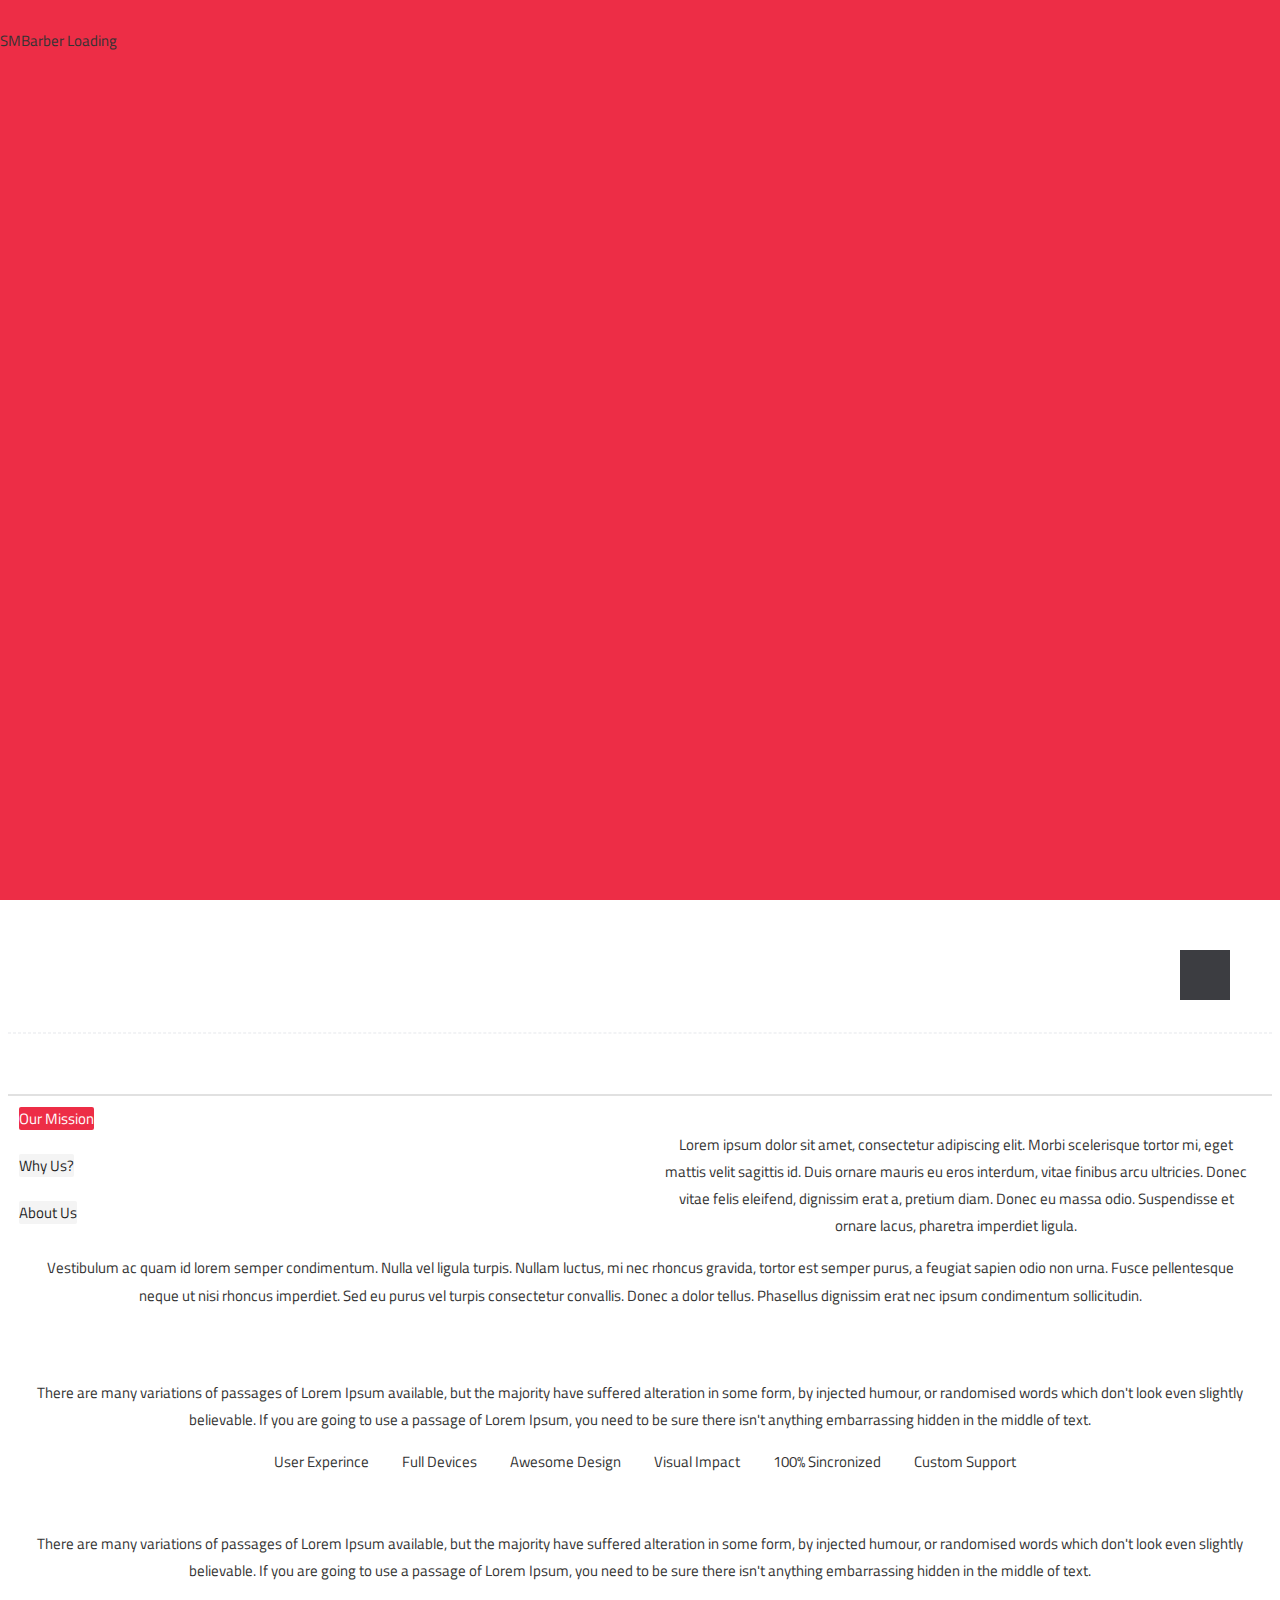
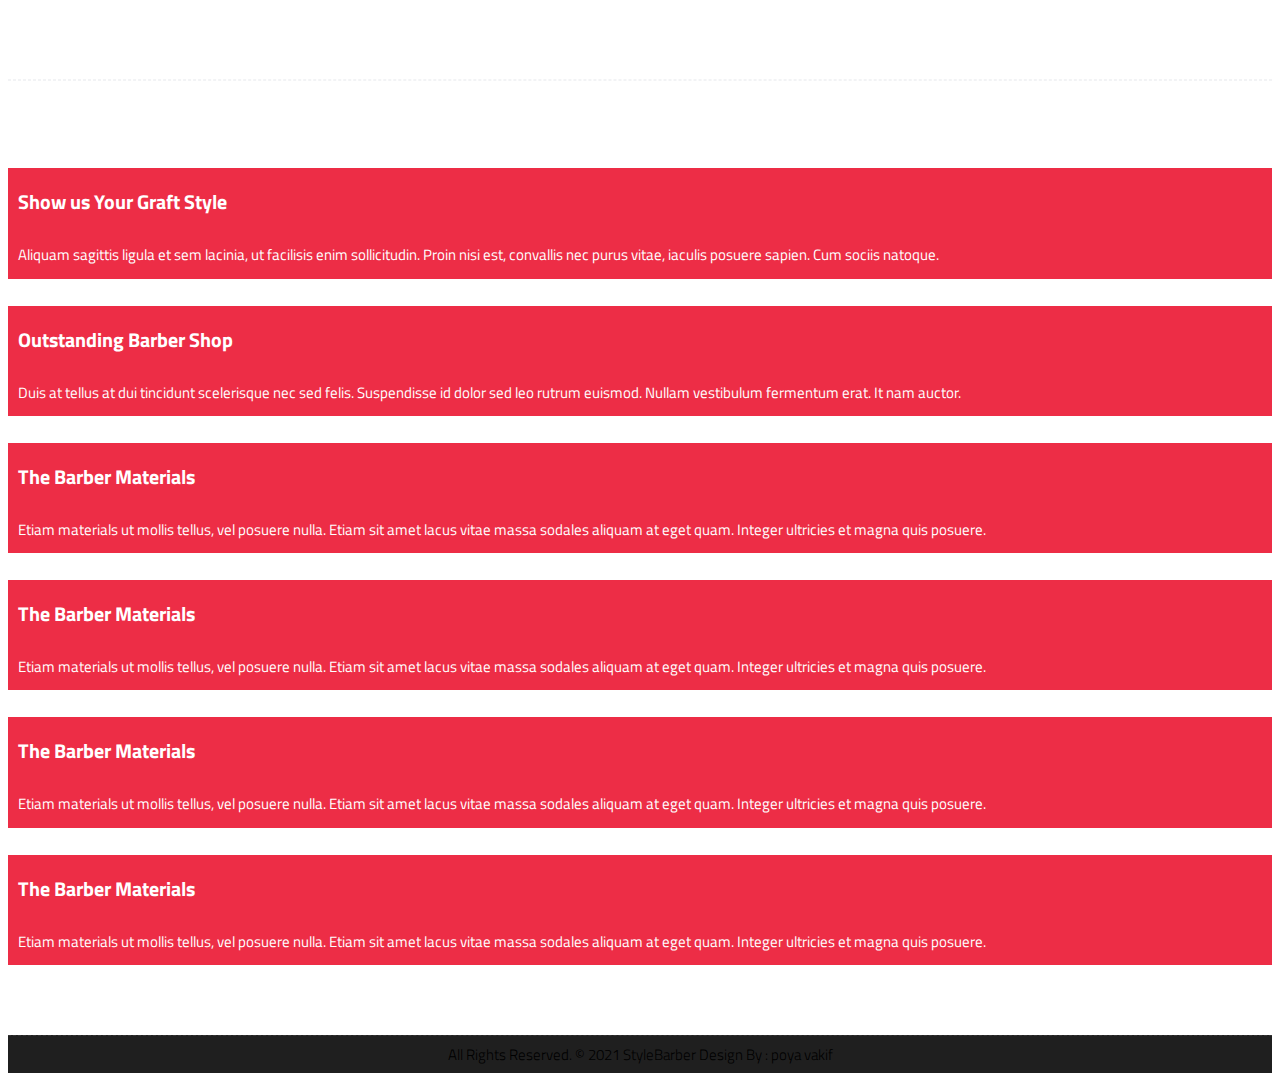
==== about.html @ f842e126 "Add files via upload" ====
<!DOCTYPE html>
<html lang="en">

    <!-- Basic -->
    <meta charset="utf-8">
    <meta http-equiv="X-UA-Compatible" content="IE=edge">   
   
    <!-- Mobile Metas -->
    <meta name="viewport" content="width=device-width, minimum-scale=1.0, maximum-scale=1.0, user-scalable=no">
 
     <!-- Site Metas -->
    <title>StyleBarber - Bootstrap 4 Responsive HTML5 Template</title>  
    <meta name="keywords" content="">
    <meta name="description" content="">
    <meta name="author" content="">

    <!-- Site Icons -->
    <link rel="shortcut icon" href="images/favicon.ico" type="image/x-icon" />
    <link rel="apple-touch-icon" href="images/apple-touch-icon.png">

    <!-- Bootstrap CSS -->
    <link rel="stylesheet" href="css/bootstrap.min.css">
    <!-- Site CSS -->
    <link rel="stylesheet" href="style.css">
    <!-- ALL VERSION CSS -->
    <link rel="stylesheet" href="css/versions.css">
    <!-- Responsive CSS -->
    <link rel="stylesheet" href="css/responsive.css">
    <!-- Custom CSS -->
    <link rel="stylesheet" href="css/custom.css">

    <!--[if lt IE 9]>
      <script src="https://oss.maxcdn.com/libs/html5shiv/3.7.0/html5shiv.js"></script>
      <script src="https://oss.maxcdn.com/libs/respond.js/1.4.2/respond.min.js"></script>
    <![endif]-->

</head>
<body class="barber_version">

    <!-- LOADER -->
    <div id="preloader">
        <div class="cube-wrapper">
		  <div class="cube-folding">
			<span class="leaf1"></span>
			<span class="leaf2"></span>
			<span class="leaf3"></span>
			<span class="leaf4"></span>
		  </div>
		  <div class="mus">
			<img src="images/lode-img.png" alt="" />
		  </div>
		  <span class="loading" data-name="Loading">SMBarber Loading</span>
		</div>
    </div><!-- end loader -->
    <!-- END LOADER -->

	<!-- <div class="top-add alert alert-light alert-dismissible">
		<button type="button" class="close" data-dismiss="alert">&times;</button>
		<strong>Success!</strong> This alert box could indicate a successful or positive action.
	</div> -->
    <!-- Start header -->
	<header class="top-navbar">
		<nav class="navbar navbar-expand-lg navbar-light bg-light">
			<div class="container">
				<a class="navbar-brand" href="index.html">
					<img src="images/logo.png" alt="" />
				</a>
				<button class="navbar-toggler collapsed" type="button" data-toggle="collapse" data-target="#navbars-rs-food" aria-controls="navbars-rs-food" aria-expanded="false" aria-label="Toggle navigation">
					<span class="icon-bar top-bar"></span>
					<span class="icon-bar middle-bar"></span>
					<span class="icon-bar bottom-bar"></span>
				</button>
				<div class="collapse navbar-collapse" id="navbars-rs-food">
					<ul class="navbar-nav ml-auto">
						<li class="nav-item"><a class="nav-link" href="index.html">Home</a></li>
						<li class="nav-item"><a class="nav-link" href="services.html">Our Services</a></li>
						<li class="nav-item active"><a class="nav-link" href="about.html">About Me</a></li>
						<!-- <li class="nav-item"><a class="nav-link" href="barbers.html">Our Barbers</a></li>
						<li class="nav-item"><a class="nav-link" href="appointment.html">Appointment</a></li> -->
						<li class="nav-item"><a class="nav-link" href="contact.html">Contact</a></li>
					</ul>
				</div>
			</div>
		</nav>
	</header>
	<!-- End header -->

	<!-- Page Content -->
	<div id="page-content-wrapper">		
		<div class="all-page-bar">
			<div class="container">
				<div class="row">
					<div class="col-xs-12 col-sm-12 col-md-12">
						<div class="title title-1 text-center">
							<div class="much">
								<img src="uploads/mustache.png" alt=""/>
							</div>
							
							<div class="title--heading">
								<h1>About</h1>
							</div>
							<div class="clearfix"></div>
							
							<ol class="breadcrumb">
								<li><a href="index-3.html">Home</a></li>
								<li class="active">About</li>
							</ol>
						</div>
						<!-- .title end -->
					</div>
				</div>
			</div>
		</div><!-- end all-page-bar -->

		<div class="section wb">
			<div class="container">
				<div class="row align-items-center">
					<div class="col-md-6 text-left">
						<div class="message-box">
							<h4>About</h4>
							<h2>Welcome to SMBarber</h2>
							<p class="lead">Quisque eget nisl id nulla sagittis auctor quis id. Aliquam quis vehicula enim, non aliquam risus. Sed a tellus quis mi rhoncus dignissim.</p>

							<p> Integer rutrum ligula eu dignissim laoreet. Pellentesque venenatis nibh sed tellus faucibus bibendum. Sed fermentum est vitae rhoncus molestie. Cum sociis natoque penatibus et magnis dis parturient montes, nascetur ridiculus mus. Sed vitae rutrum neque. Ut id erat sit amet libero bibendum aliquam. Donec ac egestas libero, eu bibendum risus. Phasellus et congue justo. </p>

							<a href="#services" data-scroll class="btn btn-light btn-radius btn-brd grd1 effect-1">Learn More</a>
						</div><!-- end messagebox -->
					</div><!-- end col -->
					<div class="col-md-6 text-center">
						<div class="right-box">
							<img class="img-fluid" src="uploads/about-img.jpg" alt="" />
						</div>
					</div><!-- end col -->
				</div><!-- end row -->
				
				<hr class="hr1"> 
				
				<div class="row">
					<div class="col-md-12">
						<div class="about-tab">
							<ul class="nav nav-pills nav-justified" id="myTab" role="tablist">
								<li class="nav-item"><a class="nav-link active" href="#tab_a" data-toggle="tab">Our Mission</a></li>
								<li class="nav-item"><a class="nav-link" href="#tab_b" data-toggle="tab">Why Us?</a></li>
								<li class="nav-item"><a class="nav-link" href="#tab_c" data-toggle="tab">About Us</a></li>								
							</ul>
							<div class="tab-content">
								<div class="tab-pane fade show active" id="tab_a">
									<p>Lorem ipsum dolor sit amet, consectetur adipiscing elit. Morbi scelerisque tortor mi, eget mattis velit sagittis id. Duis ornare mauris eu eros interdum, vitae finibus arcu ultricies. Donec vitae felis eleifend, dignissim erat a, pretium diam. Donec eu massa odio. Suspendisse et ornare lacus, pharetra imperdiet ligula.</p>
									<p>Vestibulum ac quam id lorem semper condimentum. Nulla vel ligula turpis. Nullam luctus, mi nec rhoncus gravida, tortor est semper purus, a feugiat sapien odio non urna. Fusce pellentesque neque ut nisi rhoncus imperdiet. Sed eu purus vel turpis consectetur convallis. Donec a dolor tellus. Phasellus dignissim erat nec ipsum condimentum sollicitudin. </p>
								</div>
								<div class="tab-pane fade" id="tab_b">
									<p>There are many variations of passages of Lorem Ipsum available, but the majority have suffered alteration in some form, by injected humour, or randomised words which don't look even slightly believable. If you are going to use a passage of Lorem Ipsum, you need to be sure there isn't anything embarrassing hidden in the middle of text.</p>
									<ul>
										<li><i class="fa fa-circle-o" aria-hidden="true"></i>User Experince</li>
										<li><i class="fa fa-circle-o" aria-hidden="true"></i>Full Devices</li>
										<li><i class="fa fa-circle-o" aria-hidden="true"></i>Awesome Design</li>
										<li><i class="fa fa-circle-o" aria-hidden="true"></i>Visual Impact</li>
										<li><i class="fa fa-circle-o" aria-hidden="true"></i>100% Sincronized</li>
										<li><i class="fa fa-circle-o" aria-hidden="true"></i>Custom Support</li>
									</ul>
								</div>
								<div class="tab-pane fade" id="tab_c">
									<p>There are many variations of passages of Lorem Ipsum available, but the majority have suffered alteration in some form, by injected humour, or randomised words which don't look even slightly believable. If you are going to use a passage of Lorem Ipsum, you need to be sure there isn't anything embarrassing hidden in the middle of text.</p>
								</div>
							</div><!-- tab content -->
						</div>
					</div><!-- end col -->
				</div><!-- end row -->
				
				<hr class="hr1"> 

				<div class="row text-center">
					<div class="col-lg-12">
						<div class="owl-services owl-carousel owl-theme">
							
						   <div class="service-widget">
								<div class="post-media wow fadeIn">
									<a href="uploads/barber_01.jpg" data-rel="prettyPhoto[gal]" class="hoverbutton global-radius"><i class="flaticon-unlink"></i></a>
									<img src="uploads/barber_01.jpg" alt="" class="img-responsive img-rounded">
								</div>
								<div class="dit-box">
									<h3>Show us Your Graft Style</h3>
									<p>Aliquam sagittis ligula et sem lacinia, ut facilisis enim sollicitudin. Proin nisi est, convallis nec purus vitae, iaculis posuere sapien. Cum sociis natoque.</p>
								</div>
							</div><!-- end service -->
							
							<div class="service-widget">
								<div class="post-media wow fadeIn">
									<a href="uploads/barber_02.jpg" data-rel="prettyPhoto[gal]" class="hoverbutton global-radius"><i class="flaticon-unlink"></i></a>
									<img src="uploads/barber_02.jpg" alt="" class="img-responsive img-rounded">
								</div>
								<div class="dit-box">
									<h3>Outstanding Barber Shop</h3>
									<p>Duis at tellus at dui tincidunt scelerisque nec sed felis. Suspendisse id dolor sed leo rutrum euismod. Nullam vestibulum fermentum erat. It nam auctor. </p>
								</div>
							</div><!-- end service -->
							
							<div class="service-widget">
								<div class="post-media wow fadeIn">
									<a href="uploads/barber_03.jpg" data-rel="prettyPhoto[gal]" class="hoverbutton global-radius"><i class="flaticon-unlink"></i></a>
									<img src="uploads/barber_03.jpg" alt="" class="img-responsive img-rounded">
								</div>
								<div class="dit-box">
									<h3>The Barber Materials</h3>
									<p>Etiam materials ut mollis tellus, vel posuere nulla. Etiam sit amet lacus vitae massa sodales aliquam at eget quam. Integer ultricies et magna quis posuere.</p>
								</div>
							</div><!-- end service -->
							
							<div class="service-widget">
								<div class="post-media wow fadeIn">
									<a href="uploads/barber_04.jpg" data-rel="prettyPhoto[gal]" class="hoverbutton global-radius"><i class="flaticon-unlink"></i></a>
									<img src="uploads/barber_04.jpg" alt="" class="img-responsive img-rounded">
								</div>
								<div class="dit-box">
									<h3>The Barber Materials</h3>
									<p>Etiam materials ut mollis tellus, vel posuere nulla. Etiam sit amet lacus vitae massa sodales aliquam at eget quam. Integer ultricies et magna quis posuere.</p>
								</div>
							</div><!-- end service -->
							
							<div class="service-widget">
								<div class="post-media wow fadeIn">
									<a href="uploads/barber_05.jpg" data-rel="prettyPhoto[gal]" class="hoverbutton global-radius"><i class="flaticon-unlink"></i></a>
									<img src="uploads/barber_05.jpg" alt="" class="img-responsive img-rounded">
								</div>
								<div class="dit-box">
									<h3>The Barber Materials</h3>
									<p>Etiam materials ut mollis tellus, vel posuere nulla. Etiam sit amet lacus vitae massa sodales aliquam at eget quam. Integer ultricies et magna quis posuere.</p>
								</div>
							</div><!-- end service -->
							
							<div class="service-widget">
								<div class="post-media wow fadeIn">
									<a href="uploads/barber_06.jpg" data-rel="prettyPhoto[gal]" class="hoverbutton global-radius"><i class="flaticon-unlink"></i></a>
									<img src="uploads/barber_06.jpg" alt="" class="img-responsive img-rounded">
								</div>
								<div class="dit-box">
									<h3>The Barber Materials</h3>
									<p>Etiam materials ut mollis tellus, vel posuere nulla. Etiam sit amet lacus vitae massa sodales aliquam at eget quam. Integer ultricies et magna quis posuere.</p>
								</div>
							</div><!-- end service -->
							
						</div>
					</div>
				</div><!-- end row -->
			</div><!-- end container -->
		</div><!-- end section -->

		

		<div class="copyrights">
			<div class="container">
				<div class="footer-distributed">
					<div class="footer-left">
						<!-- <p class="footer-links">
							<a href="#">Home</a>
							<a href="#">Blog</a>
							<a href="#">Pricing</a>
							<a href="#">About</a>
							<a href="#">Faq</a>
							<a href="#">Contact</a>
						</p> -->
						<p class="footer-company-name">All Rights Reserved. &copy; 2021 <a href="#">StyleBarber</a> Design By : poya vakif</p>
					</div>
				</div>
			</div><!-- end container -->
		</div><!-- end copyrights -->
	</div>
    

    <a href="#" id="scroll-to-top" class="dmtop global-radius"><i class="fa fa-angle-up"></i></a>

    <!-- ALL JS FILES -->
    <script src="js/all.js"></script>
	<script src="js/responsive-tabs.js"></script>
    <!-- ALL PLUGINS -->
    <script src="js/custom.js"></script>

    <!-- Menu Toggle Script -->
    <script>
    (function($) {
        "use strict";
        $("#menu-toggle").click(function(e) {
            e.preventDefault();
            $("#wrapper").toggleClass("toggled");
        });
        smoothScroll.init({
            selector: '[data-scroll]', // Selector for links (must be a class, ID, data attribute, or element tag)
            selectorHeader: null, // Selector for fixed headers (must be a valid CSS selector) [optional]
            speed: 500, // Integer. How fast to complete the scroll in milliseconds
            easing: 'easeInOutCubic', // Easing pattern to use
            offset: 0, // Integer. How far to offset the scrolling anchor location in pixels
            callback: function ( anchor, toggle ) {} // Function to run after scrolling
        });
    })(jQuery);
    </script>

</body>
</html>
---- style.css ----
/*------------------------------------------------------------------
    Version: 1.0
-------------------------------------------------------------------*/

/*------------------------------------------------------------------
    IMPORT FONTS
-------------------------------------------------------------------*/

@import url('https://fonts.googleapis.com/css?family=Titillium+Web:200,300,400,600,700,900');

/*------------------------------------------------------------------
    IMPORT FILES
-------------------------------------------------------------------*/

@import url(css/animate.css);
@import url(css/animate.min.css);
@import url(css/loading.css);
@import url(css/bootstrap-select.css);
@import url(css/flaticon.css);
@import url(css/prettyPhoto.css);
@import url(css/owl.carousel.css);
@import url(css/font-awesome.min.css);

/*------------------------------------------------------------------
    SKELETON
-------------------------------------------------------------------*/

body {
    color: #333;
    font-size: 15px;
    font-family: 'Titillium Web', sans-serif;
    line-height: 1.80857;
}

html, body{
	height: 100%;
}

body.demos .section {
    background: url(images/bg.png) repeat top center #f2f3f5;
}

body.demos .section-title img {
    max-width: 280px;
    display: block;
    margin: 10px auto;
}

body.demos .service-widget h3 {
    border-bottom: 1px solid #ededed;
    font-size: 18px;
    padding: 20px 0;
    background-color: #ffffff;
}

body.demos .service-widget {
    margin: 0 0 30px;
    padding: 30px;
    background-color: #fff
}

body.demos .container-fluid {
    max-width: 1080px
}

a {
    color: #1f1f1f;
    text-decoration: none !important;
    outline: none !important;
    -webkit-transition: all .3s ease-in-out;
    -moz-transition: all .3s ease-in-out;
    -ms-transition: all .3s ease-in-out;
    -o-transition: all .3s ease-in-out;
    transition: all .3s ease-in-out;
}

h1,
h2,
h3,
h4,
h5,
h6 {
    letter-spacing: 0;
    font-weight: normal;
    position: relative;
    padding: 0 0 10px 0;
    font-weight: normal;
    line-height: 120% !important;
    color: #1f1f1f;
    margin: 0
}

h1 {
    font-size: 24px
}

h2 {
    font-size: 22px
}

h3 {
    font-size: 18px
}

h4 {
    font-size: 16px
}

h5 {
    font-size: 14px
}

h6 {
    font-size: 13px
}

h1 a,
h2 a,
h3 a,
h4 a,
h5 a,
h6 a {
    color: #212121;
    text-decoration: none!important;
    opacity: 1
}

h1 a:hover,
h2 a:hover,
h3 a:hover,
h4 a:hover,
h5 a:hover,
h6 a:hover {
    opacity: .8
}

a {
    color: #1f1f1f;
    text-decoration: none;
    outline: none;
}

a,
.btn {
    text-decoration: none !important;
    outline: none !important;
    -webkit-transition: all .3s ease-in-out;
    -moz-transition: all .3s ease-in-out;
    -ms-transition: all .3s ease-in-out;
    -o-transition: all .3s ease-in-out;
    transition: all .3s ease-in-out;
}

.btn-custom {
    margin-top: 20px;
    background-color: transparent !important;
    border: 2px solid #ddd;
    padding: 12px 40px;
    font-size: 16px;
}

.lead {
    font-size: 18px;
    line-height: 30px;
    color: #767676;
    margin: 0;
    padding: 0;
}

blockquote {
    margin: 20px 0 20px;
    padding: 30px;
}
ul, li, ol{
	list-style: none;
	margin: 0px;
	padding: 0px;
}


/*------------------------------------------------------------------
    WP CORE
-------------------------------------------------------------------*/

.first {
    clear: both
}

.last {
    margin-right: 0
}

.alignnone {
    margin: 5px 20px 20px 0;
}

.aligncenter,
div.aligncenter {
    display: block;
    margin: 5px auto 5px auto;
}

.alignright {
    float: right;
    margin: 10px 0 20px 20px;
}

.alignleft {
    float: left;
    margin: 10px 20px 20px 0;
}

a img.alignright {
    float: right;
    margin: 10px 0 20px 20px;
}

a img.alignnone {
    margin: 10px 20px 20px 0;
}

a img.alignleft {
    float: left;
    margin: 10px 20px 20px 0;
}

a img.aligncenter {
    display: block;
    margin-left: auto;
    margin-right: auto
}

.wp-caption {
    background: #fff;
    border: 1px solid #f0f0f0;
    max-width: 96%;
    /* Image does not overflow the content area */
    padding: 5px 3px 10px;
    text-align: center;
}

.wp-caption.alignnone {
    margin: 5px 20px 20px 0;
}

.wp-caption.alignleft {
    margin: 5px 20px 20px 0;
}

.wp-caption.alignright {
    margin: 5px 0 20px 20px;
}

.wp-caption img {
    border: 0 none;
    height: auto;
    margin: 0;
    max-width: 98.5%;
    padding: 0;
    width: auto;
}

.wp-caption p.wp-caption-text {
    font-size: 11px;
    line-height: 17px;
    margin: 0;
    padding: 0 4px 5px;
}


/* Text meant only for screen readers. */

.screen-reader-text {
    clip: rect(1px, 1px, 1px, 1px);
    position: absolute !important;
    height: 1px;
    width: 1px;
    overflow: hidden;
}

.screen-reader-text:focus {
    background-color: #f1f1f1;
    border-radius: 3px;
    box-shadow: 0 0 2px 2px rgba(0, 0, 0, 0.6);
    clip: auto !important;
    color: #21759b;
    display: block;
    font-size: 14px;
    font-size: 0.875rem;
    font-weight: bold;
    height: auto;
    left: 5px;
    line-height: normal;
    padding: 15px 23px 14px;
    text-decoration: none;
    top: 5px;
    width: auto;
    z-index: 100000;
    /* Above WP toolbar. */
}

.mus{
	
}

/*------------------------------------------------------------------
    HEADER
-------------------------------------------------------------------*/

.top-add{
	background: #ed2d46;
	border: none;
	border-radius: 0px;
	color: #ffffff;
	margin: 0px;
}

.top-navbar {
    position: relative;
    z-index: 10;
}

.top-navbar .navbar {
    padding: 15px 0px;
    width: 100%;
	-webkit-box-shadow: 0px 0px 18px 1px rgba(0, 0, 0, 0.1);
	box-shadow: 0px 0px 18px 1px rgba(0, 0, 0, 0.1);
    transition: height .3s ease-out, background .3s ease-out, box-shadow .3s ease-out;
    -webkit-transform: translate3d(0, 0, 0);
    transform: translate3d(0, 0, 0);
    z-index: 100;
}

.top-navbar.fixed-menu{
	position: fixed;
	width: 100%;
	top: 0;
	-webkit-box-shadow: 0px 0px 18px 1px rgba(0, 0, 0, 0.1);
	box-shadow: 0px 0px 18px 1px rgba(0, 0, 0, 0.1);
    transition: height .3s ease-out, background .3s ease-out, box-shadow .3s ease-out;
    -webkit-transform: translate3d(0, 0, 0);
    transform: translate3d(0, 0, 0);
}

.top-navbar .navbar-light .navbar-nav .nav-link{
	position: relative;
	padding: 10px 20px;
    font-size: 1rem;
    font-weight: bolder;
    color: #000;
	/* color: #ffffff; */
}
.top-navbar .navbar-light .navbar-nav .nav-link::after {
	content: "";
    background: #ed2d46;
    z-index: -1;
    width: 10px;
    height: 10px;
    position: absolute;
    bottom: 0;
    left: 0;
	border-radius: 0px 50px 0px 0px; 
    transition: .3s linear;
}
.top-navbar .navbar-light .navbar-nav .nav-item.active .nav-link{
	font-weight: 700;
}
.nav-item.active {
    text-decoration: underline;
    text-underline-position: from-font;
}

.top-navbar .navbar-light .navbar-nav .nav-item{	
	/* background: #010101; */
	position: relative;
	z-index: 0;
}
.top-navbar .navbar-light .navbar-nav .nav-link:hover::after {
    width: 100%;
    height: 100%;
    border-radius: 0px 15px 0px 0px;
}
.top-navbar .navbar-nav{	
	position: relative;
	z-index: 0;
}


.navbar-light .navbar-toggler{
	padding: 5px 10px 10px;
	margin: 0 0 0 10px;
	position: relative;
	border-radius: 2px;
	border-color: rgba(0,0,0,.5);
	z-index: 9999;
}
.navbar-toggler .icon-bar {
    display: block;
    width: 22px;
    height: 2px;
    border-radius: 1px;
}

.navbar-toggler .icon-bar {
	background: #010101;
	transition: all 0.2s;
	width: 0 auto;
	width: 25px;
	margin-top: 5px;
}

.navbar-toggler .icon-bar:hover {
	background: #ed2d44;
}



/*------------------------------------------------------------------
    Banner
-------------------------------------------------------------------*/

#full-width{
	width: 100%;
	height: 100%;
}

.display-table {
    display: table;
    width: 100%;
    height: 100%;
}

.display-table-cell {
    display: table-cell;
    vertical-align: middle;
}

.slider-01{
	background: url(uploads/slider-img-01.jpg) no-repeat center;
	background-size: cover;
	height: 100vh;
}
.slider-02{
	background: url(uploads/slider-img-02.jpg) no-repeat center;
	background-size: cover;
	height: 100vh;
}
.slider-03{
	background: url(uploads/slider-img-03.jpg) no-repeat center;
	background-size: cover;
	height: 100vh;
}

.item.slider-01{
	
}
.home-hero .big-tagline h2{
	font-size: 48px;
	color: #ffffff;
	padding: 20px 0px;
}

.home-hero .big-tagline p{
	color: #ffffff;
	padding: 0px 0px 30px 0px;
}


.overlay{
	position: relative;
}
.overlay::before{
	content: "";
	background: rgba(0,0,0,0.8);
	width: 100%;
	height: 100%;
	left: 0;
	top: 0;
	position: absolute;
	z-index: 0;
}

.home-hero .owl-nav .owl-prev{
    color: #ffffff;
	position: absolute;
	left: 0px;
}
.home-hero .owl-nav .owl-prev:hover i{
	background: #ed2d46;
	color: #ffffff;
}
.home-hero .owl-nav .owl-next{
    color: #ffffff;
	position: absolute;
	right: 0px;
}
.home-hero .owl-nav .owl-next:hover i{
	background: #ed2d46;
	color: #ffffff;
}

/*------------------------------------------------------------------
    SECTIONS
-------------------------------------------------------------------*/

.parallax {
    background-attachment: fixed;
    background-size: cover;
    height: 100%;
    padding: 0px;
    position: relative;
    width: 100%;
}

.parallax.parallax-off {
    background-attachment: scroll !important;
    display: block;
    height: 100%;
    min-height: 100%;
    overflow: hidden;
    position: relative;
    background-position: center center;
    vertical-align: sub;
    width: 100%;
    z-index: 2;
}

.parallax-off::before{
	content: "";
	position: absolute; 
	width: 100%;
	height: 100%;
	background: rgba(0,0,0,.6);
	left: 0px;
	top: 0px;
}


.no-scroll-xy {
    overflow: hidden !important;
    -webkit-transition: all .4s ease-in-out;
    -moz-transition: all .4s ease-in-out;
    -ms-transition: all .4s ease-in-out;
    -o-transition: all .4s ease-in-out;
    transition: all .4s ease-in-out;
}

.section {
    display: block;
    position: relative;
    overflow: hidden;
    padding: 70px 0;
}

.noover {
    overflow: visible;
}

.noover .btn-dark {
    border: 0 !important;
}

.nopad {
    padding: 0;
}

.nopadtop {
    padding-top: 0;
}

.section.wb {
    background-color: #ffffff;
}

.section.lb {
    background-color: #f2f3f5;
}

.section.db {
    background-color: #1f1f1f;
}

.section.color1 {
    background-color: #448AFF;
}

.first-section {
    display: block;
    position: relative;
    overflow: hidden;
    padding: 16em 0 13em;
}

.first-section::before{
	content: "";
	position: absolute;
	top: 0px;
	left: 0px;
	width: 100%;
	height: 100%;
	background: #000000;
}
.first-section::before{
	opacity: 0.5;
}

.first-section h2 {
    color: #ffffff;
    font-size: 68px;
    font-weight: 300;
    text-transform: capitalize;
    display: block;
    margin: 0;
    padding: 0 0 30px;
    position: relative;
}

.big-tagline{
	padding: 10px 0px;
	position: relative;
	z-index: 2;
}

.first-section .lead {
    font-size: 21px;
    font-weight: 300;
    padding: 0 0 40px;
    margin: 0;
    line-height: inherit;
    color: #ffffff;
}

.macbookright {
    width: 980px;
    position: absolute;
    right: -15%;
    bottom: -6%;
}

.section-title {
    display: block;
    position: relative;
    margin-bottom: 60px;
}

.section-title p {
    color: #999;
    font-weight: 400;
    font-size: 18px;
    line-height: 33px;
    margin: 0;
}

.section-title h3 {
    font-size: 42px;
    font-weight: 300;
    line-height: 62px;
    margin: 0 0 25px;
    padding: 0;
    text-transform: none;
}

.section.colorsection p,
.section.colorsection h3,
.section.db h3 {
    color: #ffffff;
}

.our-inner-taem{
	position: relative;
}

.our-inner-taem .t-top::before{
	position: absolute;
	content: "";
	width: 0px;
	right:0px;
	top: 0px;
	height: 2px;
	background-color: #000;
	-webkit-transition: all .5s ease;
	-moz-transition: all .5s ease;
	-ms-transition: all .5s ease;
	-o-transition: all .5s ease;
	transition: all .5s ease;
}
.our-inner-taem .t-top::after{
	position: absolute;
	content: "";
	right:0px;
	top: 0px;
	width: 2px;
	height: 0px;
	background-color: #000;
	-webkit-transition: all .5s ease;
	-moz-transition: all .5s ease;
	-ms-transition: all .5s ease;
	-o-transition: all .5s ease;
	transition: all .5s ease;
}


.parallax-inner-bg .section-title small{
	color: #ffffff;
}

.our-inner-taem .t-bottom::before{
	position: absolute;
	content: "";
	width: 0px;
	left: 0px;
	bottom: 0px;
	height: 2px;
	background-color: #000;
	-webkit-transition: all .5s ease;
	-moz-transition: all .5s ease;
	-ms-transition: all .5s ease;
	-o-transition: all .5s ease;
	transition: all .5s ease;
}

.our-inner-taem .t-bottom::after{
	position: absolute;
	content: "";
	left: 0px;
	bottom: 0px;
	width: 2px;
	height: 0px;
	background-color: #000;
	-webkit-transition: all .5s ease;
	-moz-transition: all .5s ease;
	-ms-transition: all .5s ease;
	-o-transition: all .5s ease;
	transition: all .5s ease;
}

.our-inner-taem:hover .t-top::before{
	width: 100%;
}
.our-inner-taem:hover .t-top::after{
	height: 100%;
}


.our-inner-taem:hover .t-bottom::before{
	width: 100%;
}
.our-inner-taem:hover .t-bottom::after{
	height: 100%;
}


/*------------------------------------------------------------------
    PORTFOLIO
-------------------------------------------------------------------*/

.item-h2,
.item-h1 {
    height: 100% !important;
    height: auto !important;
}

.isotope-item {
    z-index: 2;
    padding: 0;
}

.isotope-hidden.isotope-item {
    pointer-events: none;
    z-index: 1;
}

.isotope,
.isotope .isotope-item {
    /* change duration value to whatever you like */
    -webkit-transition-duration: 0.8s;
    -moz-transition-duration: 0.8s;
    transition-duration: 0.8s;
}

.isotope {
    -webkit-transition-property: height, width;
    -moz-transition-property: height, width;
    transition-property: height, width;
}

.isotope .isotope-item {
    -webkit-transition-property: -webkit-transform, opacity;
    -moz-transition-property: -moz-transform, opacity;
    transition-property: transform, opacity;
}

.portfolio-filter ul {
    padding: 0;
    z-index: 2;
    display: block;
    position: relative;
    margin: 0;
}

.portfolio-filter ul li {
    border-radius: 0;
    display: inline-block;
    margin: 0 5px 0 0;
    text-decoration: none;
    text-transform: uppercase;
    vertical-align: middle;
}

.portfolio-filter ul li:last-child:after {
    content: "";
}

.portfolio-filter ul li .btn-dark {
    box-shadow: none;
    background-color: transparent;
    border: 1px solid #e6e7e6 !important;
    color: #1f1f1f;
    font-weight: 400;
    font-size: 13px;
    padding: 10px 30px;
}

.da-thumbs {
    list-style: none;
    position: relative;
    padding: 0;
}

.da-thumbs .pitem {
    margin: 0;
    padding: 15px;
    position: relative;
}

.da-thumbs .pitem a,
.da-thumbs .pitem a img {
    display: block;
    position: relative;
}

.da-thumbs .pitem a {
    overflow: hidden;
}

.da-thumbs .pitem a div {
    position: absolute;
    background-color: rgba(0, 0, 0, 0.8);
    width: 100%;
    height: 100%;
}

.da-thumbs .pitem a div h3 {
    display: block;
    color: #ffffff;
    font-size: 20px;
    padding: 30px 15px;
    text-transform: capitalize;
    font-weight: normal;
}

.da-thumbs .pitem a div h3 small {
    display: block;
    color: #ffffff;
    margin-top: 5px;
    font-size: 13px;
    font-weight: 300;
}

.da-thumbs .pitem a div i {
    background-color: #1f1f1f;
    position: absolute;
    color: #ffffff !important;
    bottom: 0;
    font-size: 15px;
    z-index: 12;
    right: 0;
    width: 40px;
    height: 40px;
    line-height: 40px;
    text-align: center;
}


/*------------------------------------------------------------------
    TESTIMONIALS
-------------------------------------------------------------------*/

.logos img {
    margin: auto;
    display: block;
    text-align: center;
    width: 100%;
    opacity: 0.3;
}

.logos img:hover {
    opacity: 0.5;
}

.desc h3 i {
    color: #111111;
    font-size: 37px;
    vertical-align: middle;
    margin-right: 12px;
}

.desc {
    padding: 30px;
    position: relative;
    background: #ed2d46;
    border: 1px solid #ed2d46;
	border-radius: 2px;
	text-align: right;
}

.parallax-inner-bg{
	background: url(uploads/parallax_20.jpg) no-repeat top center;
	background-size: cover;
	background-attachment: fixed;
}

.testi-meta {
    display: block;
    margin-top: 20px;
	text-align: right;
}

.testi-meta i{
	font-size: 28px;
	color: #ffffff;
}

.testimonial h4 {
    font-size: 18px;
    color: #ffffff;
    padding: 13px 0 0;
}

.testimonial img {
    max-width: 55px;
}

.testimonial small {
    margin-top: 7px;
    font-size: 16px;
    display: block;
}

.testimonial {
    background-color: transparent;
}

.testimonial h3 {
    padding: 0 0 10px;
    font-size: 20px;
    font-weight: 700;
}

.testimonial small,
.testimonial .lead {
    background-color: transparent;
    color: #ffffff;
    display: block;
    font-size: 16px;
    font-style: normal;
    line-height: 30px;
    margin: 0;
    padding: 0;
    position: relative;
}

.testimonial p:after {
    display: none;
}

.testi-carousel .owl-nav .owl-prev i{
	background: #ffffff;
}

.testi-carousel .owl-nav .owl-prev:hover i{
	background: #ed2d46;
	color: #ffffff;
}

.testi-carousel .owl-nav .owl-next i{
	background: #ffffff;
}

.testi-carousel .owl-nav .owl-next:hover i{
	background: #ed2d46;
	color: #ffffff;
}

.testimonial:hover .desc{
	background: #010101;
}


/*------------------------------------------------------------------
    PRICING TABLES
-------------------------------------------------------------------*/

.pricing-table {
    margin: 50px 0 0 0;
    background: #fff;
    box-shadow: 0 5px 14px rgba(0, 0, 0, 0.1);
}

.pricing-table i {
    width: 30px;
    color: #c2c2c2;
    display: inline-block;
    margin-right: 10px;
    padding-right: 5px;
    border-right: 1px solid #ececec;
}

.pricing-table .btn-dark {
    padding: 10px 24px;
    font-size: 15px;
}

.pricing-table strong {
    font-weight: 600;
    margin-right: 6px;
    color: #1f1f1f;
}

.pricing-table-header {
    padding: 30px 0 25px 0;
    background: #ffffff;
}

.pricing-table-header h2 {
    font-size: 31px;
    margin: 0;
    padding: 0;
    font-weight: 300;
}

.pricing-table-header h3 {
    font-size: 15px;
    font-weight: 600;
    color: #aaaaaa;
    margin-top: 10px;
    text-transform: uppercase;
}

.pricing-table-space {
    height: 10px;
}

.pricing-table-text {
    margin: 15px 30px 0 30px;
    padding: 0 10px 15px 10px;
    border-bottom: 1px solid #ececec;
    font-weight: 300;
    line-height: 30px;
    color: #c2c2c2;
    font-size: 16px;
}

.pricing-table-text p {
    font-weight: 400;
}

.pricing-table-features {
    margin: 15px 30px 0 30px;
    padding: 0 10px 15px 30px;
    border-bottom: 1px solid #ececec;
    text-align: left;
    line-height: 30px;
    font-size: 16px;
    color: #c2c2c2;
}

.pricing-table-highlighted h3,
.pricing-table-highlighted h2 {
    color: #ffffff !important;
}

.pricing-table-sign-up {
    margin-top: 25px;
    padding-bottom: 30px;
}


/* Highlighted table */

.pricing-table-highlighted {
    margin-top: 0;
}

.m130 {
    margin-top: 130px;
}

.nav-pills {
    border: 1px solid #e1e1e1;
}

.nav-pills > li {
    width: 50%;
    padding: 10px;
    float: left;
    margin: 0 !important;
}

.nav-pills > li > a {
    margin: 0!important;
    text-align: center;
    background-color: #f4f4f4;
}

.about-tab .nav-tabs{
	border: none;
	padding: 20px;
	display: block;
	text-align: center;
}
.about-tab .nav-tabs > li{
	margin: 0px;
	display: inline-block;
	text-align: center;
	float: none;
}

.about-tab .nav-pills > li a{
	border-radius: 2px;
	border: none;
}

body.barber_version .about-tab .nav-pills > li a:hover{
	color: #ffffff;
	background: #111111;
	border: none;
}
.about-tab .nav-pills > li > a.active{
	border: none;
	background: #ed2d46;
	color: #ffffff;
}

.about-tab .tab-content > .tab-pane{
	padding: 20px;
	text-align: center;
}
.about-tab .tab-content > .tab-pane ul li{
	display: inline-block;
	margin: 0px 10px;
}
.about-tab .tab-content > .tab-pane ul li i{
	margin-right: 10px;
}


/*------------------------------------------------------------------
    ICON BOXES
-------------------------------------------------------------------*/

.icon-wrapper {
    position: relative;
    cursor: pointer;
    display: block;
    z-index: 1;
}

.icon-wrapper i {
    width: 75px;
    height: 75px;
    text-align: center;
    line-height: 75px;
    font-size: 28px;
    background-color: #f2f3f5;
    color: #1f1f1f;
    margin-top: 0;
}

.small-icons.icon-wrapper:hover i,
.small-icons.icon-wrapper:hover i:hover,
.small-icons.icon-wrapper i {
    width: auto !important;
    height: auto !important;
    line-height: 1 !important;
    padding: 0 !important;
    color: #e3e3e3 !important;
    background-color: transparent !important;
    background: none !important;
    margin-right: 10px !important;
    vertical-align: middle;
    font-size: 24px !important;
}

.small-icons.icon-wrapper h3 {
    font-size: 18px;
    padding-bottom: 5px;
}

.small-icons.icon-wrapper p {
    padding: 0;
    margin: 0;
}

.icon-wrapper h3 {
    font-size: 21px;
    padding: 0 0 15px;
    margin: 0;
}

.icon-wrapper p {
    margin-bottom: 0;
    padding-left: 95px;
}

.icon-wrapper p small {
    display: block;
    color: #999;
    margin-top: 10px;
    text-transform: none;
    font-weight: 600;
    font-size: 16px;
}

.icon-wrapper p small:after {
    content: "\f105";
    font-family: FontAwesome;
    margin-left: 5px;
    font-size: 11px;
}



/*------------------------------------------------------------------
    MESSAGE BOXES
-------------------------------------------------------------------*/

.service-widget h3 {
    font-size: 20px;
    color: #ffffff;
    padding: 12px 0 12px;
    margin: 0;
	font-weight: 700;
}

.service-widget p {
    margin-bottom: 0;
    padding-bottom: 0;
}

.message-box{
	background: url(uploads/about-bg.jpg) no-repeat center;
	background-size: cover;
	padding: 40px 15px;
}

.message-box h4 {
    text-transform: uppercase;
    padding: 0;
    margin: 0 0 5px;
    font-weight: 600;
    letter-spacing: 0.5px;
    font-size: 15px;
    color: #999;
}

.message-box h2 {
    font-size: 38px;
    font-weight: 600;
    padding: 0 0 10px;
    margin: 0;
    line-height: 62px;
    margin-top: 0;
    text-transform: none;
}

.message-box p {
    margin-bottom: 20px;
}

.message-box .lead {
    padding-top: 10px;
    font-size: 19px;
    font-style: normal;
    color: #ed2d46;
    padding-bottom: 0;
}

.right-box{}

.post-media {
    position: relative;
}

.post-media img {
    width: 100%;
}

.playbutton {
    position: absolute;
    color: #ffffff !important;
    top: 40%;
    font-size: 60px;
    z-index: 12;
    left: 0;
    right: 0;
    text-align: center;
    margin: -20px auto;
}

.hoverbutton {
    background-color: rgba(255, 255, 255, 0.8);
    position: absolute;
    color: #1f1f1f !important;
    top: 48%;
    font-size: 21px;
    z-index: 12;
    left: 0;
    opacity: 0;
    right: 0;
    width: 50px;
    height: 50px;
    line-height: 50px;
    text-align: center;
    margin: -20px auto;
}

.service-widget:hover .hoverbutton {
    opacity: 1;
}

hr.hr1 {
    position: relative;
    margin: 60px 0;
    border: 1px dashed #f2f3f5;
}

hr.hr2 {
    position: relative;
    margin: 17px 0;
    border: 1px dashed #f2f3f5;
}

hr.hr3 {
    position: relative;
    margin: 25px 0 30px 0;
    border: 1px dashed #f2f3f5;
}

hr.invis {
    border-color: transparent;
}

hr.invis1 {
    margin: 10px 0;
    border-color: transparent;
}

.section.parallax hr.hr1 {
    border-color: rgba(255, 255, 255, 0.1);
}

.sep1 {
    display: block;
    position: absolute;
    content: '';
    width: 40px;
    height: 40px;
    bottom: -20px;
    left: 50%;
    margin-left: -14px;
    background-color: #1f1f1f;
    -ms-transform: rotate(45deg);
    -webkit-transform: rotate(45deg);
    transform: rotate(45deg);
    z-index: 1;
}

.sep2 {
    display: block;
    position: absolute;
    content: '';
    width: 40px;
    height: 40px;
    top: -20px;
    left: 50%;
    margin-left: -14px;
    background-color: #1f1f1f;
    -ms-transform: rotate(45deg);
    -webkit-transform: rotate(45deg);
    transform: rotate(45deg);
    z-index: 1;
}

.dit-box{
	text-align: left;
	padding: 10px;
	background: #ed2d46;
	color: #ffffff;
}
.owl-services .owl-nav .owl-prev i{
	background: #010101;
	color: #ffffff;
}
.owl-services .owl-nav .owl-prev:hover i{
	background: #ed2d46;
	color: #ffffff;
}

.owl-services .owl-nav .owl-next i{
	background: #010101;
	color: #ffffff;
}
.owl-services .owl-nav .owl-next:hover i{
	background: #ed2d46;
	color: #ffffff;
}

/* Divider Styles */

.divider-wrapper {
    width: 100%;
    box-shadow: 0 5px 14px rgba(0, 0, 0, 0.1);
    height: 540px;
    margin: 0 auto;
    position: relative;
}

.divider-wrapper:hover {
    cursor: none;
}

.divider-bar {
    position: absolute;
    width: 10px;
    left: 50%;
    top: -10px;
    bottom: -15px;
}

.code-wrapper {
    border: 1px solid #ffffff;
    display: block;
    overflow: hidden;
    width: 100%;
    height: 100%;
    position: relative;
    background: url("uploads/code.jpg") no-repeat;
}

.design-wrapper {
    overflow: hidden;
    position: absolute;
    top: 0;
    left: 0;
    right: 0;
    bottom: 0;
    -webkit-transform: translateX(50%);
    transform: translateX(50%);
}

.design-image {
    display: block;
    width: 100%;
    height: 100%;
    position: relative;
    -webkit-transform: translateX(-50%);
    transform: translateX(-50%);
    background: url("uploads/design.jpg") no-repeat;
}


/*------------------------------------------------------------------
    FEATURES
-------------------------------------------------------------------*/

.customwidget h1 {
    font-size: 44px;
    color: #ffffff;
    padding: 15px 0 25px;
    margin: 0;
    line-height: 1 !important;
    font-weight: 300;
}

.customwidget ul {
    padding: 0;
    display: block;
    margin-bottom: 30px;
}

.customwidget li i {
    margin-right: 5px;
}

.customwidget li {
    color: #ffffff;
    margin-right: 10px;
}

.image-center img {
    position: relative;
    margin: 0 0 -208px;
    z-index: 10;
    padding-right: 30px;
    text-align: center;
}

.customwidget p {
    font-style: italic;
    font-size: 18px;
    padding: 0 0 10px;
}

.img-center img {
    width: 100%;
    box-shadow: 0 5px 14px rgba(0, 0, 0, 0.1);
}

.img-center {
    margin: auto;
}

#features li p {
    margin-bottom: 0;
    padding-bottom: 0;
}

#features li {
    display: table;
    width: 100%;
    margin: 35px 0;
    cursor: pointer;
}

.features-left,
.features-right {
    padding: 0 10px;
}

.features-right li:last-child,
.features-left li:last-child {
    margin-bottom: 0px;
    padding-bottom: 0 !important;
}

.features-right li i,
.features-left li i {
    width: 68px;
    height: 68px;
    line-height: 68px;
    display: table;
    border-radius: 50%;
    font-size: 26px;
    background-color: #f2f3f5;
    margin: 0 auto 22px;
    position: relative;
    text-align: center;
    z-index: 55;
    transition: .4s;
    padding: 0;
}

#features i img {
    display: table;
    margin: 0 auto;
}

.features-left li i:before,
.features-right li i:before {
    text-align: center;
}

.features-right li i .ico-current,
.features-left li i .ico-current {
    opacity: 1;
    transition: .4s;
    visibility: visible;
}

.features-right li i .ico-hover,
.features-left li i .ico-hover {
    opacity: 0;
    transition: .4s;
    visibility: hidden;
    top: 19px;
}

.features-right li:hover .ico-current,
.features-left li:hover .ico-current {
    opacity: 0;
    transition: .4s;
    visibility: hidden;
}

.features-right li:hover .ico-hover,
.features-left li:hover .ico-hover {
    opacity: 1;
    transition: .4s;
    visibility: visible;
}

.features-right i {
    float: left;
}

.fr-inner {
    margin-left: 90px;
}

.features-left i {
    float: right;
}

.fl-inner {
    text-align: right;
    margin-right: 90px;
}

#features h4 {
    text-transform: capitalize;
    margin: 0;
    font-size: 19px;
}


/*------------------------------------------------------------------
    CONTACT
-------------------------------------------------------------------*/

.bootstrap-select {
    width: 100% \0;
    /*IE9 and below*/
}

.bootstrap-select > .dropdown-toggle {
    width: 100%;
    padding-right: 25px;
}

.has-error .bootstrap-select .dropdown-toggle,
.error .bootstrap-select .dropdown-toggle {
    border-color: #b94a48;
}

.bootstrap-select.fit-width {
    width: auto !important;
}

.bootstrap-select:not([class*="col-"]):not([class*="form-control"]):not(.input-group-btn) {
    width: 100%;
}

.bootstrap-select .dropdown-toggle:focus {
    outline: thin dotted #333333 !important;
    outline: 5px auto -webkit-focus-ring-color !important;
    outline-offset: -2px;
}

.bootstrap-select.form-control {
    margin-bottom: 0;
    padding: 0;
    border: none;
}

.bootstrap-select.form-control:not([class*="col-"]) {
    width: 100%;
}

.bootstrap-select.form-control.input-group-btn {
    z-index: auto;
}

.bootstrap-select.btn-group:not(.input-group-btn),
.bootstrap-select.btn-group[class*="col-"] {
    float: none;
    display: inline-block;
    margin-left: 0;
}

.bootstrap-select.btn-group.dropdown-menu-right,
.bootstrap-select.btn-group[class*="col-"].dropdown-menu-right,
.row .bootstrap-select.btn-group[class*="col-"].dropdown-menu-right {
    float: right;
}

.form-inline .bootstrap-select.btn-group,
.form-horizontal .bootstrap-select.btn-group,
.form-group .bootstrap-select.btn-group {
    margin-bottom: 0;
}

.form-group-lg .bootstrap-select.btn-group.form-control,
.form-group-sm .bootstrap-select.btn-group.form-control {
    padding: 0;
}

.form-inline .bootstrap-select.btn-group .form-control {
    width: 100%;
}

.bootstrap-select.btn-group.disabled,
.bootstrap-select.btn-group > .disabled {
    cursor: not-allowed;
}

.bootstrap-select.btn-group.disabled:focus,
.bootstrap-select.btn-group > .disabled:focus {
    outline: none !important;
}

.bootstrap-select.btn-group .dropdown-toggle .filter-option {
    display: inline-block;
    overflow: hidden;
    width: 100%;
    text-align: left;
}

.bootstrap-select.btn-group .dropdown-toggle .fa-angle-down {
    position: absolute;
    top: 30% !important;
    right: -5px;
    vertical-align: middle;
}

.bootstrap-select.btn-group[class*="col-"] .dropdown-toggle {
    width: 100%;
}

.bootstrap-select.btn-group .dropdown-menu {
    border: 1px solid #ededed;
    box-shadow: none;
    box-sizing: border-box;
    min-width: 100%;
    padding: 20px 10px;
    z-index: 1035;
}

.dropdown-menu > li > a {
    background-color: transparent !important;
    color: #bcbcbc !important;
    font-size: 15px;
    padding: 10px 20px;
}

.bootstrap-select.btn-group .dropdown-menu.inner {
    position: static;
    float: none;
    border: 0;
    padding: 0;
    margin: 0;
    border-radius: 0;
    -webkit-box-shadow: none;
    box-shadow: none;
}

.bootstrap-select.btn-group .dropdown-menu li {
    position: relative;
}

.bootstrap-select.btn-group .dropdown-menu li.active small {
    color: #fff;
}

.bootstrap-select.btn-group .dropdown-menu li.disabled a {
    cursor: not-allowed;
}

.bootstrap-select.btn-group .dropdown-menu li a {
    cursor: pointer;
}

.bootstrap-select.btn-group .dropdown-menu li a.opt {
    position: relative;
    padding-left: 2.25em;
}

.bootstrap-select.btn-group .dropdown-menu li a span.check-mark {
    display: none;
}

.bootstrap-select.btn-group .dropdown-menu li a span.text {
    display: inline-block;
}

.bootstrap-select.btn-group .dropdown-menu li small {
    padding-left: 0.5em;
}

.bootstrap-select.btn-group .dropdown-menu .notify {
    position: absolute;
    bottom: 5px;
    width: 96%;
    margin: 0 2%;
    min-height: 26px;
    padding: 3px 5px;
    background: #f5f5f5;
    border: 1px solid #e3e3e3;
    -webkit-box-shadow: inset 0 1px 1px rgba(0, 0, 0, 0.05);
    box-shadow: inset 0 1px 1px rgba(0, 0, 0, 0.05);
    pointer-events: none;
    opacity: 0.9;
    -webkit-box-sizing: border-box;
    -moz-box-sizing: border-box;
    box-sizing: border-box;
}

.bootstrap-select.btn-group .no-results {
    padding: 3px;
    background: #f5f5f5;
    margin: 0 5px;
    white-space: nowrap;
}

.bootstrap-select.btn-group.fit-width .dropdown-toggle .filter-option {
    position: static;
}

.bootstrap-select.btn-group.fit-width .dropdown-toggle .caret {
    position: static;
    top: auto;
    margin-top: 4px;
}

.bootstrap-select.btn-group.show-tick .dropdown-menu li.selected a span.check-mark {
    position: absolute;
    display: inline-block;
    right: 15px;
    margin-top: 5px;
}

.bootstrap-select.btn-group.show-tick .dropdown-menu li a span.text {
    margin-right: 34px;
}

.bootstrap-select.show-menu-arrow.open > .dropdown-toggle {
    z-index: 1036;
}

.bootstrap-select.show-menu-arrow .dropdown-toggle:before {
    content: '';
    border-left: 7px solid transparent;
    border-right: 7px solid transparent;
    border-bottom: 7px solid rgba(204, 204, 204, 0.2);
    position: absolute;
    bottom: -4px;
    left: 9px;
    display: none;
}

.bootstrap-select.show-menu-arrow .dropdown-toggle:after {
    content: '';
    border-left: 6px solid transparent;
    border-right: 6px solid transparent;
    border-bottom: 6px solid white;
    position: absolute;
    bottom: -4px;
    left: 10px;
    display: none;
}

.bootstrap-select.show-menu-arrow.dropup .dropdown-toggle:before {
    bottom: auto;
    top: -3px;
    border-top: 7px solid rgba(204, 204, 204, 0.2);
    border-bottom: 0;
}

.bootstrap-select.show-menu-arrow.dropup .dropdown-toggle:after {
    bottom: auto;
    top: -3px;
    border-top: 6px solid white;
    border-bottom: 0;
}

.bootstrap-select.show-menu-arrow.pull-right .dropdown-toggle:before {
    right: 12px;
    left: auto;
}

.bootstrap-select.show-menu-arrow.pull-right .dropdown-toggle:after {
    right: 13px;
    left: auto;
}

.bootstrap-select.show-menu-arrow.open > .dropdown-toggle:before,
.bootstrap-select.show-menu-arrow.open > .dropdown-toggle:after {
    display: block;
}

.bs-searchbox,
.bs-actionsbox,
.bs-donebutton {
    padding: 4px 8px;
}

.bs-actionsbox {
    float: left;
    width: 100%;
    -webkit-box-sizing: border-box;
    -moz-box-sizing: border-box;
    box-sizing: border-box;
}

.bs-actionsbox .btn-group button {
    width: 50%;
}

.bs-donebutton {
    float: left;
    width: 100%;
    -webkit-box-sizing: border-box;
    -moz-box-sizing: border-box;
    box-sizing: border-box;
}

.bs-donebutton .btn-group button {
    width: 100%;
}

.bs-searchbox + .bs-actionsbox {
    padding: 0 8px 4px;
}

.bs-searchbox .form-control {
    margin-bottom: 0;
    width: 100%;
}

select.bs-select-hidden,
select.selectpicker {
    display: none !important;
}

select.mobile-device {
    position: absolute !important;
    top: 0;
    left: 0;
    display: block !important;
    width: 100%;
    height: 100% !important;
    opacity: 0;
}


/*# sourceMappingURL=bootstrap-select.css.map */

.bootstrap-select > .btn {
    background: rgba(0, 0, 0, 0) none repeat scroll 0 0;
    font-size: 15px;
    height: 33px;
    box-shadow: none !important;
    border: 0 !important;
    padding: 0;
    width: 100%;
    color: #bcbcbc !important;
}

.contact_form {
    border: 1px solid #ededed;
    box-shadow: 0 5px 14px rgba(0, 0, 0, 0.1);
    background-color: #f2f3f5;
    padding: 40px 30px;
}

.contact_form .form-control {
    background-color: #fff;
    margin-bottom: 30px;
    border: 1px solid #ebebeb;
    box-sizing: border-box;
    color: #bcbcbc;
    font-size: 16px;
    outline: 0 none;
    padding: 10px 25px;
    height: 55px;
    resize: none;
    box-shadow: none !important;
    width: 100%;
}

.contact_form textarea {
    color: #bcbcbc;
    padding: 20px 25px !important;
    height: 160px !important;
}

.contact_form .form-control::-webkit-input-placeholder {
    color: #bcbcbc;
}

.contact_form .form-control::-moz-placeholder {
    opacity: 1;
    color: #bcbcbc;
}

.contact_form .form-control::-ms-input-placeholder {
    color: #bcbcbc;
}

#contact {
    background: url(images/bg.png) no-repeat center center #fff;
}


/*------------------------------------------------------------------
    FOOTER
-------------------------------------------------------------------*/

.cac {
    background-color: #232323;
    -webkit-transition: all .3s ease-in-out;
    -moz-transition: all .3s ease-in-out;
    -ms-transition: all .3s ease-in-out;
    -o-transition: all .3s ease-in-out;
    transition: all .3s ease-in-out;
}

.cac:hover a h3 {
    color: #fff !important;
}

.cac a h3 {
    color: #ffffff;
}

.cac h3 {
    padding: 60px 0;
    margin: 0;
    font-weight: 400;
    font-size: 20px;
    text-transform: capitalize;
    /* line-height: !important; */
}

.footer {
    padding: 90px 0 80px !important;
    color: #999;
    background-color: #1f1f1f;
}

.footer .widget-title {
    position: relative;
    display: block;
    margin-bottom: 30px;
}

.footer .widget-title small {
    color: #999;
    display: block;
    padding: 0 58px;
    text-transform: uppercase;
}

.footer .widget-title h3 {
    color: #fff;
    font-weight: 300;
    font-size: 21px;
    padding: 0;
    margin: 0;
    line-height: 1 !important;
}

.footer-links {
    list-style: none;
    padding: 0;
}

.footer-links a {
    color: #010101;
}

.footer-links a:hover,
.footer a:hover {
    color: #ed2d46;
}

.footer-links li {
    margin-bottom: 10px;
    display: block;
    width: 100%;
    border-bottom: 1px dashed rgba(255, 255, 255, 0.1);
    padding-bottom: 10px;
}

.twitter-widget li {
    margin-bottom: 0;
    border: 0 !important;
}

.twitter-widget li i {
    border-right: 0 !important;
    margin-right: 0;
}

.footer-links li:last-child {
    margin-bottom: 0;
    padding-bottom: 0;
    border: 0;
}

.footer-links i {
    display: inline-block;
    width: 25px;
    margin-right: 10px;
    border-right: 1px dashed rgba(255, 255, 255, 0.1);
}

.copyrights {
    border-top: 1px dashed rgba(255, 255, 255, 0.1);
    background-color: #1f1f1f;
    box-sizing: border-box;
    width: 100%;
    text-align: left;
    padding: 5px;
    overflow: hidden;
}


/* Footer left */

.footer-distributed .footer-left {
    float: none;
	text-align: center;
}

.footer-distributed .footer-links {
    margin: 0 0 10px;
    text-transform: uppercase;
    padding: 0;
}

.footer-distributed .footer-links a {
    display: inline-block;
    line-height: 1.8;
    margin: 0 10px 0 10px;
    text-decoration: none;
}

.footer-distributed .footer-company-name {
    font-weight: 300;
    margin: 0 10px;
    color: #000000;
    padding: 0;
}


/* Footer right */

.footer-distributed .footer-right {
    float: right;
}


/* The search form */

.footer-distributed form {
    position: relative;
}

.footer-distributed form input {
    display: block;
    border-radius: 3px;
    box-sizing: border-box;
    background-color: #181818;
    border: none;
    font: inherit;
    font-size: 15px;
    font-weight: normal;
    color: #999;
    width: 400px;
    padding: 18px 50px 18px 18px;
}

.footer-distributed form input:focus {
    outline: none;
}


/* Changing the placeholder color */

.footer-distributed form input::-webkit-input-placeholder {
    color: #999;
}

.footer-distributed form input::-moz-placeholder {
    opacity: 1;
    color: #999;
}

.footer-distributed form input:-ms-input-placeholder {
    color: #999;
}


/* The magnify glass icon */

.footer-distributed form i {
    width: 18px;
    height: 18px;
    position: absolute;
    top: 16px;
    right: 18px;
    color: #999;
    font-size: 18px;
    margin-top: 6px;
}


.footer-distributed .footer-company-name a{
	color: #010101;
}

.footer-distributed .footer-company-name a:hover{
	color: #ed2d46;
}


/*------------------------------------------------------------------
    MISC
-------------------------------------------------------------------*/

.progress {
    background-color: #f2f3f5;
    border-radius: 0;
    box-shadow: none;
    height: 5px;
    margin-bottom: 20px;
    overflow: hidden;
}

.skills h3 {
    color: #999999;
    font-size: 15px;
}

.dmtop {
    background-color: #3C3D41;
    z-index: 100;
    width: 50px;
    height: 50px;
    line-height: 47px;
    position: fixed;
    bottom: -100px;
    border-radius: 0px;
    right: 50px;
    text-align: center;
    font-size: 28px;
    color: #ffffff !important;
    cursor: pointer;
    -webkit-transition: all .7s ease-in-out;
    -moz-transition: all .7s ease-in-out;
    -o-transition: all .7s ease-in-out;
    -ms-transition: all .7s ease-in-out;
    transition: all .7s ease-in-out;
}

.dmtop.show{
	bottom: 50px;
}

.icon_wrap {
    background-color: #1f1f1f;
    width: 100px;
    height: 100px;
    display: block;
    line-height: 100px;
    font-size: 34px;
    color: #ffffff;
    margin: 0 auto;
    text-align: center;
    padding: 0 !important;
    border: 0 !important;
}

.stat-wrap h3 {
    font-size: 18px;
    font-weight: 400;
    color: #999 !important;
    margin: 0 !important;
    padding: 0 !important;
    line-height: 1 !important:
}

.stat-wrap p {
    font-size: 38px;
    color: #ffffff;
    margin: 0;
    font-weight: 300;
    padding: 4px 0 0;
    line-height: 1 !important:
}

#preloader {
    width: 100%;
    height: 100%;
    top: 0;
    right: 0;
    bottom: 0;
    left: 0;
    background: #ed2d46;
    z-index: 11000;
    position: fixed;
    display: block
}

.preloader {
    position: absolute;
    margin: 0 auto;
    left: 1%;
    right: 1%;
    top: 45%;
    width: 95px;
    height: 95px;
    background: center center no-repeat none;
    background-size: 95px 95px;
    -webkit-border-radius: 50%;
    -moz-border-radius: 50%;
    -ms-border-radius: 50%;
    -o-border-radius: 50%;
    border-radius: 50%
}


/*------------------------------------------------------------------
    BUTTONS
-------------------------------------------------------------------*/

.navbar-default .btn-light {
    padding: 0 20px;
    margin-left: 15px;
}

.btn-light {
    padding: 13px 40px;
    font-size: 18px;
    border: 2px solid #ffffff;
    border-radius: 50px;
    color: #ffffff;
    display: inline-block;
    font-size: 13px;
    font-weight: 500;
    height: 40px;
    line-height: 28px;
    margin-top: 0;
    padding: 6px 35px;
    text-transform: uppercase;
}

.btn-dark {
    padding: 13px 40px;
    font-size: 18px;
    border: 1px solid #ececec !important;
    color: #1f1f1f;
    background-color: transparent;
}

.btn-light:hover,
.btn-light:focus {
    border-color: rgba(255, 255, 255, 0.6);
    color: rgba(255, 255, 255, 0.6);
}



/*------------------------------------------------------------------
    Inner Pages
-------------------------------------------------------------------*/

.all-page-bar{
	background: url("uploads/barber_all.jpg") no-repeat center;
	background-size: cover;
	position: relative;
}

.all-page-bar::before{
	content: "";
	position: absolute;
	width: 100%;
	height: 100%;
	background: rgba(0,0,0, 0.7);
	top: 0px;
	left: 0px;
}

.all-page-bar .title{
	padding: 120px 0 90px 0;
}

.all-page-bar .title h1{
	font-size: 40px;
	font-weight: 700;
	color: #ffffff;
}

.all-page-bar .title .breadcrumb, .all-page-bar .title .breadcrumb a{
	background: #ed2d46;
	font-size: 14px;
	font-weight: 400;
	line-height: 1;
	color: #ffffff;
	border-radius: 2px;
	display: inline-block;
	margin: 0px;
	text-transform: uppercase;
}

.all-page-bar .title .breadcrumb, .all-page-bar .title .breadcrumb li {
	display: inline-block;
}

.all-page-bar .title .breadcrumb .active{
	color: #010101;
	font-weight: 700;
}

.much{
	margin-bottom: 10px;
}

body.barber_version .service-wrap:hover .uptop{
	transform: scale(1.07);
	transition: all 1s ease-in-out;
	z-index: 1;
}

body.barber_version .service-wrap:hover .uptop img{
	border-radius: 100%;
	transition: all 1s ease-in-out;
}

.uptop img{
	transition: all 1s ease-in-out;
}

.hover-br{
	position: relative;
	display: block;
	overflow: hidden;
}

.hover-br .social-up-hover{
	position: absolute;
	top: -100%;
	left: 0;
	width: 100%;
	height: 100%;	
	transform: none;
	opacity: 1;
	transition: all 500ms ease;	
	background: rgba(237,45,70,0.5);
}

.team-box{
	padding: 10px;
	text-align: left;
}


body.barber_version .dev-list .widget:hover .hover-br .social-up-hover{
	top: 0%;
	opacity: 1;
}

.footer-social{
	position: absolute;
	left: 0px;
	right: 0px;
	bottom: 32px;
	width: auto;
	padding: 0 40px;
	transform: scale(1.2);
	transition: all 2s ease-in-out;
}

body.barber_version .dev-list .widget:hover .hover-br .social-up-hover .footer-social {
	transform: scale(1.1);
	opacity: 1;
	transition: all 2s ease-in-out;
}

.appointment-left{
	margin-top: 70px;
}

.appointment-left h2{
	font-size: 38px;
	color: #ed2d46;
	font-weight: 700;
}

.appointment-time ul{}
.appointment-time ul li{
	color: #ffffff;
	list-style-type: none;
	margin-bottom: 45px;
	border-bottom: 2px dotted #111111;
	font-size: 16px;
	text-transform: uppercase;
	font-weight: 400;
	line-height: 34px;
}
.appointment-time ul li span{
	background: #111111;
	position: relative;
	top: 5px;
	padding: 0 5px;
	display: inline-block;
}
.appointment-time ul li span:last-child{
	float: right;
}


.uptop{
	display: inline-block;
	margin: auto;
	padding: 10px;
	transition: all 1s ease-in-out;
	-webkit-box-shadow: 0px 5px 35px 0px rgba(148, 146, 245, 0.15);
	box-shadow: 0px 5px 35px 0px rgba(148, 146, 245, 0.15);
}

.form-btn{
	padding: 0 15px;
}

#map {
    width: 100%;
    height: 650px;
    margin-top: 40px;
    margin-bottom: 40px;
}


.card {
  border: 0;
  border-radius: 0px;
  -webkit-box-shadow: 0 3px 0px 0 rgba(0, 0, 0, 0.08);
  box-shadow: 0 3px 0px 0 rgba(0, 0, 0, 0.08);
  transition: all .3s ease-in-out;
  padding: 2.25rem 0;
  position: relative;
  will-change: transform;
}
.card:after {
  content: '';
  position: absolute;
  top: 0;
  left: 0;
  width: 0%;
  height: 5px;
  background-color: #ed2d46;
  transition: 0.5s;
}
.card:hover {
  transform: scale(1.05);
  -webkit-box-shadow: 0 20px 35px 0 rgba(0, 0, 0, 0.08);
  box-shadow: 0 20px 35px 0 rgba(0, 0, 0, 0.08);
}
.card:hover:after {
  width: 100%;
}
.card .card-header {
  background-color: white;
  padding-left: 2rem;
  border-bottom: 0px;
}
.card .card-title {
  margin-bottom: 1rem;
}
.card .card-block {
  padding-top: 0;
}
.card .list-group-item {
  border: 0px;
  padding: .25rem;
  color: #808080;
  font-weight: 300;
}

.display-2 {
  font-size: 7rem;
  letter-spacing: -.5rem;
}
.display-2 .currency {
  font-size: 2.75rem;
  position: relative;
  font-weight: 400;
  top: -45px;
  letter-spacing: 0px;
}
.display-2 .period {
  font-size: 1rem;
  color: #b3b3b3;
  letter-spacing: 0px;
}

.pricing-ti{
	background: #010101;
	color: #ffffff;
	padding: 15px 0px;
	font-weight: 700;
	font-size: 20px;
}

.line-pricing{
	padding: 0px 15px;
	margin-bottom: 20px;
}

.line-pricing h5{
	font-size: 14px;
	font-weight: 600;
	border-bottom: 1px dashed #010101;
}
.line-pricing p{
	font-size: 12px;
	margin: 0px;
	padding-bottom: 5px;
}
.line-pricing a{
	background: #ed2d46;
	color: #ffffff;
	border-radius: 2px;
	padding: 2px 5px;
}
.line-pricing a:hover{
	color: #010101 !important;
}
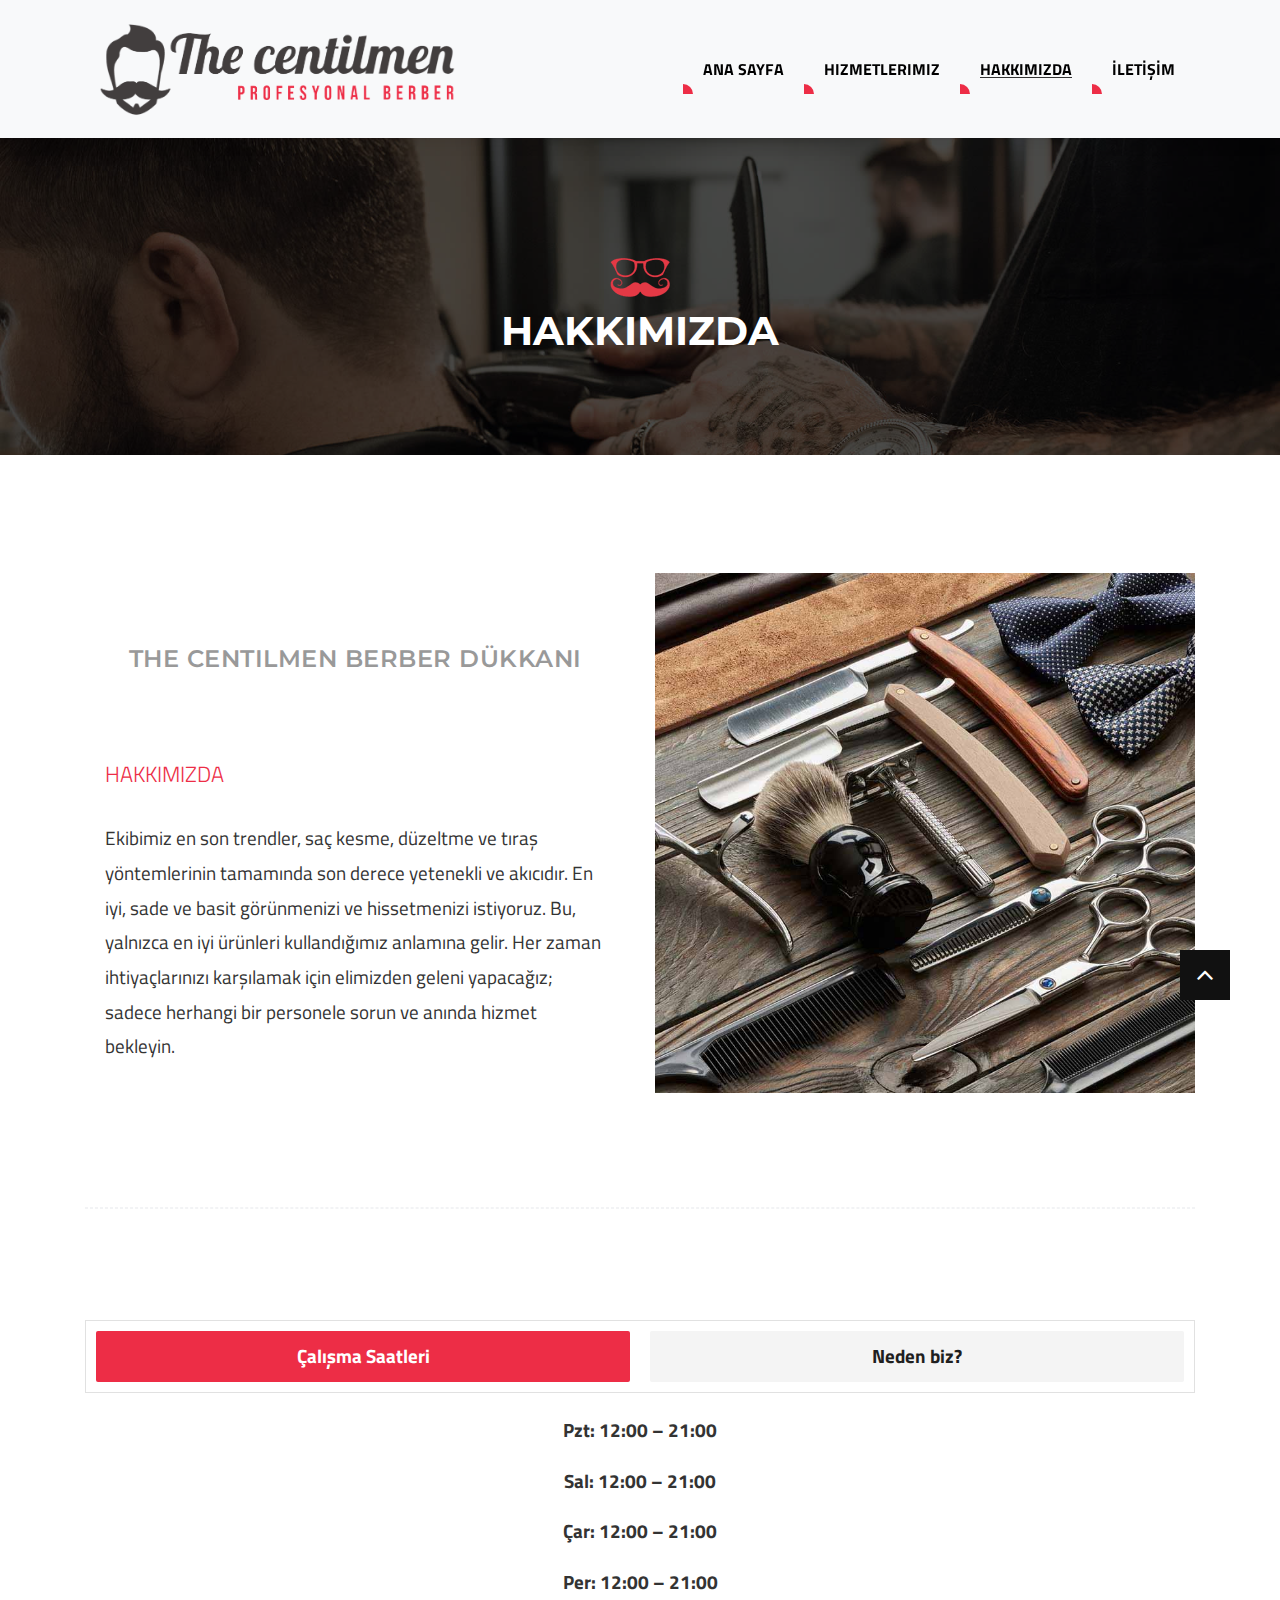
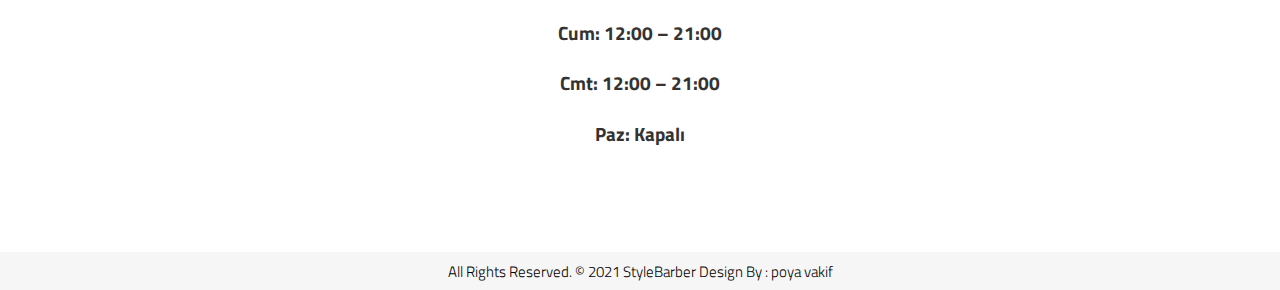
==== commit 99787efb: "translate" ====
--- a/about.html
+++ b/about.html
@@ -29,11 +29,6 @@
     <!-- Custom CSS -->
     <link rel="stylesheet" href="css/custom.css">
 
-    <!--[if lt IE 9]>
-      <script src="https://oss.maxcdn.com/libs/html5shiv/3.7.0/html5shiv.js"></script>
-      <script src="https://oss.maxcdn.com/libs/respond.js/1.4.2/respond.min.js"></script>
-    <![endif]-->
-
 </head>
 <body class="barber_version">
 
@@ -49,22 +44,15 @@
 		  <div class="mus">
 			<img src="images/lode-img.png" alt="" />
 		  </div>
-		  <span class="loading" data-name="Loading">SMBarber Loading</span>
+		  <span class="loading" data-name="Loading">Centilmen berber yükleniyor ...</span>
 		</div>
     </div><!-- end loader -->
     <!-- END LOADER -->
-
-	<!-- <div class="top-add alert alert-light alert-dismissible">
-		<button type="button" class="close" data-dismiss="alert">&times;</button>
-		<strong>Success!</strong> This alert box could indicate a successful or positive action.
-	</div> -->
     <!-- Start header -->
 	<header class="top-navbar">
 		<nav class="navbar navbar-expand-lg navbar-light bg-light">
 			<div class="container">
-				<a class="navbar-brand" href="index.html">
-					<img src="images/logo.png" alt="" />
-				</a>
+					<img src="images/logo.png" alt="logo" class="logo-img" />
 				<button class="navbar-toggler collapsed" type="button" data-toggle="collapse" data-target="#navbars-rs-food" aria-controls="navbars-rs-food" aria-expanded="false" aria-label="Toggle navigation">
 					<span class="icon-bar top-bar"></span>
 					<span class="icon-bar middle-bar"></span>
@@ -72,12 +60,10 @@
 				</button>
 				<div class="collapse navbar-collapse" id="navbars-rs-food">
 					<ul class="navbar-nav ml-auto">
-						<li class="nav-item"><a class="nav-link" href="index.html">Home</a></li>
-						<li class="nav-item"><a class="nav-link" href="services.html">Our Services</a></li>
-						<li class="nav-item active"><a class="nav-link" href="about.html">About Me</a></li>
-						<!-- <li class="nav-item"><a class="nav-link" href="barbers.html">Our Barbers</a></li>
-						<li class="nav-item"><a class="nav-link" href="appointment.html">Appointment</a></li> -->
-						<li class="nav-item"><a class="nav-link" href="contact.html">Contact</a></li>
+						<li class="nav-item"><a class="nav-link" href="index.html">ANA SAYFA</a></li>
+						<li class="nav-item "><a class="nav-link" href="services.html">HIZMETLERIMIZ</a></li>
+						<li class="nav-item active"><a class="nav-link" href="about.html">HAKKIMIZDA</a></li>
+						<li class="nav-item"><a class="nav-link" href="contact.html">İLETİŞİM</a></li>
 					</ul>
 				</div>
 			</div>
@@ -97,14 +83,10 @@
 							</div>
 							
 							<div class="title--heading">
-								<h1>About</h1>
+								<h1>HAKKIMIZDA</h1>
 							</div>
 							<div class="clearfix"></div>
-							
-							<ol class="breadcrumb">
-								<li><a href="index-3.html">Home</a></li>
-								<li class="active">About</li>
-							</ol>
+						
 						</div>
 						<!-- .title end -->
 					</div>
@@ -117,18 +99,16 @@
 				<div class="row align-items-center">
 					<div class="col-md-6 text-left">
 						<div class="message-box">
-							<h4>About</h4>
-							<h2>Welcome to SMBarber</h2>
-							<p class="lead">Quisque eget nisl id nulla sagittis auctor quis id. Aliquam quis vehicula enim, non aliquam risus. Sed a tellus quis mi rhoncus dignissim.</p>
-
-							<p> Integer rutrum ligula eu dignissim laoreet. Pellentesque venenatis nibh sed tellus faucibus bibendum. Sed fermentum est vitae rhoncus molestie. Cum sociis natoque penatibus et magnis dis parturient montes, nascetur ridiculus mus. Sed vitae rutrum neque. Ut id erat sit amet libero bibendum aliquam. Donec ac egestas libero, eu bibendum risus. Phasellus et congue justo. </p>
-
-							<a href="#services" data-scroll class="btn btn-light btn-radius btn-brd grd1 effect-1">Learn More</a>
+							<h1>The Centilmen Berber Dükkanı</h1>
+							<p class="lead">HAKKIMIZDA</p>
+							<p> Ekibimiz en son trendler, saç kesme, düzeltme ve tıraş yöntemlerinin tamamında son derece yetenekli ve akıcıdır.
+								En iyi, sade ve basit görünmenizi ve hissetmenizi istiyoruz. Bu, yalnızca en iyi ürünleri kullandığımız anlamına gelir.
+								Her zaman ihtiyaçlarınızı karşılamak için elimizden geleni yapacağız; sadece herhangi bir personele sorun ve anında hizmet bekleyin. </p>
 						</div><!-- end messagebox -->
 					</div><!-- end col -->
 					<div class="col-md-6 text-center">
 						<div class="right-box">
-							<img class="img-fluid" src="uploads/about-img.jpg" alt="" />
+							<img class="img-fluid" src="./images/about-us.jpg" alt="" />
 						</div>
 					</div><!-- end col -->
 				</div><!-- end row -->
@@ -137,26 +117,30 @@
 				
 				<div class="row">
 					<div class="col-md-12">
-						<div class="about-tab">
+						<div class="about-tab tab-section">
 							<ul class="nav nav-pills nav-justified" id="myTab" role="tablist">
-								<li class="nav-item"><a class="nav-link active" href="#tab_a" data-toggle="tab">Our Mission</a></li>
-								<li class="nav-item"><a class="nav-link" href="#tab_b" data-toggle="tab">Why Us?</a></li>
-								<li class="nav-item"><a class="nav-link" href="#tab_c" data-toggle="tab">About Us</a></li>								
+								<li class="nav-item"><a class="nav-link active" href="#tab_a" data-toggle="tab">Çalışma Saatleri</a></li>
+								<li class="nav-item"><a class="nav-link" href="#tab_b" data-toggle="tab">Neden biz?</a></li>
+								<!-- <li class="nav-item"><a class="nav-link" href="#tab_c" data-toggle="tab">About Us</a></li>								 -->
 							</ul>
 							<div class="tab-content">
 								<div class="tab-pane fade show active" id="tab_a">
-									<p>Lorem ipsum dolor sit amet, consectetur adipiscing elit. Morbi scelerisque tortor mi, eget mattis velit sagittis id. Duis ornare mauris eu eros interdum, vitae finibus arcu ultricies. Donec vitae felis eleifend, dignissim erat a, pretium diam. Donec eu massa odio. Suspendisse et ornare lacus, pharetra imperdiet ligula.</p>
-									<p>Vestibulum ac quam id lorem semper condimentum. Nulla vel ligula turpis. Nullam luctus, mi nec rhoncus gravida, tortor est semper purus, a feugiat sapien odio non urna. Fusce pellentesque neque ut nisi rhoncus imperdiet. Sed eu purus vel turpis consectetur convallis. Donec a dolor tellus. Phasellus dignissim erat nec ipsum condimentum sollicitudin. </p>
+									<p>Pzt:	12:00 – 21:00</p>
+									<p>Sal:	12:00 – 21:00</p>
+									<p>Çar:	12:00 – 21:00</p>
+									<p>Per:	12:00 – 21:00</p>
+									<p>Cum:	12:00 – 21:00</p>
+									<p>Cmt:	12:00 – 21:00</p>
+									<p>Paz:	Kapalı</p>
 								</div>
 								<div class="tab-pane fade" id="tab_b">
-									<p>There are many variations of passages of Lorem Ipsum available, but the majority have suffered alteration in some form, by injected humour, or randomised words which don't look even slightly believable. If you are going to use a passage of Lorem Ipsum, you need to be sure there isn't anything embarrassing hidden in the middle of text.</p>
+									<p>Neden bizi seçmelisiniz?</p>
 									<ul>
-										<li><i class="fa fa-circle-o" aria-hidden="true"></i>User Experince</li>
-										<li><i class="fa fa-circle-o" aria-hidden="true"></i>Full Devices</li>
-										<li><i class="fa fa-circle-o" aria-hidden="true"></i>Awesome Design</li>
-										<li><i class="fa fa-circle-o" aria-hidden="true"></i>Visual Impact</li>
-										<li><i class="fa fa-circle-o" aria-hidden="true"></i>100% Sincronized</li>
-										<li><i class="fa fa-circle-o" aria-hidden="true"></i>Custom Support</li>
+									<li>• Her zaman sıcak bir ortam</li>
+									<li>• Ustalarımız kaliteye odaklanır</li>
+									<li>• Müşterilerimizin hem zamanına hem de parasına değer veriyoruz</li>
+									<li>• Yalnızca yüksek kaliteli, hipoalerjenik premium ürünlerle çalışıyoruz</li>
+									<li>• Tüm yüzeyler ve aletler kullanımdan önce ve sonra temizlenir, dezenfekte edilir.</li>
 									</ul>
 								</div>
 								<div class="tab-pane fade" id="tab_c">
@@ -167,83 +151,9 @@
 					</div><!-- end col -->
 				</div><!-- end row -->
 				
-				<hr class="hr1"> 
-
-				<div class="row text-center">
-					<div class="col-lg-12">
-						<div class="owl-services owl-carousel owl-theme">
-							
-						   <div class="service-widget">
-								<div class="post-media wow fadeIn">
-									<a href="uploads/barber_01.jpg" data-rel="prettyPhoto[gal]" class="hoverbutton global-radius"><i class="flaticon-unlink"></i></a>
-									<img src="uploads/barber_01.jpg" alt="" class="img-responsive img-rounded">
-								</div>
-								<div class="dit-box">
-									<h3>Show us Your Graft Style</h3>
-									<p>Aliquam sagittis ligula et sem lacinia, ut facilisis enim sollicitudin. Proin nisi est, convallis nec purus vitae, iaculis posuere sapien. Cum sociis natoque.</p>
-								</div>
-							</div><!-- end service -->
-							
-							<div class="service-widget">
-								<div class="post-media wow fadeIn">
-									<a href="uploads/barber_02.jpg" data-rel="prettyPhoto[gal]" class="hoverbutton global-radius"><i class="flaticon-unlink"></i></a>
-									<img src="uploads/barber_02.jpg" alt="" class="img-responsive img-rounded">
-								</div>
-								<div class="dit-box">
-									<h3>Outstanding Barber Shop</h3>
-									<p>Duis at tellus at dui tincidunt scelerisque nec sed felis. Suspendisse id dolor sed leo rutrum euismod. Nullam vestibulum fermentum erat. It nam auctor. </p>
-								</div>
-							</div><!-- end service -->
-							
-							<div class="service-widget">
-								<div class="post-media wow fadeIn">
-									<a href="uploads/barber_03.jpg" data-rel="prettyPhoto[gal]" class="hoverbutton global-radius"><i class="flaticon-unlink"></i></a>
-									<img src="uploads/barber_03.jpg" alt="" class="img-responsive img-rounded">
-								</div>
-								<div class="dit-box">
-									<h3>The Barber Materials</h3>
-									<p>Etiam materials ut mollis tellus, vel posuere nulla. Etiam sit amet lacus vitae massa sodales aliquam at eget quam. Integer ultricies et magna quis posuere.</p>
-								</div>
-							</div><!-- end service -->
-							
-							<div class="service-widget">
-								<div class="post-media wow fadeIn">
-									<a href="uploads/barber_04.jpg" data-rel="prettyPhoto[gal]" class="hoverbutton global-radius"><i class="flaticon-unlink"></i></a>
-									<img src="uploads/barber_04.jpg" alt="" class="img-responsive img-rounded">
-								</div>
-								<div class="dit-box">
-									<h3>The Barber Materials</h3>
-									<p>Etiam materials ut mollis tellus, vel posuere nulla. Etiam sit amet lacus vitae massa sodales aliquam at eget quam. Integer ultricies et magna quis posuere.</p>
-								</div>
-							</div><!-- end service -->
-							
-							<div class="service-widget">
-								<div class="post-media wow fadeIn">
-									<a href="uploads/barber_05.jpg" data-rel="prettyPhoto[gal]" class="hoverbutton global-radius"><i class="flaticon-unlink"></i></a>
-									<img src="uploads/barber_05.jpg" alt="" class="img-responsive img-rounded">
-								</div>
-								<div class="dit-box">
-									<h3>The Barber Materials</h3>
-									<p>Etiam materials ut mollis tellus, vel posuere nulla. Etiam sit amet lacus vitae massa sodales aliquam at eget quam. Integer ultricies et magna quis posuere.</p>
-								</div>
-							</div><!-- end service -->
-							
-							<div class="service-widget">
-								<div class="post-media wow fadeIn">
-									<a href="uploads/barber_06.jpg" data-rel="prettyPhoto[gal]" class="hoverbutton global-radius"><i class="flaticon-unlink"></i></a>
-									<img src="uploads/barber_06.jpg" alt="" class="img-responsive img-rounded">
-								</div>
-								<div class="dit-box">
-									<h3>The Barber Materials</h3>
-									<p>Etiam materials ut mollis tellus, vel posuere nulla. Etiam sit amet lacus vitae massa sodales aliquam at eget quam. Integer ultricies et magna quis posuere.</p>
-								</div>
-							</div><!-- end service -->
-							
-						</div>
-					</div>
-				</div><!-- end row -->
-			</div><!-- end container -->
-		</div><!-- end section -->
+				
+			</div>
+		</div>
 
 		
 
--- a/style.css
+++ b/style.css
@@ -91,7 +91,7 @@
 }
 
 h1 {
-    font-size: 24px
+    font-size: 1.5rem
 }
 
 h2 {
@@ -299,10 +299,6 @@
     /* Above WP toolbar. */
 }
 
-.mus{
-	
-}
-
 /*------------------------------------------------------------------
     HEADER
 -------------------------------------------------------------------*/
@@ -313,6 +309,9 @@
 	border-radius: 0px;
 	color: #ffffff;
 	margin: 0px;
+}
+.logo-img{
+    width: 35%;
 }
 
 .top-navbar {
@@ -369,9 +368,12 @@
     text-decoration: underline;
     text-underline-position: from-font;
 }
+.tab-section{
+    font-size: 1.2rem;
+    font-weight: bold;
+}
 
 .top-navbar .navbar-light .navbar-nav .nav-item{	
-	/* background: #010101; */
 	position: relative;
 	z-index: 0;
 }
@@ -432,7 +434,7 @@
 
 .display-table-cell {
     display: table-cell;
-    vertical-align: middle;
+    vertical-align:sub;
 }
 
 .slider-01{
@@ -451,20 +453,31 @@
 	height: 100vh;
 }
 
-.item.slider-01{
-	
-}
 .home-hero .big-tagline h2{
-	font-size: 48px;
+	font-size: 2.2rem;
 	color: #ffffff;
-	padding: 20px 0px;
+	padding: 2rem 0px;
+    /* top:50px */
+}
+.home-hero .big-tagline h1{
+    font-size: 48px;
+	color: #ffffff;
+	padding: 2rem 0px; 
+}
+.home-hero .big-tagline h3{
+    font-size: 1.5rem;
+	color: #ffffff;
+	padding: 2rem 0px; 
 }
 
 .home-hero .big-tagline p{
 	color: #ffffff;
-	padding: 0px 0px 30px 0px;
-}
-
+	padding-bottom: 2rem;
+    padding-left: 1rem;
+    padding-right: 1rem;
+    font-size: 1.2rem;
+    
+}
 
 .overlay{
 	position: relative;
@@ -549,7 +562,8 @@
     display: block;
     position: relative;
     overflow: hidden;
-    padding: 70px 0;
+    padding-top: 9%;
+    padding-bottom: 5%;
 }
 
 .noover {
@@ -1147,8 +1161,9 @@
 	text-align: center;
 }
 .about-tab .tab-content > .tab-pane ul li{
-	display: inline-block;
+	/* display: inline-block; */
 	margin: 0px 10px;
+    text-align: left;
 }
 .about-tab .tab-content > .tab-pane ul li i{
 	margin-right: 10px;
@@ -1249,19 +1264,20 @@
 }
 
 .message-box{
-	background: url(uploads/about-bg.jpg) no-repeat center;
+	/* background: url(uploads/about-bg.jpg) no-repeat center; */
 	background-size: cover;
-	padding: 40px 15px;
-}
-
-.message-box h4 {
+	padding: 0px 20px;
+}
+
+.message-box h1 {
     text-transform: uppercase;
     padding: 0;
     margin: 0 0 5px;
     font-weight: 600;
     letter-spacing: 0.5px;
-    font-size: 15px;
+    font-size: 1.5rem;
     color: #999;
+    margin: 15% auto;
 }
 
 .message-box h2 {
@@ -1275,12 +1291,13 @@
 }
 
 .message-box p {
-    margin-bottom: 20px;
+    margin-bottom: 2rem;
+    font-size: 1.2rem;
 }
 
 .message-box .lead {
     padding-top: 10px;
-    font-size: 19px;
+    font-size: 1.4rem;
     font-style: normal;
     color: #ed2d46;
     padding-bottom: 0;
@@ -1331,7 +1348,7 @@
 
 hr.hr1 {
     position: relative;
-    margin: 60px 0;
+    margin: 10% 0;
     border: 1px dashed #f2f3f5;
 }
 
@@ -2627,8 +2644,33 @@
 .line-pricing a:hover{
 	color: #010101 !important;
 }
-
-
-
-
-
+.map-box{
+    height: 600px;
+}
+iframe{
+    padding: 15px;
+    width:100%;
+     height:600px;
+}
+.contact-title{
+    margin-top: 10%;
+    font-size: 1.8rem;
+    font-weight: bold;
+}
+
+.contact-text{
+    font-size: 1.2rem;
+    padding-top: 5%;
+}
+
+.contact-text p i {
+    font-size: 2rem;
+    color:#ed2d46 ;
+}
+.contact-text p {
+    margin-bottom: 10%;
+}
+.farshad{
+    max-width: 30%;
+}
+
--- a/css/versions.css
+++ b/css/versions.css
@@ -0,0 +1,362 @@
+/*------------------------------------------------------------------
+    Version: 1.0
+-------------------------------------------------------------------*/
+
+
+/*------------------------------------------------------------------
+    [Table of contents]
+
+    1. DEFAULT VERSION (Check style.css and colors.css)
+    2. HOSTING VERSION
+    3. SEO VERSION
+    4. WATCH VERSION
+    5. APP VERSION
+    6. CLINIC VERSION
+    7. REAL ESTATE VERSION
+    8. POLITICS VERSION
+    9. BARBER VERSION
+    10. BUILDING VERSION
+
+-------------------------------------------------------------------*/
+
+/*------------------------------------------------------------------
+    1. BARBER
+-------------------------------------------------------------------*/
+
+body.barber_version .participate-wrap small,
+body.barber_version .message-box h4,
+body.barber_version .customwidget li i,
+body.barber_version .navbar-nav span {
+    color: #424145 !important;
+}
+
+body.barber_version .sidebar-nav li:hover a {
+    background: #ed2d46;
+	color: #ffffff;
+}
+
+body.barber_version .lead strong,
+body.barber_version .icon-wrapper:hover a,
+body.barber_version a:hover,
+body.barber_version a:focus {
+    color: #ed2d46;
+}
+
+
+/**************************************
+GRADIENTS 
+**************************************/
+
+body.barber_version .icon_wrap:hover,
+body.barber_version .nav-pills > li.active > a,
+body.barber_version .nav-pills > li.active > a:focus,
+body.barber_version .nav-pills > li.active > a:hover,
+body.barber_version .icon-wrapper:hover i{
+    color: #ffffff;
+    background: #ed2d46;   
+}
+
+body.barber_version .grd1 {
+	color: #ffffff;
+    background: #111111;
+}
+
+body.barber_version .dmtop,
+body.barber_version .icon_wrap,
+body.barber_version .dmtop:hover,
+body.barber_version .features-right li:hover i,
+body.barber_version .features-left li:hover i,
+body.barber_version .nav-pills > li:hover > a,
+body.barber_version .nav-pills > li:focus > a,
+body.barber_version .nav-pills > li.active > a,
+body.barber_version .nav-pills > li.active > a:focus,
+body.barber_version .nav-pills > li.active > a:hover,
+body.barber_version .divider-bar,
+body.barber_version .icon-wrapper:hover i:hover{
+    background-position: 100px;
+    color: #ffffff;
+    background: #111111;
+}
+
+body.barber_version .grd1:hover,
+body.barber_version .grd1:focus {
+	color: #ffffff;
+    background: #ed2d46;
+}
+
+body.barber_version .cac:hover{
+	background: #ed2d46;
+}
+
+body.barber_version .effect-1:after {
+    box-shadow: 0 0 0 2px #ed2d46;
+}
+
+body.barber_version {    
+    overflow-x: hidden;
+}
+
+body.barber_version .first-section .grd1 {
+    border: 0 !important;
+    padding: 17px 40px;
+    font-size: 15px;
+	font-weight: 600;
+}
+
+
+
+body.barber_version .section.lb {
+    background-color: #f9f9f9;
+}
+
+
+/* Toggle Styles */
+
+body.barber_version .menuopener {
+    position: absolute;
+    top: 15px;
+    left: 15px;
+    background-color: #ed2d46;
+    z-index: 111;
+    color: #fff !important;
+    width: 50px;
+    height: 50px;
+    display: none;
+    line-height: 50px;
+	font-size: 24px;
+    text-align: center;
+}
+
+body.barber_version .menuopener:hover{
+	background-color: #111111;
+}
+
+body.barber_version #wrapper {
+    padding-left: 0;
+    -webkit-transition: all 0.5s ease;
+    -moz-transition: all 0.5s ease;
+    -o-transition: all 0.5s ease;
+    transition: all 0.5s ease;
+}
+
+body.barber_version #wrapper.toggled {
+    padding-left: 280px;
+}
+
+body.barber_version #sidebar-wrapper {
+    z-index: 1000;
+    border-right: 1px dashed rgba(255, 255, 255, 0.1);
+    position: fixed;
+    left: 280px;
+    width: 0;
+    height: 100%;
+    margin-left: -280px;
+    overflow-y: auto;
+    background: #111111;
+    -webkit-transition: all 0.5s ease;
+    -moz-transition: all 0.5s ease;
+    -o-transition: all 0.5s ease;
+    transition: all 0.5s ease;
+}
+
+body.barber_version .contact_form {
+    background-color: #ffffff;
+    border: 0;
+}
+
+body.barber_version .contact_form .form-control {
+    background-color: #000;
+    border: 0;
+    border-bottom: 2px solid #1f1f1f;
+	height: 55px;
+}
+
+body.barber_version .contact_form .btn {
+    border: 0 !important;
+}
+
+body.barber_version .contact_form .btn.subt{
+	background: #ed2d46;
+}
+
+body.barber_version .section.db,
+body.barber_version .copyrights,
+body.barber_version .cac,
+body.barber_version .footer {
+    background-color: #f6f6f6;
+}
+
+body.barber_version #wrapper.toggled #sidebar-wrapper {
+    width: 280px;
+}
+
+
+body.barber_version #wrapper.toggled #page-content-wrapper {
+    position: absolute;
+    margin-right: -280px;
+}
+
+body.barber_version .first-section h2 strong {
+    font-size: 68px;
+}
+
+body.barber_version .first-section h2 {
+    font-size: 52px;
+}
+
+
+/* Sidebar Styles */
+
+
+body.barber_version .container-fluid {
+    padding-left: 30px;
+    padding-right: 30px;
+}
+
+body.barber_version .logo-sidebar {
+    display: block;
+    margin: 0 0 2em;
+}
+
+body.barber_version .sidebar-nav li {
+    line-height: 45px;
+	margin-bottom: 15px;
+}
+
+body.barber_version .sidebar-nav li a {
+    display: block;
+    text-decoration: none;
+    color: #999999;
+	background-color: transparent;
+	font-weight: 600;
+	padding: 7px 17px 7px;
+	-webkit-border-radius: 10px;
+	-ms-border-radius: 10px;
+	border-radius: 10px;
+	line-height: 21px;
+}
+
+body.barber_version .sidebar-nav li a:hover {
+    text-decoration: none;
+    color: #fff;
+}
+
+body.barber_version .sidebar-nav li a:active,
+body.barber_version .sidebar-nav li a:focus {
+    text-decoration: none;
+}
+
+body.barber_version .section-title h3 {
+    font-size: 34px;
+    padding: 10px 0 0;
+    font-weight: bold;
+    line-height: 1 !important;
+}
+
+body.barber_version .section-title small {
+    font-size: 15px;
+}
+
+body.barber_version .section-title hr {
+    width: 100px;
+    margin: 0 auto 30px !important;
+    padding: 1px;
+    background-color: #111;
+}
+
+body.barber_version hr.invis4 {
+    margin: 90px 0 0;
+    border: 0;
+}
+
+body.barber_version .service-wrap {
+    margin: 30px 0;
+	padding: 20px;
+    display: block;
+    position: relative;
+    background: #ffffff;
+	-webkit-box-shadow: 0px 5px 35px 0px rgba(148, 146, 245, 0.15);
+	box-shadow: 0px 5px 35px 0px rgba(148, 146, 245, 0.15);
+	border-radius: 10px;
+	transition: all 1s ease-in-out;
+}
+
+body.barber_version .service-wrap h4 {
+    font-weight: bold;
+    text-transform: capitalize;
+    font-size: 20px;
+}
+
+body.barber_version .service-wrap p,
+body.barber_version .service-wrap p {
+    margin-bottom: 0;
+}
+
+body.barber_version .service-wrap img {
+    max-width: 120px;
+    margin: 0px;
+}
+
+body.barber_version .dev-list .widget p {
+    margin: 0;
+    padding: 5px 0 15px;
+}
+
+body.barber_version .dev-list img {
+    width: 100%;
+}
+
+body.barber_version .dev-list .widget {
+    padding: 15px;
+	margin-bottom: 30px;
+    border: 1px solid #ededed;
+	-webkit-box-shadow: 0px 5px 35px 0px rgba(148, 146, 245, 0.15);
+	box-shadow: 0px 5px 35px 0px rgba(148, 146, 245, 0.15);
+}
+
+body.barber_version .dev-list .widget h3 {
+    font-size: 21px;
+    padding: 0 0 5px;
+    margin: 0;
+	font-weight: 600;
+    line-height: 1 !important;
+}
+
+body.barber_version .dev-list .grd1 {
+    margin: 0 2px;
+    border-radius: 0px;
+}
+
+body.barber_version .dev-list .widget-title {
+    padding: 20px 0 10px;
+    margin: 0;
+    line-height: 1 !important;
+}
+
+@media(max-width:768px) {
+    body.barber_version .menuopener {
+        display: block;
+    }
+    body.barber_version .first-section h2 strong,
+    body.barber_version .first-section h2 {
+        font-size: 36px;
+    }
+}
+
+@media(min-width:768px) {
+    body.barber_version #wrapper.toggled {
+        padding-left: 0;
+    }
+    body.barber_version #wrapper.toggled #sidebar-wrapper {
+        width: 0;
+    }
+    body.barber_version #page-content-wrapper {
+        padding: 0;
+        position: relative;
+    }
+    body.barber_version #wrapper.toggled #page-content-wrapper {
+        position: relative;
+        margin-right: 0;
+    }
+}
+
--- a/css/responsive.css
+++ b/css/responsive.css
@@ -0,0 +1,127 @@
+/******************************************
+    Version: 1.0
+/****************************************** */
+@media only screen and (min-width: 992px) and (max-width: 1199px) {}
+@media (min-width: 768px) and (max-width: 991px) {
+	
+}
+@media (max-width: 767px) {
+	.top-navbar .navbar{
+		padding: 15px 10px;
+	}
+	.middle-bar {
+		opacity: 0;
+	}
+	.collapsed .middle-bar {
+		opacity: 1;
+	}
+	.top-bar {
+		transform: rotate(45deg);
+		transform-origin: 10% 10%;
+	}
+	.bottom-bar {
+		transform: rotate(-45deg);
+		transform-origin: 10% 90%;
+	}
+	.collapsed .top-bar {
+		transform: rotate(0);
+	}
+	.collapsed .bottom-bar {
+		transform: rotate(0);
+	}
+	
+	.home-hero .big-tagline h2{
+		font-size: 22px;
+	}
+	.lead{
+		font-size: 13px;
+	}
+	.section{
+		padding: 40px 0;
+	}
+	.message-box{
+		padding: 10px 0px;
+		margin-bottom: 30px;
+	}
+	hr.hr1{
+		margin: 30px 0;
+	}
+	.flex-items-xs-middle .card{
+		margin-bottom: 30px;
+	}
+	body.barber_version .dev-list .grd1{
+		padding: 7px;
+	}
+	body.barber_version .section-title h3{
+		font-size: 24px;
+	}
+	.copyrights{
+		padding: 50px 0px;
+	}
+	.all-page-bar .title h1{
+		font-size: 28px;
+	}
+	.contact_form{
+		padding: 40px 0px;
+	}
+}
+@media only screen and (min-width: 280px) and (max-width: 599px) {
+	.top-navbar .navbar{
+		padding: 15px 10px;
+	}
+	.middle-bar {
+		opacity: 0;
+	}
+	.collapsed .middle-bar {
+		opacity: 1;
+	}
+	.top-bar {
+		transform: rotate(45deg);
+		transform-origin: 10% 10%;
+	}
+	.bottom-bar {
+		transform: rotate(-45deg);
+		transform-origin: 10% 90%;
+	}
+	.collapsed .top-bar {
+		transform: rotate(0);
+	}
+	.collapsed .bottom-bar {
+		transform: rotate(0);
+	}
+	
+	.home-hero .big-tagline h2{
+		font-size: 22px;
+	}
+	.lead{
+		font-size: 13px;
+	}
+	.section{
+		padding: 40px 0;
+	}
+	.message-box{
+		padding: 10px 0px;
+		margin-bottom: 30px;
+	}
+	hr.hr1{
+		margin: 30px 0;
+	}
+	.flex-items-xs-middle .card{
+		margin-bottom: 30px;
+	}
+	body.barber_version .dev-list .grd1{
+		padding: 7px;
+	}
+	body.barber_version .section-title h3{
+		font-size: 24px;
+	}
+	.copyrights{
+		padding: 50px 0px;
+	}
+	.all-page-bar .title h1{
+		font-size: 28px;
+	}
+	.contact_form{
+		padding: 40px 0px;
+	}
+}
--- a/css/custom.css
+++ b/css/custom.css
@@ -0,0 +1,2 @@
+
+/** ADD YOUR AWESOME CODES HERE **/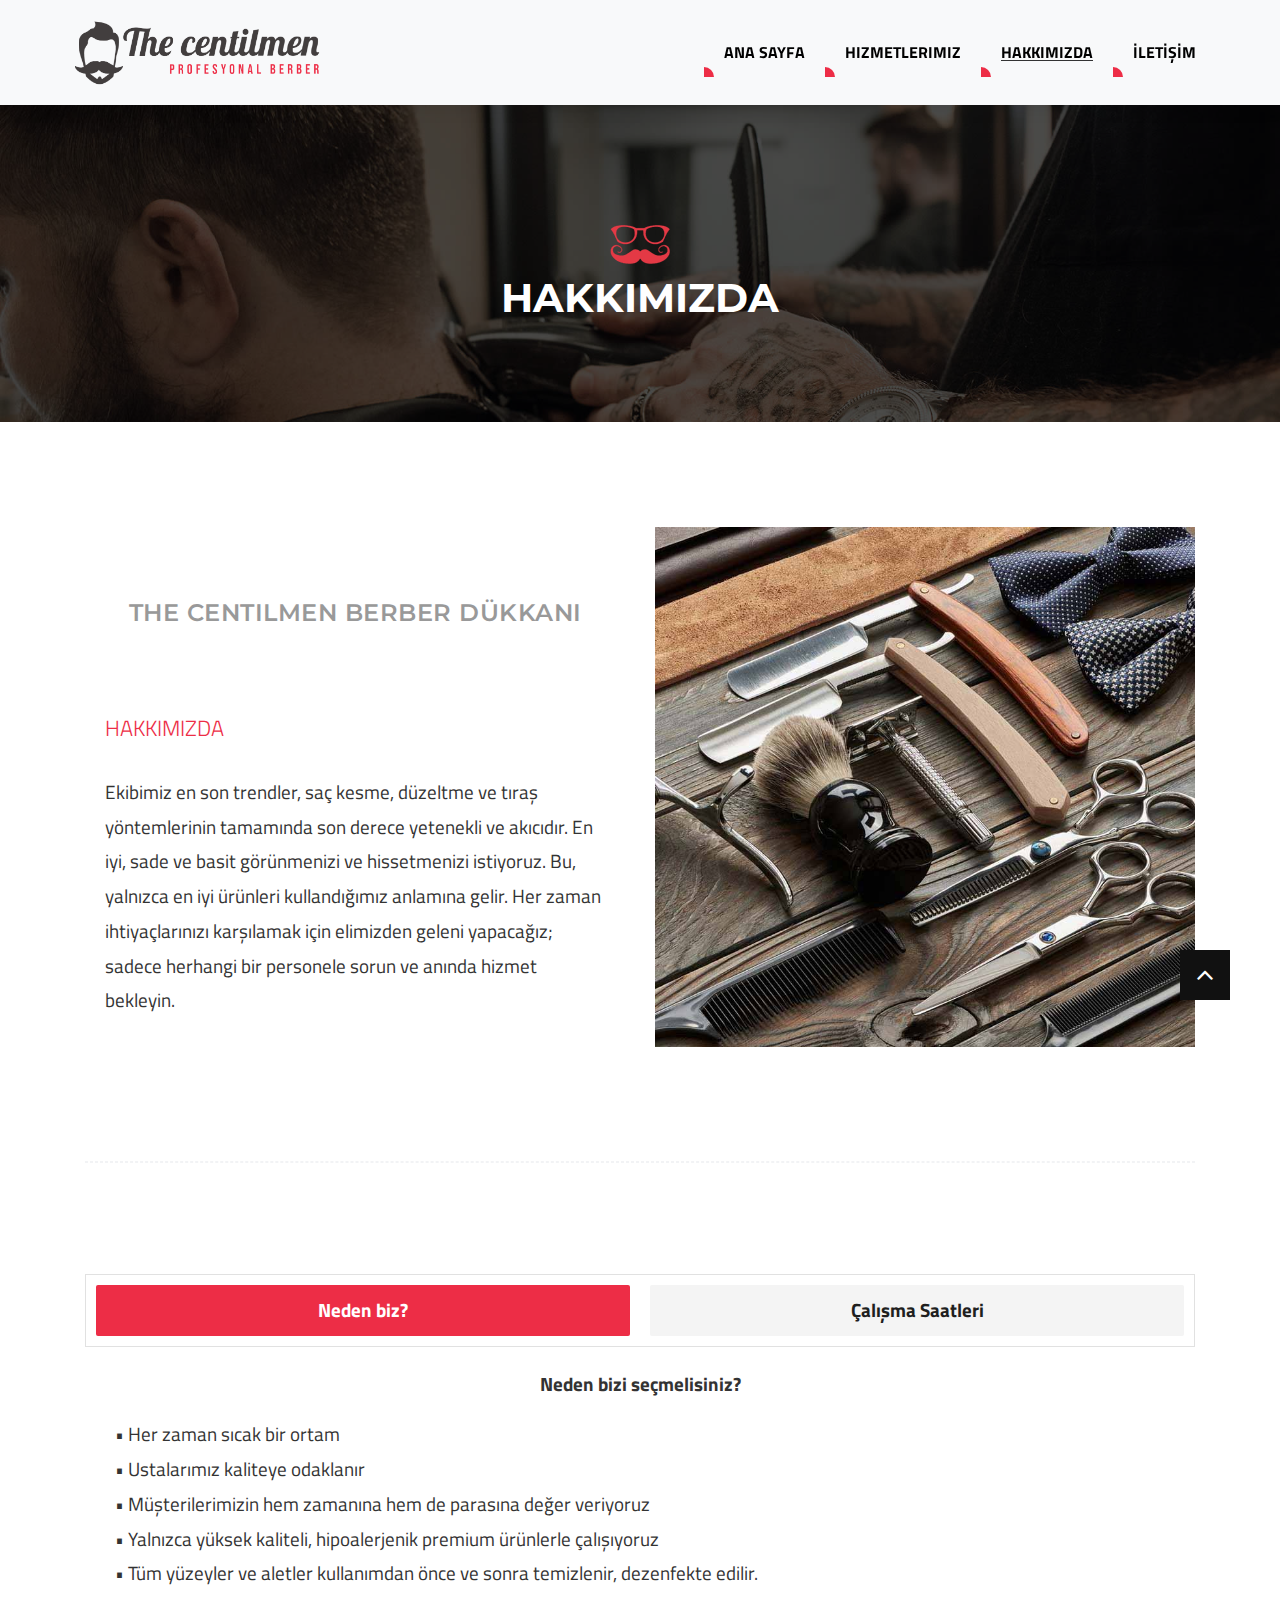
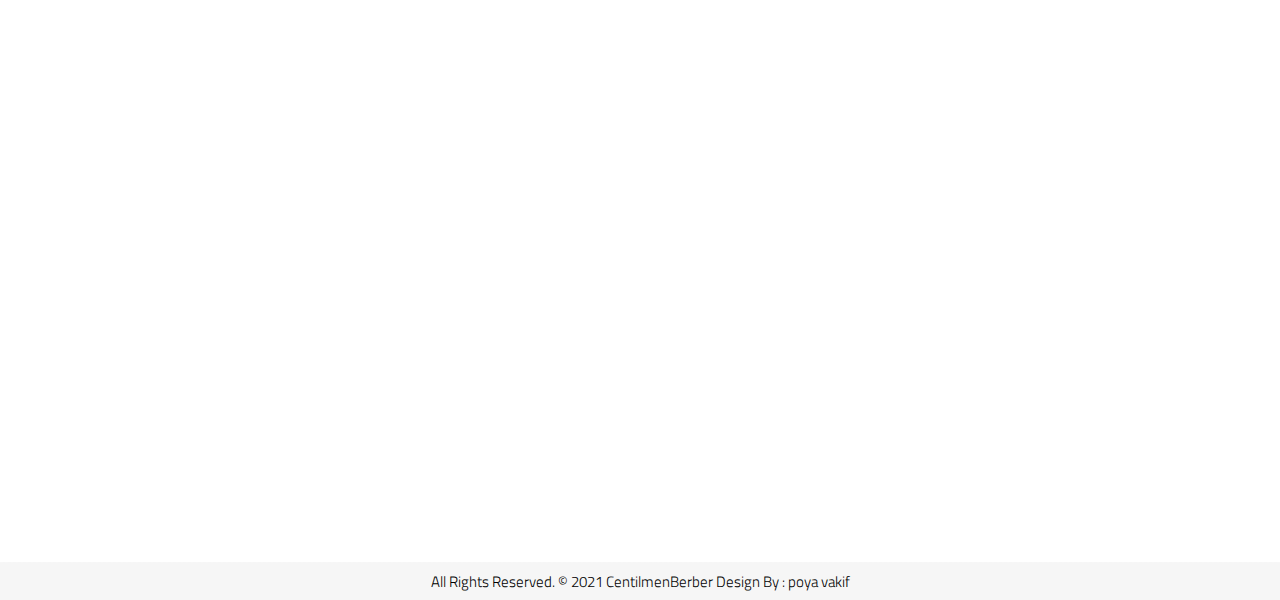
==== commit 4d148d9a: "last update" ====
--- a/about.html
+++ b/about.html
@@ -51,7 +51,6 @@
     <!-- Start header -->
 	<header class="top-navbar">
 		<nav class="navbar navbar-expand-lg navbar-light bg-light">
-			<div class="container">
 					<img src="images/logo.png" alt="logo" class="logo-img" />
 				<button class="navbar-toggler collapsed" type="button" data-toggle="collapse" data-target="#navbars-rs-food" aria-controls="navbars-rs-food" aria-expanded="false" aria-label="Toggle navigation">
 					<span class="icon-bar top-bar"></span>
@@ -60,13 +59,12 @@
 				</button>
 				<div class="collapse navbar-collapse" id="navbars-rs-food">
 					<ul class="navbar-nav ml-auto">
-						<li class="nav-item"><a class="nav-link" href="index.html">ANA SAYFA</a></li>
-						<li class="nav-item "><a class="nav-link" href="services.html">HIZMETLERIMIZ</a></li>
+						<li class="nav-item "><a class="nav-link" href="index.html">ANA SAYFA</a></li>
+						<li class="nav-item"><a class="nav-link" href="services.html">HIZMETLERIMIZ</a></li>
 						<li class="nav-item active"><a class="nav-link" href="about.html">HAKKIMIZDA</a></li>
 						<li class="nav-item"><a class="nav-link" href="contact.html">İLETİŞİM</a></li>
 					</ul>
 				</div>
-			</div>
 		</nav>
 	</header>
 	<!-- End header -->
@@ -119,21 +117,11 @@
 					<div class="col-md-12">
 						<div class="about-tab tab-section">
 							<ul class="nav nav-pills nav-justified" id="myTab" role="tablist">
-								<li class="nav-item"><a class="nav-link active" href="#tab_a" data-toggle="tab">Çalışma Saatleri</a></li>
-								<li class="nav-item"><a class="nav-link" href="#tab_b" data-toggle="tab">Neden biz?</a></li>
-								<!-- <li class="nav-item"><a class="nav-link" href="#tab_c" data-toggle="tab">About Us</a></li>								 -->
+								<li class="nav-item"><a class="nav-link active" href="#tab_a" data-toggle="tab">Neden biz?</a></li>
+								<li class="nav-item"><a class="nav-link" href="#tab_b" data-toggle="tab">Çalışma Saatleri</a></li>
 							</ul>
 							<div class="tab-content">
 								<div class="tab-pane fade show active" id="tab_a">
-									<p>Pzt:	12:00 – 21:00</p>
-									<p>Sal:	12:00 – 21:00</p>
-									<p>Çar:	12:00 – 21:00</p>
-									<p>Per:	12:00 – 21:00</p>
-									<p>Cum:	12:00 – 21:00</p>
-									<p>Cmt:	12:00 – 21:00</p>
-									<p>Paz:	Kapalı</p>
-								</div>
-								<div class="tab-pane fade" id="tab_b">
 									<p>Neden bizi seçmelisiniz?</p>
 									<ul>
 									<li>• Her zaman sıcak bir ortam</li>
@@ -143,39 +131,51 @@
 									<li>• Tüm yüzeyler ve aletler kullanımdan önce ve sonra temizlenir, dezenfekte edilir.</li>
 									</ul>
 								</div>
-								<div class="tab-pane fade" id="tab_c">
-									<p>There are many variations of passages of Lorem Ipsum available, but the majority have suffered alteration in some form, by injected humour, or randomised words which don't look even slightly believable. If you are going to use a passage of Lorem Ipsum, you need to be sure there isn't anything embarrassing hidden in the middle of text.</p>
+								<div class="tab-pane fade  " id="tab_b">
+									<p>Pzt:	12:00 – 21:00</p>
+									<p>Sal:	12:00 – 21:00</p>
+									<p>Çar:	12:00 – 21:00</p>
+									<p>Per:	12:00 – 21:00</p>
+									<p>Cum:	12:00 – 21:00</p>
+									<p>Cmt:	12:00 – 21:00</p>
+									<p>Paz:	Kapalı</p>
 								</div>
+							
 							</div><!-- tab content -->
 						</div>
 					</div><!-- end col -->
 				</div><!-- end row -->
-				
+			</div>
+		</div>
+		<div class="certificates mb-5">
+			<!-- <div class="service-widget"> -->
+			<div class="post-media wow fadeIn cert-item">
+				<a href="./uploads/certificate1.jpg" data-rel="prettyPhoto[gal]" class=" global-radius">
+					<img src="./uploads/certificate1.jpg" alt="certificate-1">
+				</a>
 				
 			</div>
+		<!-- </div> -->
+		<div class="post-media wow fadeIn cert-item">
+			<a href="./uploads/certificate3.jpg" data-rel="prettyPhoto[gal]" class=" global-radius">
+			<img src="./uploads/certificate3.jpg" alt="certificate-3">
+			</a></div>
+			<div class="post-media wow fadeIn cert-item">
+				<a href="./uploads/certificate2.jpg" data-rel="prettyPhoto[gal]" class=" global-radius">
+			<img src="./uploads/certificate2.jpg" alt="certificate-2">
+			</a></div>
 		</div>
-
-		
 
 		<div class="copyrights">
 			<div class="container">
 				<div class="footer-distributed">
 					<div class="footer-left">
-						<!-- <p class="footer-links">
-							<a href="#">Home</a>
-							<a href="#">Blog</a>
-							<a href="#">Pricing</a>
-							<a href="#">About</a>
-							<a href="#">Faq</a>
-							<a href="#">Contact</a>
-						</p> -->
-						<p class="footer-company-name">All Rights Reserved. &copy; 2021 <a href="#">StyleBarber</a> Design By : poya vakif</p>
+						<p class="footer-company-name">All Rights Reserved. &copy; 2021 <a href="#">CentilmenBerber</a> Design By : poya vakif</p>
 					</div>
 				</div>
 			</div><!-- end container -->
 		</div><!-- end copyrights -->
 	</div>
-    
 
     <a href="#" id="scroll-to-top" class="dmtop global-radius"><i class="fa fa-angle-up"></i></a>
 
@@ -185,24 +185,5 @@
     <!-- ALL PLUGINS -->
     <script src="js/custom.js"></script>
 
-    <!-- Menu Toggle Script -->
-    <script>
-    (function($) {
-        "use strict";
-        $("#menu-toggle").click(function(e) {
-            e.preventDefault();
-            $("#wrapper").toggleClass("toggled");
-        });
-        smoothScroll.init({
-            selector: '[data-scroll]', // Selector for links (must be a class, ID, data attribute, or element tag)
-            selectorHeader: null, // Selector for fixed headers (must be a valid CSS selector) [optional]
-            speed: 500, // Integer. How fast to complete the scroll in milliseconds
-            easing: 'easeInOutCubic', // Easing pattern to use
-            offset: 0, // Integer. How far to offset the scrolling anchor location in pixels
-            callback: function ( anchor, toggle ) {} // Function to run after scrolling
-        });
-    })(jQuery);
-    </script>
-
 </body>
 </html>--- a/style.css
+++ b/style.css
@@ -311,9 +311,12 @@
 	margin: 0px;
 }
 .logo-img{
-    width: 35%;
-}
-
+    width: 21%;
+    margin-left: 5%;
+}
+#navbars-rs-food{
+    margin-right: 5%;
+}
 .top-navbar {
     position: relative;
     z-index: 10;
@@ -328,6 +331,7 @@
     -webkit-transform: translate3d(0, 0, 0);
     transform: translate3d(0, 0, 0);
     z-index: 100;
+    font-size: 1.2rem !important;
 }
 
 .top-navbar.fixed-menu{
@@ -370,17 +374,24 @@
 }
 .tab-section{
     font-size: 1.2rem;
+    /* font-weight: bold; */
+}
+#tab_a p {
     font-weight: bold;
 }
-
+#myTab li{
+    font-weight: bold;
+}
 .top-navbar .navbar-light .navbar-nav .nav-item{	
 	position: relative;
 	z-index: 0;
+    font-size: 1.2rem;
 }
 .top-navbar .navbar-light .navbar-nav .nav-link:hover::after {
     width: 100%;
     height: 100%;
     border-radius: 0px 15px 0px 0px;
+    font-size: 1.3rem;
 }
 .top-navbar .navbar-nav{	
 	position: relative;
@@ -562,8 +573,8 @@
     display: block;
     position: relative;
     overflow: hidden;
-    padding-top: 9%;
-    padding-bottom: 5%;
+    padding-top: 8%;
+    padding-bottom: 4%;
 }
 
 .noover {
@@ -633,6 +644,7 @@
 	padding: 10px 0px;
 	position: relative;
 	z-index: 2;
+    margin-top: 10%;
 }
 
 .first-section .lead {
@@ -1014,7 +1026,9 @@
 /*------------------------------------------------------------------
     PRICING TABLES
 -------------------------------------------------------------------*/
-
+#pricing{
+    padding-bottom: 9% !important;
+}
 .pricing-table {
     margin: 50px 0 0 0;
     background: #fff;
@@ -1098,7 +1112,24 @@
     margin-top: 25px;
     padding-bottom: 30px;
 }
-
+.price-item{
+    width: 70%;
+    margin: 5%  auto;
+}
+.price-item:not(:last-child){
+    border-bottom: 2px dotted #000 ;
+    padding-bottom: 5%;
+}
+.price-item p{
+    background-color:#ed2d46 ;
+    max-width: max-content;
+    color: #f0f0f0;
+    font-weight: bold;
+    border-radius: 3px;
+    margin: 0  auto;
+    padding-left: 5px;
+    padding-right: 5px;
+}
 
 /* Highlighted table */
 
@@ -1341,6 +1372,7 @@
     text-align: center;
     margin: -20px auto;
 }
+
 
 .service-widget:hover .hoverbutton {
     opacity: 1;
@@ -2644,13 +2676,15 @@
 .line-pricing a:hover{
 	color: #010101 !important;
 }
-.map-box{
+/* .footer{
     height: 600px;
-}
+} */
 iframe{
     padding: 15px;
     width:100%;
-     height:600px;
+     height:500px;
+     border: 3px dashed #000;
+     margin-top: 5px;
 }
 .contact-title{
     margin-top: 10%;
@@ -2660,7 +2694,6 @@
 
 .contact-text{
     font-size: 1.2rem;
-    padding-top: 5%;
 }
 
 .contact-text p i {
@@ -2668,9 +2701,77 @@
     color:#ed2d46 ;
 }
 .contact-text p {
-    margin-bottom: 10%;
+    margin-bottom: 3%;
 }
 .farshad{
     max-width: 30%;
 }
-
+.footer-section{
+    display: flex;
+}
+.footer-left{
+    display: flex;
+flex-direction: column;
+justify-content: center;
+}
+.certificates{
+    display: flex;
+    justify-content: space-evenly;
+    margin-top: 5%;
+    position: relative;
+}
+.cert-item{
+    text-align: center;
+    width: 33%;
+    /* height: 100%;  */
+}
+.certificates img {
+    max-width: 65%;
+    height: 100%;
+}
+.slider {
+    max-width: 1200px;
+    margin: 0 auto;
+  }
+  
+  .swiper-container {
+    padding-bottom: 20px;
+  }
+  
+  .swiper-scrollbar {
+    background: #d6d6d6;
+  }
+  
+  .swiper-container-horizontal > .swiper-scrollbar {
+    height: 5px;
+    width: 200px;
+    bottom: 0;
+    left: 50%;
+    transform: translateX(-50%);
+    border-radius: 2px;
+  }
+  
+  .swiper-wrapper img {
+    width: 100%;
+    height: auto;
+  }
+
+  .swiper-slide img{
+    width: 100%;
+    height: 90%;
+    border-radius: 5px;
+  }
+  .slider-container{
+      height: 50%;
+  }
+  .swiper-button-next{
+      margin-top: 0 !important;
+      color: #000 !important;
+  }
+  .swiper-button-prev{
+    margin-top: 0 !important;
+    color: #000 !important;
+  }
+  .map-section{
+      padding: 5%;
+  }--- a/css/versions.css
+++ b/css/versions.css
@@ -1,7 +1,6 @@
 /*------------------------------------------------------------------
     Version: 1.0
 -------------------------------------------------------------------*/
-
 
 /*------------------------------------------------------------------
     [Table of contents]
@@ -27,21 +26,20 @@
 body.barber_version .message-box h4,
 body.barber_version .customwidget li i,
 body.barber_version .navbar-nav span {
-    color: #424145 !important;
+  color: #424145 !important;
 }
 
 body.barber_version .sidebar-nav li:hover a {
-    background: #ed2d46;
-	color: #ffffff;
+  background: #ed2d46;
+  color: #ffffff;
 }
 
 body.barber_version .lead strong,
 body.barber_version .icon-wrapper:hover a,
 body.barber_version a:hover,
 body.barber_version a:focus {
-    color: #ed2d46;
-}
-
+  color: #ed2d46;
+}
 
 /**************************************
 GRADIENTS 
@@ -51,14 +49,14 @@
 body.barber_version .nav-pills > li.active > a,
 body.barber_version .nav-pills > li.active > a:focus,
 body.barber_version .nav-pills > li.active > a:hover,
-body.barber_version .icon-wrapper:hover i{
-    color: #ffffff;
-    background: #ed2d46;   
+body.barber_version .icon-wrapper:hover i {
+  color: #ffffff;
+  background: #ed2d46;
 }
 
 body.barber_version .grd1 {
-	color: #ffffff;
-    background: #111111;
+  color: #ffffff;
+  background: #111111;
 }
 
 body.barber_version .dmtop,
@@ -72,291 +70,284 @@
 body.barber_version .nav-pills > li.active > a:focus,
 body.barber_version .nav-pills > li.active > a:hover,
 body.barber_version .divider-bar,
-body.barber_version .icon-wrapper:hover i:hover{
-    background-position: 100px;
-    color: #ffffff;
-    background: #111111;
+body.barber_version .icon-wrapper:hover i:hover {
+  background-position: 100px;
+  color: #ffffff;
+  background: #111111;
 }
 
 body.barber_version .grd1:hover,
 body.barber_version .grd1:focus {
-	color: #ffffff;
-    background: #ed2d46;
-}
-
-body.barber_version .cac:hover{
-	background: #ed2d46;
+  color: #ffffff;
+  background: #ed2d46;
+}
+
+body.barber_version .cac:hover {
+  background: #ed2d46;
 }
 
 body.barber_version .effect-1:after {
-    box-shadow: 0 0 0 2px #ed2d46;
-}
-
-body.barber_version {    
-    overflow-x: hidden;
+  box-shadow: 0 0 0 2px #ed2d46;
+}
+
+body.barber_version {
+  overflow-x: hidden;
 }
 
 body.barber_version .first-section .grd1 {
-    border: 0 !important;
-    padding: 17px 40px;
-    font-size: 15px;
-	font-weight: 600;
-}
-
-
+  border: 0 !important;
+  padding: 17px 40px;
+  font-size: 15px;
+  font-weight: 600;
+}
 
 body.barber_version .section.lb {
-    background-color: #f9f9f9;
-}
-
+  background-color: #f9f9f9;
+}
 
 /* Toggle Styles */
 
 body.barber_version .menuopener {
-    position: absolute;
-    top: 15px;
-    left: 15px;
-    background-color: #ed2d46;
-    z-index: 111;
-    color: #fff !important;
-    width: 50px;
-    height: 50px;
-    display: none;
-    line-height: 50px;
-	font-size: 24px;
-    text-align: center;
-}
-
-body.barber_version .menuopener:hover{
-	background-color: #111111;
+  position: absolute;
+  top: 15px;
+  left: 15px;
+  background-color: #ed2d46;
+  z-index: 111;
+  color: #fff !important;
+  width: 50px;
+  height: 50px;
+  display: none;
+  line-height: 50px;
+  font-size: 24px;
+  text-align: center;
+}
+
+body.barber_version .menuopener:hover {
+  background-color: #111111;
 }
 
 body.barber_version #wrapper {
-    padding-left: 0;
-    -webkit-transition: all 0.5s ease;
-    -moz-transition: all 0.5s ease;
-    -o-transition: all 0.5s ease;
-    transition: all 0.5s ease;
+  padding-left: 0;
+  -webkit-transition: all 0.5s ease;
+  -moz-transition: all 0.5s ease;
+  -o-transition: all 0.5s ease;
+  transition: all 0.5s ease;
 }
 
 body.barber_version #wrapper.toggled {
-    padding-left: 280px;
+  padding-left: 280px;
 }
 
 body.barber_version #sidebar-wrapper {
-    z-index: 1000;
-    border-right: 1px dashed rgba(255, 255, 255, 0.1);
-    position: fixed;
-    left: 280px;
-    width: 0;
-    height: 100%;
-    margin-left: -280px;
-    overflow-y: auto;
-    background: #111111;
-    -webkit-transition: all 0.5s ease;
-    -moz-transition: all 0.5s ease;
-    -o-transition: all 0.5s ease;
-    transition: all 0.5s ease;
+  z-index: 1000;
+  border-right: 1px dashed rgba(255, 255, 255, 0.1);
+  position: fixed;
+  left: 280px;
+  width: 0;
+  height: 100%;
+  margin-left: -280px;
+  overflow-y: auto;
+  background: #111111;
+  -webkit-transition: all 0.5s ease;
+  -moz-transition: all 0.5s ease;
+  -o-transition: all 0.5s ease;
+  transition: all 0.5s ease;
 }
 
 body.barber_version .contact_form {
-    background-color: #ffffff;
-    border: 0;
+  background-color: #ffffff;
+  border: 0;
 }
 
 body.barber_version .contact_form .form-control {
-    background-color: #000;
-    border: 0;
-    border-bottom: 2px solid #1f1f1f;
-	height: 55px;
+  background-color: #000;
+  border: 0;
+  border-bottom: 2px solid #1f1f1f;
+  height: 55px;
 }
 
 body.barber_version .contact_form .btn {
-    border: 0 !important;
-}
-
-body.barber_version .contact_form .btn.subt{
-	background: #ed2d46;
+  border: 0 !important;
+}
+
+body.barber_version .contact_form .btn.subt {
+  background: #ed2d46;
 }
 
 body.barber_version .section.db,
 body.barber_version .copyrights,
 body.barber_version .cac,
 body.barber_version .footer {
-    background-color: #f6f6f6;
+  background-color: #f6f6f6;
 }
 
 body.barber_version #wrapper.toggled #sidebar-wrapper {
-    width: 280px;
-}
-
+  width: 280px;
+}
 
 body.barber_version #wrapper.toggled #page-content-wrapper {
-    position: absolute;
-    margin-right: -280px;
+  position: absolute;
+  margin-right: -280px;
 }
 
 body.barber_version .first-section h2 strong {
-    font-size: 68px;
+  font-size: 68px;
 }
 
 body.barber_version .first-section h2 {
-    font-size: 52px;
-}
-
+  font-size: 52px;
+}
 
 /* Sidebar Styles */
 
-
 body.barber_version .container-fluid {
-    padding-left: 30px;
-    padding-right: 30px;
+  padding-left: 30px;
+  padding-right: 30px;
 }
 
 body.barber_version .logo-sidebar {
-    display: block;
-    margin: 0 0 2em;
+  display: block;
+  margin: 0 0 2em;
 }
 
 body.barber_version .sidebar-nav li {
-    line-height: 45px;
-	margin-bottom: 15px;
+  line-height: 45px;
+  margin-bottom: 15px;
 }
 
 body.barber_version .sidebar-nav li a {
-    display: block;
-    text-decoration: none;
-    color: #999999;
-	background-color: transparent;
-	font-weight: 600;
-	padding: 7px 17px 7px;
-	-webkit-border-radius: 10px;
-	-ms-border-radius: 10px;
-	border-radius: 10px;
-	line-height: 21px;
+  display: block;
+  text-decoration: none;
+  color: #999999;
+  background-color: transparent;
+  font-weight: 600;
+  padding: 7px 17px 7px;
+  -webkit-border-radius: 10px;
+  -ms-border-radius: 10px;
+  border-radius: 10px;
+  line-height: 21px;
 }
 
 body.barber_version .sidebar-nav li a:hover {
-    text-decoration: none;
-    color: #fff;
+  text-decoration: none;
+  color: #fff;
 }
 
 body.barber_version .sidebar-nav li a:active,
 body.barber_version .sidebar-nav li a:focus {
-    text-decoration: none;
+  text-decoration: none;
 }
 
 body.barber_version .section-title h3 {
-    font-size: 34px;
-    padding: 10px 0 0;
-    font-weight: bold;
-    line-height: 1 !important;
+  font-size: 34px;
+  /* padding: 10px 0 0; */
+  font-weight: bold;
+  line-height: 1 !important;
 }
 
 body.barber_version .section-title small {
-    font-size: 15px;
+  font-size: 15px;
 }
 
 body.barber_version .section-title hr {
-    width: 100px;
-    margin: 0 auto 30px !important;
-    padding: 1px;
-    background-color: #111;
+  width: 100px;
+  margin: 0 auto 30px !important;
+  padding: 1px;
+  background-color: #111;
 }
 
 body.barber_version hr.invis4 {
-    margin: 90px 0 0;
-    border: 0;
+  margin: 90px 0 0;
+  border: 0;
 }
 
 body.barber_version .service-wrap {
-    margin: 30px 0;
-	padding: 20px;
-    display: block;
-    position: relative;
-    background: #ffffff;
-	-webkit-box-shadow: 0px 5px 35px 0px rgba(148, 146, 245, 0.15);
-	box-shadow: 0px 5px 35px 0px rgba(148, 146, 245, 0.15);
-	border-radius: 10px;
-	transition: all 1s ease-in-out;
+  margin: 30px 0;
+  padding: 20px;
+  display: block;
+  position: relative;
+  background: #ffffff;
+  -webkit-box-shadow: 0px 5px 35px 0px rgba(148, 146, 245, 0.15);
+  box-shadow: 0px 5px 35px 0px rgba(148, 146, 245, 0.15);
+  border-radius: 10px;
+  transition: all 1s ease-in-out;
 }
 
 body.barber_version .service-wrap h4 {
-    font-weight: bold;
-    text-transform: capitalize;
-    font-size: 20px;
+  font-weight: bold;
+  text-transform: capitalize;
+  font-size: 20px;
 }
 
 body.barber_version .service-wrap p,
 body.barber_version .service-wrap p {
-    margin-bottom: 0;
+  margin-bottom: 0;
 }
 
 body.barber_version .service-wrap img {
-    max-width: 120px;
-    margin: 0px;
+  max-width: 120px;
+  margin: 0px;
 }
 
 body.barber_version .dev-list .widget p {
-    margin: 0;
-    padding: 5px 0 15px;
+  margin: 0;
+  padding: 5px 0 15px;
 }
 
 body.barber_version .dev-list img {
-    width: 100%;
+  width: 100%;
 }
 
 body.barber_version .dev-list .widget {
-    padding: 15px;
-	margin-bottom: 30px;
-    border: 1px solid #ededed;
-	-webkit-box-shadow: 0px 5px 35px 0px rgba(148, 146, 245, 0.15);
-	box-shadow: 0px 5px 35px 0px rgba(148, 146, 245, 0.15);
+  padding: 15px;
+  margin-bottom: 30px;
+  border: 1px solid #ededed;
+  -webkit-box-shadow: 0px 5px 35px 0px rgba(148, 146, 245, 0.15);
+  box-shadow: 0px 5px 35px 0px rgba(148, 146, 245, 0.15);
 }
 
 body.barber_version .dev-list .widget h3 {
-    font-size: 21px;
-    padding: 0 0 5px;
-    margin: 0;
-	font-weight: 600;
-    line-height: 1 !important;
+  font-size: 21px;
+  padding: 0 0 5px;
+  margin: 0;
+  font-weight: 600;
+  line-height: 1 !important;
 }
 
 body.barber_version .dev-list .grd1 {
-    margin: 0 2px;
-    border-radius: 0px;
+  margin: 0 2px;
+  border-radius: 0px;
 }
 
 body.barber_version .dev-list .widget-title {
-    padding: 20px 0 10px;
-    margin: 0;
-    line-height: 1 !important;
-}
-
-@media(max-width:768px) {
-    body.barber_version .menuopener {
-        display: block;
-    }
-    body.barber_version .first-section h2 strong,
-    body.barber_version .first-section h2 {
-        font-size: 36px;
-    }
-}
-
-@media(min-width:768px) {
-    body.barber_version #wrapper.toggled {
-        padding-left: 0;
-    }
-    body.barber_version #wrapper.toggled #sidebar-wrapper {
-        width: 0;
-    }
-    body.barber_version #page-content-wrapper {
-        padding: 0;
-        position: relative;
-    }
-    body.barber_version #wrapper.toggled #page-content-wrapper {
-        position: relative;
-        margin-right: 0;
-    }
-}
-
+  padding: 20px 0 10px;
+  margin: 0;
+  line-height: 1 !important;
+}
+
+@media (max-width: 768px) {
+  body.barber_version .menuopener {
+    display: block;
+  }
+  body.barber_version .first-section h2 strong,
+  body.barber_version .first-section h2 {
+    font-size: 36px;
+  }
+}
+
+@media (min-width: 768px) {
+  body.barber_version #wrapper.toggled {
+    padding-left: 0;
+  }
+  body.barber_version #wrapper.toggled #sidebar-wrapper {
+    width: 0;
+  }
+  body.barber_version #page-content-wrapper {
+    padding: 0;
+    position: relative;
+  }
+  body.barber_version #wrapper.toggled #page-content-wrapper {
+    position: relative;
+    margin-right: 0;
+  }
+}
--- a/css/responsive.css
+++ b/css/responsive.css
@@ -1,127 +1,150 @@
 /******************************************
     Version: 1.0
 /****************************************** */
-@media only screen and (min-width: 992px) and (max-width: 1199px) {}
+@media only screen and (min-width: 992px) and (max-width: 1199px) {
+}
 @media (min-width: 768px) and (max-width: 991px) {
-	
+  .footer-section {
+    /* display: flex; */
+    flex-direction: column;
+  }
 }
 @media (max-width: 767px) {
-	.top-navbar .navbar{
-		padding: 15px 10px;
-	}
-	.middle-bar {
-		opacity: 0;
-	}
-	.collapsed .middle-bar {
-		opacity: 1;
-	}
-	.top-bar {
-		transform: rotate(45deg);
-		transform-origin: 10% 10%;
-	}
-	.bottom-bar {
-		transform: rotate(-45deg);
-		transform-origin: 10% 90%;
-	}
-	.collapsed .top-bar {
-		transform: rotate(0);
-	}
-	.collapsed .bottom-bar {
-		transform: rotate(0);
-	}
-	
-	.home-hero .big-tagline h2{
-		font-size: 22px;
-	}
-	.lead{
-		font-size: 13px;
-	}
-	.section{
-		padding: 40px 0;
-	}
-	.message-box{
-		padding: 10px 0px;
-		margin-bottom: 30px;
-	}
-	hr.hr1{
-		margin: 30px 0;
-	}
-	.flex-items-xs-middle .card{
-		margin-bottom: 30px;
-	}
-	body.barber_version .dev-list .grd1{
-		padding: 7px;
-	}
-	body.barber_version .section-title h3{
-		font-size: 24px;
-	}
-	.copyrights{
-		padding: 50px 0px;
-	}
-	.all-page-bar .title h1{
-		font-size: 28px;
-	}
-	.contact_form{
-		padding: 40px 0px;
-	}
+  .top-navbar .navbar {
+    padding: 15px 10px;
+  }
+  .middle-bar {
+    opacity: 0;
+  }
+  .collapsed .middle-bar {
+    opacity: 1;
+  }
+  .top-bar {
+    transform: rotate(45deg);
+    transform-origin: 10% 10%;
+  }
+  .bottom-bar {
+    transform: rotate(-45deg);
+    transform-origin: 10% 90%;
+  }
+  .collapsed .top-bar {
+    transform: rotate(0);
+  }
+  .collapsed .bottom-bar {
+    transform: rotate(0);
+  }
+
+  .home-hero .big-tagline h2 {
+    font-size: 22px;
+  }
+  .lead {
+    font-size: 13px;
+  }
+  .section {
+    padding: 40px 0;
+  }
+  .message-box {
+    padding: 10px 0px;
+    margin-bottom: 30px;
+  }
+  hr.hr1 {
+    margin: 30px 0;
+  }
+  .flex-items-xs-middle .card {
+    margin-bottom: 30px;
+  }
+  body.barber_version .dev-list .grd1 {
+    padding: 7px;
+  }
+  body.barber_version .section-title h3 {
+    font-size: 24px;
+  }
+  .copyrights {
+    font-size: 0.8rem;
+  }
+  .all-page-bar .title h1 {
+    font-size: 28px;
+  }
+  .contact_form {
+    padding: 40px 0px;
+  }
+
+  .footer-section {
+    flex-direction: column;
+  }
 }
 @media only screen and (min-width: 280px) and (max-width: 599px) {
-	.top-navbar .navbar{
-		padding: 15px 10px;
-	}
-	.middle-bar {
-		opacity: 0;
-	}
-	.collapsed .middle-bar {
-		opacity: 1;
-	}
-	.top-bar {
-		transform: rotate(45deg);
-		transform-origin: 10% 10%;
-	}
-	.bottom-bar {
-		transform: rotate(-45deg);
-		transform-origin: 10% 90%;
-	}
-	.collapsed .top-bar {
-		transform: rotate(0);
-	}
-	.collapsed .bottom-bar {
-		transform: rotate(0);
-	}
-	
-	.home-hero .big-tagline h2{
-		font-size: 22px;
-	}
-	.lead{
-		font-size: 13px;
-	}
-	.section{
-		padding: 40px 0;
-	}
-	.message-box{
-		padding: 10px 0px;
-		margin-bottom: 30px;
-	}
-	hr.hr1{
-		margin: 30px 0;
-	}
-	.flex-items-xs-middle .card{
-		margin-bottom: 30px;
-	}
-	body.barber_version .dev-list .grd1{
-		padding: 7px;
-	}
-	body.barber_version .section-title h3{
-		font-size: 24px;
-	}
-	.copyrights{
-		padding: 50px 0px;
-	}
-	.all-page-bar .title h1{
-		font-size: 28px;
-	}
-	.contact_form{
-		padding: 40px 0px;
-	}
+  .top-navbar .navbar {
+    padding: 15px 10px;
+  }
+  .middle-bar {
+    opacity: 0;
+  }
+  .collapsed .middle-bar {
+    opacity: 1;
+  }
+  .top-bar {
+    transform: rotate(45deg);
+    transform-origin: 10% 10%;
+  }
+  .bottom-bar {
+    transform: rotate(-45deg);
+    transform-origin: 10% 90%;
+  }
+  .collapsed .top-bar {
+    transform: rotate(0);
+  }
+  .collapsed .bottom-bar {
+    transform: rotate(0);
+  }
+
+  .home-hero .big-tagline h2 {
+    font-size: 22px;
+  }
+  .lead {
+    font-size: 13px;
+  }
+  .section {
+    padding: 40px 0;
+  }
+  .message-box {
+    padding: 10px 0px;
+    margin-bottom: 30px;
+  }
+  hr.hr1 {
+    margin: 30px 0;
+  }
+  .flex-items-xs-middle .card {
+    margin-bottom: 30px;
+  }
+  body.barber_version .dev-list .grd1 {
+    padding: 7px;
+  }
+  body.barber_version .section-title h3 {
+    font-size: 24px;
+  }
+  .copyrights {
+    font-size: 0.7rem;
+  }
+  .all-page-bar .title h1 {
+    font-size: 28px;
+  }
+  .contact_form {
+    padding: 40px 0px;
+  }
+  .footer-section {
+    flex-direction: column;
+  }
+  .home-hero .big-tagline h1 {
+    font-size: 2rem;
+  }
+  .home-hero .big-tagline p {
+    font-size: 1rem;
+  }
+  .logo-img {
+    width: 40%;
+  }
+  .certificates img {
+    max-width: 90%;
+  }
 }
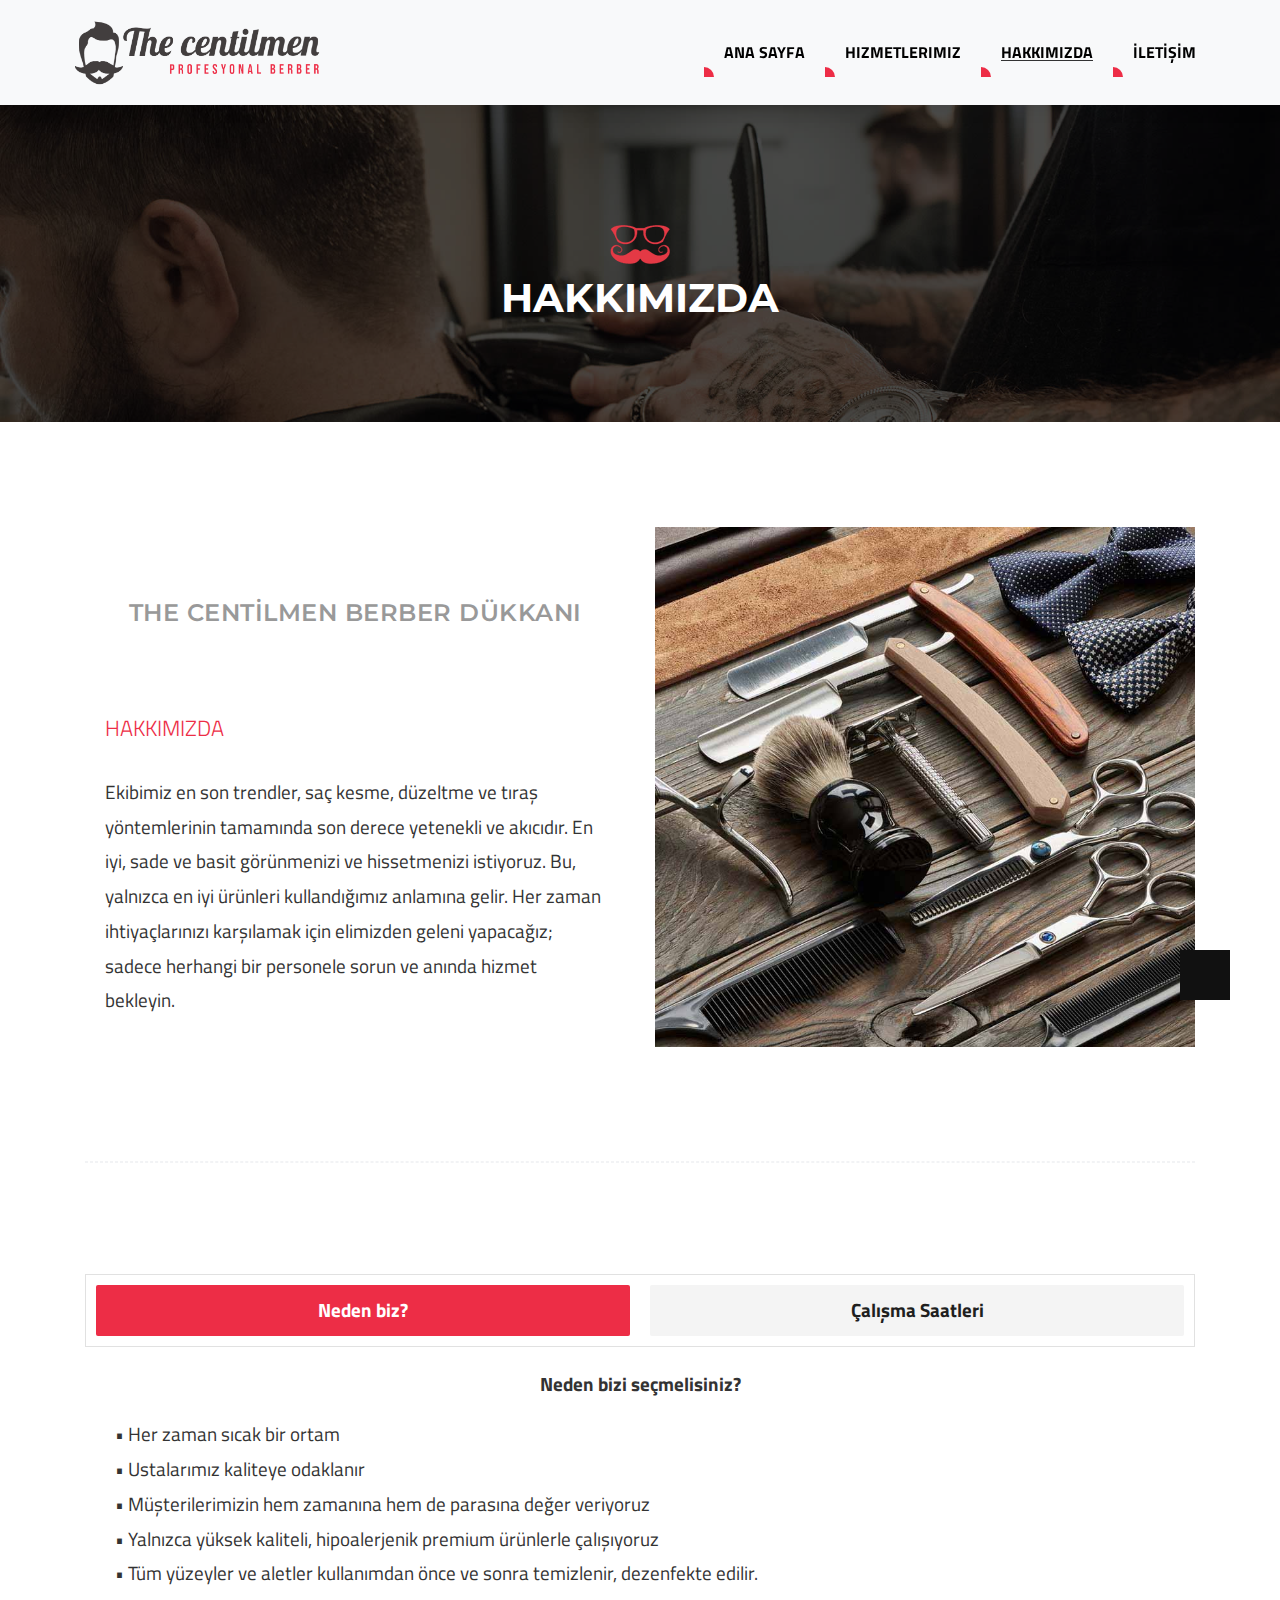
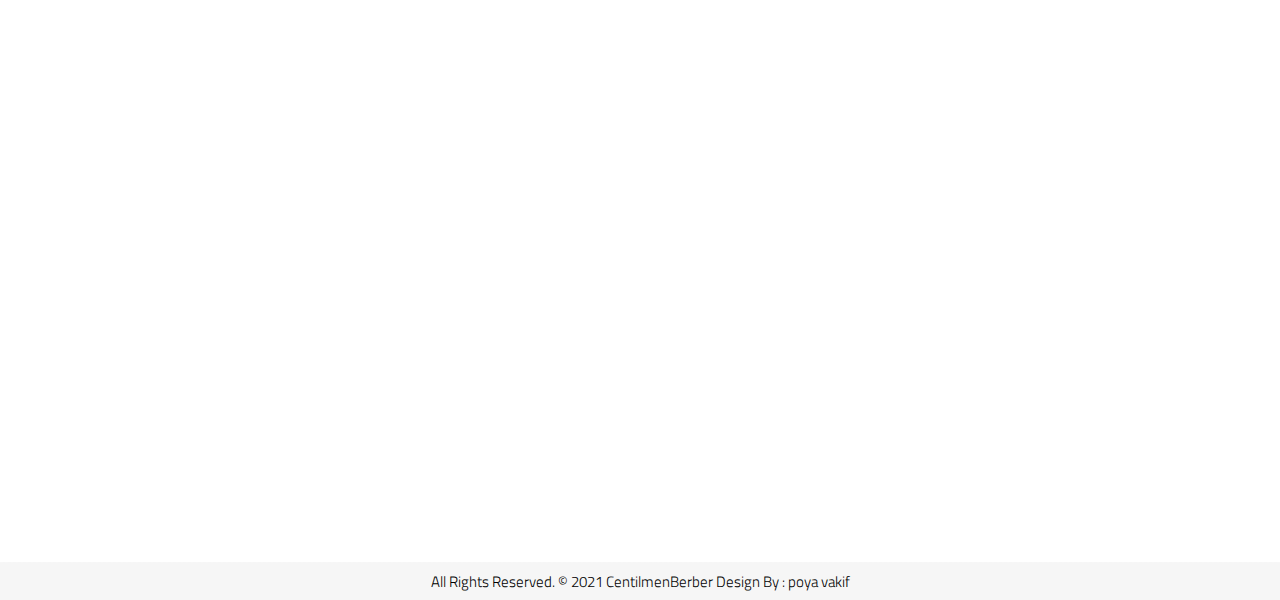
==== commit 535fc7fe: "refactoring files" ====
--- a/about.html
+++ b/about.html
@@ -1,33 +1,30 @@
 <!DOCTYPE html>
-<html lang="en">
-
+<html lang="tr">
     <!-- Basic -->
     <meta charset="utf-8">
     <meta http-equiv="X-UA-Compatible" content="IE=edge">   
-   
     <!-- Mobile Metas -->
     <meta name="viewport" content="width=device-width, minimum-scale=1.0, maximum-scale=1.0, user-scalable=no">
- 
      <!-- Site Metas -->
-    <title>StyleBarber - Bootstrap 4 Responsive HTML5 Template</title>  
-    <meta name="keywords" content="">
-    <meta name="description" content="">
-    <meta name="author" content="">
-
+    <title>Centilmen Berber Hakkinda</title>  
+    <meta name="keywords" content="HAKKIMIZDA berber centilmen sakal Saç düzeltme tıraş Afyon Merkez">
+    <meta name="description" content="Ekibimiz en son trendler, saç kesme, düzeltme ve tıraş yöntemlerinin tamamında son derece yetenekli ve akıcıdır. En iyi, sade ve basit görünmenizi ve hissetmenizi istiyoruz. Bu, yalnızca en iyi ürünleri kullandığımız anlamına gelir. Her zaman ihtiyaçlarınızı karşılamak için elimizden geleni yapacağız; sadece herhangi bir personele sorun ve anında hizmet bekleyin.">
+    <meta name="author" content="pooya vaghef">
     <!-- Site Icons -->
     <link rel="shortcut icon" href="images/favicon.ico" type="image/x-icon" />
     <link rel="apple-touch-icon" href="images/apple-touch-icon.png">
-
     <!-- Bootstrap CSS -->
-    <link rel="stylesheet" href="css/bootstrap.min.css">
+    <link rel="stylesheet" href="https://maxcdn.bootstrapcdn.com/bootstrap/4.0.0/css/bootstrap.min.css" integrity="sha384-Gn5384xqQ1aoWXA+058RXPxPg6fy4IWvTNh0E263XmFcJlSAwiGgFAW/dAiS6JXm" crossorigin="anonymous">
     <!-- Site CSS -->
     <link rel="stylesheet" href="style.css">
     <!-- ALL VERSION CSS -->
     <link rel="stylesheet" href="css/versions.css">
     <!-- Responsive CSS -->
     <link rel="stylesheet" href="css/responsive.css">
-    <!-- Custom CSS -->
-    <link rel="stylesheet" href="css/custom.css">
+	<link rel="stylesheet" href="https://pro.fontawesome.com/releases/v5.10.0/css/all.css" integrity="sha384-AYmEC3Yw5cVb3ZcuHtOA93w35dYTsvhLPVnYs9eStHfGJvOvKxVfELGroGkvsg+p" crossorigin="anonymous"/>
+	<link rel="preconnect" href="https://fonts.googleapis.com">
+	<link rel="preconnect" href="https://fonts.gstatic.com" crossorigin>
+	<link href="https://fonts.googleapis.com/css2?family=Titillium+Web:wght@200;300;400;600;700;900&display=swap" rel="stylesheet">
 
 </head>
 <body class="barber_version">
@@ -86,7 +83,6 @@
 							<div class="clearfix"></div>
 						
 						</div>
-						<!-- .title end -->
 					</div>
 				</div>
 			</div>
@@ -102,7 +98,7 @@
 							<p> Ekibimiz en son trendler, saç kesme, düzeltme ve tıraş yöntemlerinin tamamında son derece yetenekli ve akıcıdır.
 								En iyi, sade ve basit görünmenizi ve hissetmenizi istiyoruz. Bu, yalnızca en iyi ürünleri kullandığımız anlamına gelir.
 								Her zaman ihtiyaçlarınızı karşılamak için elimizden geleni yapacağız; sadece herhangi bir personele sorun ve anında hizmet bekleyin. </p>
-						</div><!-- end messagebox -->
+						</div>
 					</div><!-- end col -->
 					<div class="col-md-6 text-center">
 						<div class="right-box">
@@ -140,7 +136,6 @@
 									<p>Cmt:	12:00 – 21:00</p>
 									<p>Paz:	Kapalı</p>
 								</div>
-							
 							</div><!-- tab content -->
 						</div>
 					</div><!-- end col -->
@@ -148,18 +143,16 @@
 			</div>
 		</div>
 		<div class="certificates mb-5">
-			<!-- <div class="service-widget"> -->
 			<div class="post-media wow fadeIn cert-item">
 				<a href="./uploads/certificate1.jpg" data-rel="prettyPhoto[gal]" class=" global-radius">
 					<img src="./uploads/certificate1.jpg" alt="certificate-1">
 				</a>
-				
 			</div>
-		<!-- </div> -->
 		<div class="post-media wow fadeIn cert-item">
 			<a href="./uploads/certificate3.jpg" data-rel="prettyPhoto[gal]" class=" global-radius">
 			<img src="./uploads/certificate3.jpg" alt="certificate-3">
-			</a></div>
+			</a>
+		</div>
 			<div class="post-media wow fadeIn cert-item">
 				<a href="./uploads/certificate2.jpg" data-rel="prettyPhoto[gal]" class=" global-radius">
 			<img src="./uploads/certificate2.jpg" alt="certificate-2">
@@ -176,14 +169,11 @@
 			</div><!-- end container -->
 		</div><!-- end copyrights -->
 	</div>
-
-    <a href="#" id="scroll-to-top" class="dmtop global-radius"><i class="fa fa-angle-up"></i></a>
-
+    <a href="#" id="scroll-to-top" class="dmtop global-radius"><i class="fas fa-angle-up"></i></a>
     <!-- ALL JS FILES -->
     <script src="js/all.js"></script>
 	<script src="js/responsive-tabs.js"></script>
     <!-- ALL PLUGINS -->
     <script src="js/custom.js"></script>
-
-</body>
+ </body>
 </html>--- a/style.css
+++ b/style.css
@@ -6,7 +6,7 @@
     IMPORT FONTS
 -------------------------------------------------------------------*/
 
-@import url('https://fonts.googleapis.com/css?family=Titillium+Web:200,300,400,600,700,900');
+/* @import url("https://fonts.googleapis.com/css?family=Titillium+Web:200,300,400,600,700,900"); */
 
 /*------------------------------------------------------------------
     IMPORT FILES
@@ -19,59 +19,60 @@
 @import url(css/flaticon.css);
 @import url(css/prettyPhoto.css);
 @import url(css/owl.carousel.css);
-@import url(css/font-awesome.min.css);
+/* @import url(css/font-awesome.min.css); */
 
 /*------------------------------------------------------------------
     SKELETON
 -------------------------------------------------------------------*/
 
 body {
-    color: #333;
-    font-size: 15px;
-    font-family: 'Titillium Web', sans-serif;
-    line-height: 1.80857;
-}
-
-html, body{
-	height: 100%;
+  color: #333;
+  font-size: 15px;
+  font-family: "Titillium Web", sans-serif;
+  line-height: 1.80857;
+}
+
+html,
+body {
+  height: 100%;
 }
 
 body.demos .section {
-    background: url(images/bg.png) repeat top center #f2f3f5;
+  background: url(images/bg.png) repeat top center #f2f3f5;
 }
 
 body.demos .section-title img {
-    max-width: 280px;
-    display: block;
-    margin: 10px auto;
+  max-width: 280px;
+  display: block;
+  margin: 10px auto;
 }
 
 body.demos .service-widget h3 {
-    border-bottom: 1px solid #ededed;
-    font-size: 18px;
-    padding: 20px 0;
-    background-color: #ffffff;
+  border-bottom: 1px solid #ededed;
+  font-size: 18px;
+  padding: 20px 0;
+  background-color: #ffffff;
 }
 
 body.demos .service-widget {
-    margin: 0 0 30px;
-    padding: 30px;
-    background-color: #fff
+  margin: 0 0 30px;
+  padding: 30px;
+  background-color: #fff;
 }
 
 body.demos .container-fluid {
-    max-width: 1080px
+  max-width: 1080px;
 }
 
 a {
-    color: #1f1f1f;
-    text-decoration: none !important;
-    outline: none !important;
-    -webkit-transition: all .3s ease-in-out;
-    -moz-transition: all .3s ease-in-out;
-    -ms-transition: all .3s ease-in-out;
-    -o-transition: all .3s ease-in-out;
-    transition: all .3s ease-in-out;
+  color: #1f1f1f;
+  text-decoration: none !important;
+  outline: none !important;
+  -webkit-transition: all 0.3s ease-in-out;
+  -moz-transition: all 0.3s ease-in-out;
+  -ms-transition: all 0.3s ease-in-out;
+  -o-transition: all 0.3s ease-in-out;
+  transition: all 0.3s ease-in-out;
 }
 
 h1,
@@ -80,38 +81,38 @@
 h4,
 h5,
 h6 {
-    letter-spacing: 0;
-    font-weight: normal;
-    position: relative;
-    padding: 0 0 10px 0;
-    font-weight: normal;
-    line-height: 120% !important;
-    color: #1f1f1f;
-    margin: 0
+  letter-spacing: 0;
+  font-weight: normal;
+  position: relative;
+  padding: 0 0 10px 0;
+  font-weight: normal;
+  line-height: 120% !important;
+  color: #1f1f1f;
+  margin: 0;
 }
 
 h1 {
-    font-size: 1.5rem
+  font-size: 1.5rem;
 }
 
 h2 {
-    font-size: 22px
+  font-size: 22px;
 }
 
 h3 {
-    font-size: 18px
+  font-size: 18px;
 }
 
 h4 {
-    font-size: 16px
+  font-size: 16px;
 }
 
 h5 {
-    font-size: 14px
+  font-size: 14px;
 }
 
 h6 {
-    font-size: 13px
+  font-size: 13px;
 }
 
 h1 a,
@@ -120,9 +121,9 @@
 h4 a,
 h5 a,
 h6 a {
-    color: #212121;
-    text-decoration: none!important;
-    opacity: 1
+  color: #212121;
+  text-decoration: none !important;
+  opacity: 1;
 }
 
 h1 a:hover,
@@ -131,396 +132,394 @@
 h4 a:hover,
 h5 a:hover,
 h6 a:hover {
-    opacity: .8
+  opacity: 0.8;
 }
 
 a {
-    color: #1f1f1f;
-    text-decoration: none;
-    outline: none;
+  color: #1f1f1f;
+  text-decoration: none;
+  outline: none;
 }
 
 a,
 .btn {
-    text-decoration: none !important;
-    outline: none !important;
-    -webkit-transition: all .3s ease-in-out;
-    -moz-transition: all .3s ease-in-out;
-    -ms-transition: all .3s ease-in-out;
-    -o-transition: all .3s ease-in-out;
-    transition: all .3s ease-in-out;
+  text-decoration: none !important;
+  outline: none !important;
+  -webkit-transition: all 0.3s ease-in-out;
+  -moz-transition: all 0.3s ease-in-out;
+  -ms-transition: all 0.3s ease-in-out;
+  -o-transition: all 0.3s ease-in-out;
+  transition: all 0.3s ease-in-out;
 }
 
 .btn-custom {
-    margin-top: 20px;
-    background-color: transparent !important;
-    border: 2px solid #ddd;
-    padding: 12px 40px;
-    font-size: 16px;
+  margin-top: 20px;
+  background-color: transparent !important;
+  border: 2px solid #ddd;
+  padding: 12px 40px;
+  font-size: 16px;
 }
 
 .lead {
-    font-size: 18px;
-    line-height: 30px;
-    color: #767676;
-    margin: 0;
-    padding: 0;
+  font-size: 18px;
+  line-height: 30px;
+  color: #767676;
+  margin: 0;
+  padding: 0;
 }
 
 blockquote {
-    margin: 20px 0 20px;
-    padding: 30px;
-}
-ul, li, ol{
-	list-style: none;
-	margin: 0px;
-	padding: 0px;
-}
-
+  margin: 20px 0 20px;
+  padding: 30px;
+}
+ul,
+li,
+ol {
+  list-style: none;
+  margin: 0px;
+  padding: 0px;
+}
 
 /*------------------------------------------------------------------
     WP CORE
 -------------------------------------------------------------------*/
 
 .first {
-    clear: both
+  clear: both;
 }
 
 .last {
-    margin-right: 0
+  margin-right: 0;
 }
 
 .alignnone {
-    margin: 5px 20px 20px 0;
+  margin: 5px 20px 20px 0;
 }
 
 .aligncenter,
 div.aligncenter {
-    display: block;
-    margin: 5px auto 5px auto;
+  display: block;
+  margin: 5px auto 5px auto;
 }
 
 .alignright {
-    float: right;
-    margin: 10px 0 20px 20px;
+  float: right;
+  margin: 10px 0 20px 20px;
 }
 
 .alignleft {
-    float: left;
-    margin: 10px 20px 20px 0;
+  float: left;
+  margin: 10px 20px 20px 0;
 }
 
 a img.alignright {
-    float: right;
-    margin: 10px 0 20px 20px;
+  float: right;
+  margin: 10px 0 20px 20px;
 }
 
 a img.alignnone {
-    margin: 10px 20px 20px 0;
+  margin: 10px 20px 20px 0;
 }
 
 a img.alignleft {
-    float: left;
-    margin: 10px 20px 20px 0;
+  float: left;
+  margin: 10px 20px 20px 0;
 }
 
 a img.aligncenter {
-    display: block;
-    margin-left: auto;
-    margin-right: auto
+  display: block;
+  margin-left: auto;
+  margin-right: auto;
 }
 
 .wp-caption {
-    background: #fff;
-    border: 1px solid #f0f0f0;
-    max-width: 96%;
-    /* Image does not overflow the content area */
-    padding: 5px 3px 10px;
-    text-align: center;
+  background: #fff;
+  border: 1px solid #f0f0f0;
+  max-width: 96%;
+  /* Image does not overflow the content area */
+  padding: 5px 3px 10px;
+  text-align: center;
 }
 
 .wp-caption.alignnone {
-    margin: 5px 20px 20px 0;
+  margin: 5px 20px 20px 0;
 }
 
 .wp-caption.alignleft {
-    margin: 5px 20px 20px 0;
+  margin: 5px 20px 20px 0;
 }
 
 .wp-caption.alignright {
-    margin: 5px 0 20px 20px;
+  margin: 5px 0 20px 20px;
 }
 
 .wp-caption img {
-    border: 0 none;
-    height: auto;
-    margin: 0;
-    max-width: 98.5%;
-    padding: 0;
-    width: auto;
+  border: 0 none;
+  height: auto;
+  margin: 0;
+  max-width: 98.5%;
+  padding: 0;
+  width: auto;
 }
 
 .wp-caption p.wp-caption-text {
-    font-size: 11px;
-    line-height: 17px;
-    margin: 0;
-    padding: 0 4px 5px;
-}
-
+  font-size: 11px;
+  line-height: 17px;
+  margin: 0;
+  padding: 0 4px 5px;
+}
 
 /* Text meant only for screen readers. */
 
 .screen-reader-text {
-    clip: rect(1px, 1px, 1px, 1px);
-    position: absolute !important;
-    height: 1px;
-    width: 1px;
-    overflow: hidden;
+  clip: rect(1px, 1px, 1px, 1px);
+  position: absolute !important;
+  height: 1px;
+  width: 1px;
+  overflow: hidden;
 }
 
 .screen-reader-text:focus {
-    background-color: #f1f1f1;
-    border-radius: 3px;
-    box-shadow: 0 0 2px 2px rgba(0, 0, 0, 0.6);
-    clip: auto !important;
-    color: #21759b;
-    display: block;
-    font-size: 14px;
-    font-size: 0.875rem;
-    font-weight: bold;
-    height: auto;
-    left: 5px;
-    line-height: normal;
-    padding: 15px 23px 14px;
-    text-decoration: none;
-    top: 5px;
-    width: auto;
-    z-index: 100000;
-    /* Above WP toolbar. */
+  background-color: #f1f1f1;
+  border-radius: 3px;
+  box-shadow: 0 0 2px 2px rgba(0, 0, 0, 0.6);
+  clip: auto !important;
+  color: #21759b;
+  display: block;
+  font-size: 14px;
+  font-size: 0.875rem;
+  font-weight: bold;
+  height: auto;
+  left: 5px;
+  line-height: normal;
+  padding: 15px 23px 14px;
+  text-decoration: none;
+  top: 5px;
+  width: auto;
+  z-index: 100000;
+  /* Above WP toolbar. */
 }
 
 /*------------------------------------------------------------------
     HEADER
 -------------------------------------------------------------------*/
 
-.top-add{
-	background: #ed2d46;
-	border: none;
-	border-radius: 0px;
-	color: #ffffff;
-	margin: 0px;
-}
-.logo-img{
-    width: 21%;
-    margin-left: 5%;
-}
-#navbars-rs-food{
-    margin-right: 5%;
+.top-add {
+  background: #ed2d46;
+  border: none;
+  border-radius: 0px;
+  color: #ffffff;
+  margin: 0px;
+}
+.logo-img {
+  width: 21%;
+  margin-left: 5%;
+}
+#navbars-rs-food {
+  margin-right: 5%;
 }
 .top-navbar {
-    position: relative;
-    z-index: 10;
+  position: relative;
+  z-index: 10;
 }
 
 .top-navbar .navbar {
-    padding: 15px 0px;
-    width: 100%;
-	-webkit-box-shadow: 0px 0px 18px 1px rgba(0, 0, 0, 0.1);
-	box-shadow: 0px 0px 18px 1px rgba(0, 0, 0, 0.1);
-    transition: height .3s ease-out, background .3s ease-out, box-shadow .3s ease-out;
-    -webkit-transform: translate3d(0, 0, 0);
-    transform: translate3d(0, 0, 0);
-    z-index: 100;
-    font-size: 1.2rem !important;
-}
-
-.top-navbar.fixed-menu{
-	position: fixed;
-	width: 100%;
-	top: 0;
-	-webkit-box-shadow: 0px 0px 18px 1px rgba(0, 0, 0, 0.1);
-	box-shadow: 0px 0px 18px 1px rgba(0, 0, 0, 0.1);
-    transition: height .3s ease-out, background .3s ease-out, box-shadow .3s ease-out;
-    -webkit-transform: translate3d(0, 0, 0);
-    transform: translate3d(0, 0, 0);
-}
-
-.top-navbar .navbar-light .navbar-nav .nav-link{
-	position: relative;
-	padding: 10px 20px;
-    font-size: 1rem;
-    font-weight: bolder;
-    color: #000;
-	/* color: #ffffff; */
+  padding: 15px 0px;
+  width: 100%;
+  -webkit-box-shadow: 0px 0px 18px 1px rgba(0, 0, 0, 0.1);
+  box-shadow: 0px 0px 18px 1px rgba(0, 0, 0, 0.1);
+  transition: height 0.3s ease-out, background 0.3s ease-out,
+    box-shadow 0.3s ease-out;
+  -webkit-transform: translate3d(0, 0, 0);
+  transform: translate3d(0, 0, 0);
+  z-index: 100;
+  font-size: 1.2rem !important;
+}
+
+.top-navbar.fixed-menu {
+  position: fixed;
+  width: 100%;
+  top: 0;
+  -webkit-box-shadow: 0px 0px 18px 1px rgba(0, 0, 0, 0.1);
+  box-shadow: 0px 0px 18px 1px rgba(0, 0, 0, 0.1);
+  transition: height 0.3s ease-out, background 0.3s ease-out,
+    box-shadow 0.3s ease-out;
+  -webkit-transform: translate3d(0, 0, 0);
+  transform: translate3d(0, 0, 0);
+}
+
+.top-navbar .navbar-light .navbar-nav .nav-link {
+  position: relative;
+  padding: 10px 20px;
+  font-size: 1rem;
+  font-weight: bolder;
+  color: #000;
+  /* color: #ffffff; */
 }
 .top-navbar .navbar-light .navbar-nav .nav-link::after {
-	content: "";
-    background: #ed2d46;
-    z-index: -1;
-    width: 10px;
-    height: 10px;
-    position: absolute;
-    bottom: 0;
-    left: 0;
-	border-radius: 0px 50px 0px 0px; 
-    transition: .3s linear;
-}
-.top-navbar .navbar-light .navbar-nav .nav-item.active .nav-link{
-	font-weight: 700;
+  content: "";
+  background: #ed2d46;
+  z-index: -1;
+  width: 10px;
+  height: 10px;
+  position: absolute;
+  bottom: 0;
+  left: 0;
+  border-radius: 0px 50px 0px 0px;
+  transition: 0.3s linear;
+}
+.top-navbar .navbar-light .navbar-nav .nav-item.active .nav-link {
+  font-weight: 700;
 }
 .nav-item.active {
-    text-decoration: underline;
-    text-underline-position: from-font;
-}
-.tab-section{
-    font-size: 1.2rem;
-    /* font-weight: bold; */
+  text-decoration: underline;
+  text-underline-position: from-font;
+}
+.tab-section {
+  font-size: 1.2rem;
+  /* font-weight: bold; */
 }
 #tab_a p {
-    font-weight: bold;
-}
-#myTab li{
-    font-weight: bold;
-}
-.top-navbar .navbar-light .navbar-nav .nav-item{	
-	position: relative;
-	z-index: 0;
-    font-size: 1.2rem;
+  font-weight: bold;
+}
+#myTab li {
+  font-weight: bold;
+}
+.top-navbar .navbar-light .navbar-nav .nav-item {
+  position: relative;
+  z-index: 0;
+  font-size: 1.2rem;
 }
 .top-navbar .navbar-light .navbar-nav .nav-link:hover::after {
-    width: 100%;
-    height: 100%;
-    border-radius: 0px 15px 0px 0px;
-    font-size: 1.3rem;
-}
-.top-navbar .navbar-nav{	
-	position: relative;
-	z-index: 0;
-}
-
-
-.navbar-light .navbar-toggler{
-	padding: 5px 10px 10px;
-	margin: 0 0 0 10px;
-	position: relative;
-	border-radius: 2px;
-	border-color: rgba(0,0,0,.5);
-	z-index: 9999;
+  width: 100%;
+  height: 100%;
+  border-radius: 0px 15px 0px 0px;
+  font-size: 1.3rem;
+}
+.top-navbar .navbar-nav {
+  position: relative;
+  z-index: 0;
+}
+
+.navbar-light .navbar-toggler {
+  padding: 5px 10px 10px;
+  margin: 0 0 0 10px;
+  position: relative;
+  border-radius: 2px;
+  border-color: rgba(0, 0, 0, 0.5);
+  z-index: 9999;
 }
 .navbar-toggler .icon-bar {
-    display: block;
-    width: 22px;
-    height: 2px;
-    border-radius: 1px;
+  display: block;
+  width: 22px;
+  height: 2px;
+  border-radius: 1px;
 }
 
 .navbar-toggler .icon-bar {
-	background: #010101;
-	transition: all 0.2s;
-	width: 0 auto;
-	width: 25px;
-	margin-top: 5px;
+  background: #010101;
+  transition: all 0.2s;
+  width: 0 auto;
+  width: 25px;
+  margin-top: 5px;
 }
 
 .navbar-toggler .icon-bar:hover {
-	background: #ed2d44;
-}
-
-
+  background: #ed2d44;
+}
 
 /*------------------------------------------------------------------
     Banner
 -------------------------------------------------------------------*/
 
-#full-width{
-	width: 100%;
-	height: 100%;
+#full-width {
+  width: 100%;
+  height: 100%;
 }
 
 .display-table {
-    display: table;
-    width: 100%;
-    height: 100%;
+  display: table;
+  width: 100%;
+  height: 100%;
 }
 
 .display-table-cell {
-    display: table-cell;
-    vertical-align:sub;
-}
-
-.slider-01{
-	background: url(uploads/slider-img-01.jpg) no-repeat center;
-	background-size: cover;
-	height: 100vh;
-}
-.slider-02{
-	background: url(uploads/slider-img-02.jpg) no-repeat center;
-	background-size: cover;
-	height: 100vh;
-}
-.slider-03{
-	background: url(uploads/slider-img-03.jpg) no-repeat center;
-	background-size: cover;
-	height: 100vh;
-}
-
-.home-hero .big-tagline h2{
-	font-size: 2.2rem;
-	color: #ffffff;
-	padding: 2rem 0px;
-    /* top:50px */
-}
-.home-hero .big-tagline h1{
-    font-size: 48px;
-	color: #ffffff;
-	padding: 2rem 0px; 
-}
-.home-hero .big-tagline h3{
-    font-size: 1.5rem;
-	color: #ffffff;
-	padding: 2rem 0px; 
-}
-
-.home-hero .big-tagline p{
-	color: #ffffff;
-	padding-bottom: 2rem;
-    padding-left: 1rem;
-    padding-right: 1rem;
-    font-size: 1.2rem;
-    
-}
-
-.overlay{
-	position: relative;
-}
-.overlay::before{
-	content: "";
-	background: rgba(0,0,0,0.8);
-	width: 100%;
-	height: 100%;
-	left: 0;
-	top: 0;
-	position: absolute;
-	z-index: 0;
-}
-
-.home-hero .owl-nav .owl-prev{
-    color: #ffffff;
-	position: absolute;
-	left: 0px;
-}
-.home-hero .owl-nav .owl-prev:hover i{
-	background: #ed2d46;
-	color: #ffffff;
-}
-.home-hero .owl-nav .owl-next{
-    color: #ffffff;
-	position: absolute;
-	right: 0px;
-}
-.home-hero .owl-nav .owl-next:hover i{
-	background: #ed2d46;
-	color: #ffffff;
+  display: table-cell;
+  vertical-align: sub;
+}
+
+.slider-01 {
+  background: url(uploads/slider-img-01.jpg) no-repeat center;
+  background-size: cover;
+  height: 100vh;
+}
+.slider-02 {
+  background: url(uploads/slider-img-02.jpg) no-repeat center;
+  background-size: cover;
+  height: 100vh;
+}
+.slider-03 {
+  background: url(uploads/slider-img-03.jpg) no-repeat center;
+  background-size: cover;
+  height: 100vh;
+}
+
+.home-hero .big-tagline h2 {
+  font-size: 2.2rem;
+  color: #ffffff;
+  padding: 2rem 0px;
+  /* top:50px */
+}
+.home-hero .big-tagline h1 {
+  font-size: 48px;
+  color: #ffffff;
+  padding: 2rem 0px;
+}
+.home-hero .big-tagline h3 {
+  font-size: 1.5rem;
+  color: #ffffff;
+  padding: 2rem 0px;
+}
+
+.home-hero .big-tagline p {
+  color: #ffffff;
+  padding-bottom: 2rem;
+  padding-left: 1rem;
+  padding-right: 1rem;
+  font-size: 1.2rem;
+}
+
+.overlay {
+  position: relative;
+}
+.overlay::before {
+  content: "";
+  background: rgba(0, 0, 0, 0.8);
+  width: 100%;
+  height: 100%;
+  left: 0;
+  top: 0;
+  position: absolute;
+  z-index: 0;
+}
+
+.home-hero .owl-nav .owl-prev {
+  color: #ffffff;
+  position: absolute;
+  left: 0px;
+}
+.home-hero .owl-nav .owl-prev:hover i {
+  background: #ed2d46;
+  color: #ffffff;
+}
+.home-hero .owl-nav .owl-next {
+  color: #ffffff;
+  position: absolute;
+  right: 0px;
+}
+.home-hero .owl-nav .owl-next:hover i {
+  background: #ed2d46;
+  color: #ffffff;
 }
 
 /*------------------------------------------------------------------
@@ -528,253 +527,249 @@
 -------------------------------------------------------------------*/
 
 .parallax {
-    background-attachment: fixed;
-    background-size: cover;
-    height: 100%;
-    padding: 0px;
-    position: relative;
-    width: 100%;
+  background-attachment: fixed;
+  background-size: cover;
+  height: 100%;
+  padding: 0px;
+  position: relative;
+  width: 100%;
 }
 
 .parallax.parallax-off {
-    background-attachment: scroll !important;
-    display: block;
-    height: 100%;
-    min-height: 100%;
-    overflow: hidden;
-    position: relative;
-    background-position: center center;
-    vertical-align: sub;
-    width: 100%;
-    z-index: 2;
-}
-
-.parallax-off::before{
-	content: "";
-	position: absolute; 
-	width: 100%;
-	height: 100%;
-	background: rgba(0,0,0,.6);
-	left: 0px;
-	top: 0px;
-}
-
+  background-attachment: scroll !important;
+  display: block;
+  height: 100%;
+  min-height: 100%;
+  overflow: hidden;
+  position: relative;
+  background-position: center center;
+  vertical-align: sub;
+  width: 100%;
+  z-index: 2;
+}
+
+.parallax-off::before {
+  content: "";
+  position: absolute;
+  width: 100%;
+  height: 100%;
+  background: rgba(0, 0, 0, 0.6);
+  left: 0px;
+  top: 0px;
+}
 
 .no-scroll-xy {
-    overflow: hidden !important;
-    -webkit-transition: all .4s ease-in-out;
-    -moz-transition: all .4s ease-in-out;
-    -ms-transition: all .4s ease-in-out;
-    -o-transition: all .4s ease-in-out;
-    transition: all .4s ease-in-out;
+  overflow: hidden !important;
+  -webkit-transition: all 0.4s ease-in-out;
+  -moz-transition: all 0.4s ease-in-out;
+  -ms-transition: all 0.4s ease-in-out;
+  -o-transition: all 0.4s ease-in-out;
+  transition: all 0.4s ease-in-out;
 }
 
 .section {
-    display: block;
-    position: relative;
-    overflow: hidden;
-    padding-top: 8%;
-    padding-bottom: 4%;
+  display: block;
+  position: relative;
+  overflow: hidden;
+  padding-top: 8%;
+  padding-bottom: 4%;
 }
 
 .noover {
-    overflow: visible;
+  overflow: visible;
 }
 
 .noover .btn-dark {
-    border: 0 !important;
+  border: 0 !important;
 }
 
 .nopad {
-    padding: 0;
+  padding: 0;
 }
 
 .nopadtop {
-    padding-top: 0;
+  padding-top: 0;
 }
 
 .section.wb {
-    background-color: #ffffff;
+  background-color: #ffffff;
 }
 
 .section.lb {
-    background-color: #f2f3f5;
+  background-color: #f2f3f5;
 }
 
 .section.db {
-    background-color: #1f1f1f;
+  background-color: #1f1f1f;
 }
 
 .section.color1 {
-    background-color: #448AFF;
+  background-color: #448aff;
 }
 
 .first-section {
-    display: block;
-    position: relative;
-    overflow: hidden;
-    padding: 16em 0 13em;
-}
-
-.first-section::before{
-	content: "";
-	position: absolute;
-	top: 0px;
-	left: 0px;
-	width: 100%;
-	height: 100%;
-	background: #000000;
-}
-.first-section::before{
-	opacity: 0.5;
+  display: block;
+  position: relative;
+  overflow: hidden;
+  padding: 16em 0 13em;
+}
+
+.first-section::before {
+  content: "";
+  position: absolute;
+  top: 0px;
+  left: 0px;
+  width: 100%;
+  height: 100%;
+  background: #000000;
+}
+.first-section::before {
+  opacity: 0.5;
 }
 
 .first-section h2 {
-    color: #ffffff;
-    font-size: 68px;
-    font-weight: 300;
-    text-transform: capitalize;
-    display: block;
-    margin: 0;
-    padding: 0 0 30px;
-    position: relative;
-}
-
-.big-tagline{
-	padding: 10px 0px;
-	position: relative;
-	z-index: 2;
-    margin-top: 10%;
+  color: #ffffff;
+  font-size: 68px;
+  font-weight: 300;
+  text-transform: capitalize;
+  display: block;
+  margin: 0;
+  padding: 0 0 30px;
+  position: relative;
+}
+
+.big-tagline {
+  padding: 10px 0px;
+  position: relative;
+  z-index: 2;
+  margin-top: 10%;
 }
 
 .first-section .lead {
-    font-size: 21px;
-    font-weight: 300;
-    padding: 0 0 40px;
-    margin: 0;
-    line-height: inherit;
-    color: #ffffff;
+  font-size: 21px;
+  font-weight: 300;
+  padding: 0 0 40px;
+  margin: 0;
+  line-height: inherit;
+  color: #ffffff;
 }
 
 .macbookright {
-    width: 980px;
-    position: absolute;
-    right: -15%;
-    bottom: -6%;
+  width: 980px;
+  position: absolute;
+  right: -15%;
+  bottom: -6%;
 }
 
 .section-title {
-    display: block;
-    position: relative;
-    margin-bottom: 60px;
+  display: block;
+  position: relative;
+  margin-bottom: 60px;
 }
 
 .section-title p {
-    color: #999;
-    font-weight: 400;
-    font-size: 18px;
-    line-height: 33px;
-    margin: 0;
+  color: #999;
+  font-weight: 400;
+  font-size: 18px;
+  line-height: 33px;
+  margin: 0;
 }
 
 .section-title h3 {
-    font-size: 42px;
-    font-weight: 300;
-    line-height: 62px;
-    margin: 0 0 25px;
-    padding: 0;
-    text-transform: none;
+  font-size: 42px;
+  font-weight: 300;
+  line-height: 62px;
+  margin: 0 0 25px;
+  padding: 0;
+  text-transform: none;
 }
 
 .section.colorsection p,
 .section.colorsection h3,
 .section.db h3 {
-    color: #ffffff;
-}
-
-.our-inner-taem{
-	position: relative;
-}
-
-.our-inner-taem .t-top::before{
-	position: absolute;
-	content: "";
-	width: 0px;
-	right:0px;
-	top: 0px;
-	height: 2px;
-	background-color: #000;
-	-webkit-transition: all .5s ease;
-	-moz-transition: all .5s ease;
-	-ms-transition: all .5s ease;
-	-o-transition: all .5s ease;
-	transition: all .5s ease;
-}
-.our-inner-taem .t-top::after{
-	position: absolute;
-	content: "";
-	right:0px;
-	top: 0px;
-	width: 2px;
-	height: 0px;
-	background-color: #000;
-	-webkit-transition: all .5s ease;
-	-moz-transition: all .5s ease;
-	-ms-transition: all .5s ease;
-	-o-transition: all .5s ease;
-	transition: all .5s ease;
-}
-
-
-.parallax-inner-bg .section-title small{
-	color: #ffffff;
-}
-
-.our-inner-taem .t-bottom::before{
-	position: absolute;
-	content: "";
-	width: 0px;
-	left: 0px;
-	bottom: 0px;
-	height: 2px;
-	background-color: #000;
-	-webkit-transition: all .5s ease;
-	-moz-transition: all .5s ease;
-	-ms-transition: all .5s ease;
-	-o-transition: all .5s ease;
-	transition: all .5s ease;
-}
-
-.our-inner-taem .t-bottom::after{
-	position: absolute;
-	content: "";
-	left: 0px;
-	bottom: 0px;
-	width: 2px;
-	height: 0px;
-	background-color: #000;
-	-webkit-transition: all .5s ease;
-	-moz-transition: all .5s ease;
-	-ms-transition: all .5s ease;
-	-o-transition: all .5s ease;
-	transition: all .5s ease;
-}
-
-.our-inner-taem:hover .t-top::before{
-	width: 100%;
-}
-.our-inner-taem:hover .t-top::after{
-	height: 100%;
-}
-
-
-.our-inner-taem:hover .t-bottom::before{
-	width: 100%;
-}
-.our-inner-taem:hover .t-bottom::after{
-	height: 100%;
-}
-
+  color: #ffffff;
+}
+
+.our-inner-taem {
+  position: relative;
+}
+
+.our-inner-taem .t-top::before {
+  position: absolute;
+  content: "";
+  width: 0px;
+  right: 0px;
+  top: 0px;
+  height: 2px;
+  background-color: #000;
+  -webkit-transition: all 0.5s ease;
+  -moz-transition: all 0.5s ease;
+  -ms-transition: all 0.5s ease;
+  -o-transition: all 0.5s ease;
+  transition: all 0.5s ease;
+}
+.our-inner-taem .t-top::after {
+  position: absolute;
+  content: "";
+  right: 0px;
+  top: 0px;
+  width: 2px;
+  height: 0px;
+  background-color: #000;
+  -webkit-transition: all 0.5s ease;
+  -moz-transition: all 0.5s ease;
+  -ms-transition: all 0.5s ease;
+  -o-transition: all 0.5s ease;
+  transition: all 0.5s ease;
+}
+
+.parallax-inner-bg .section-title small {
+  color: #ffffff;
+}
+
+.our-inner-taem .t-bottom::before {
+  position: absolute;
+  content: "";
+  width: 0px;
+  left: 0px;
+  bottom: 0px;
+  height: 2px;
+  background-color: #000;
+  -webkit-transition: all 0.5s ease;
+  -moz-transition: all 0.5s ease;
+  -ms-transition: all 0.5s ease;
+  -o-transition: all 0.5s ease;
+  transition: all 0.5s ease;
+}
+
+.our-inner-taem .t-bottom::after {
+  position: absolute;
+  content: "";
+  left: 0px;
+  bottom: 0px;
+  width: 2px;
+  height: 0px;
+  background-color: #000;
+  -webkit-transition: all 0.5s ease;
+  -moz-transition: all 0.5s ease;
+  -ms-transition: all 0.5s ease;
+  -o-transition: all 0.5s ease;
+  transition: all 0.5s ease;
+}
+
+.our-inner-taem:hover .t-top::before {
+  width: 100%;
+}
+.our-inner-taem:hover .t-top::after {
+  height: 100%;
+}
+
+.our-inner-taem:hover .t-bottom::before {
+  width: 100%;
+}
+.our-inner-taem:hover .t-bottom::after {
+  height: 100%;
+}
 
 /*------------------------------------------------------------------
     PORTFOLIO
@@ -782,1817 +777,1807 @@
 
 .item-h2,
 .item-h1 {
-    height: 100% !important;
-    height: auto !important;
+  height: 100% !important;
+  height: auto !important;
 }
 
 .isotope-item {
-    z-index: 2;
-    padding: 0;
+  z-index: 2;
+  padding: 0;
 }
 
 .isotope-hidden.isotope-item {
-    pointer-events: none;
-    z-index: 1;
+  pointer-events: none;
+  z-index: 1;
 }
 
 .isotope,
 .isotope .isotope-item {
-    /* change duration value to whatever you like */
-    -webkit-transition-duration: 0.8s;
-    -moz-transition-duration: 0.8s;
-    transition-duration: 0.8s;
+  /* change duration value to whatever you like */
+  -webkit-transition-duration: 0.8s;
+  -moz-transition-duration: 0.8s;
+  transition-duration: 0.8s;
 }
 
 .isotope {
-    -webkit-transition-property: height, width;
-    -moz-transition-property: height, width;
-    transition-property: height, width;
+  -webkit-transition-property: height, width;
+  -moz-transition-property: height, width;
+  transition-property: height, width;
 }
 
 .isotope .isotope-item {
-    -webkit-transition-property: -webkit-transform, opacity;
-    -moz-transition-property: -moz-transform, opacity;
-    transition-property: transform, opacity;
+  -webkit-transition-property: -webkit-transform, opacity;
+  -moz-transition-property: -moz-transform, opacity;
+  transition-property: transform, opacity;
 }
 
 .portfolio-filter ul {
-    padding: 0;
-    z-index: 2;
-    display: block;
-    position: relative;
-    margin: 0;
+  padding: 0;
+  z-index: 2;
+  display: block;
+  position: relative;
+  margin: 0;
 }
 
 .portfolio-filter ul li {
-    border-radius: 0;
-    display: inline-block;
-    margin: 0 5px 0 0;
-    text-decoration: none;
-    text-transform: uppercase;
-    vertical-align: middle;
+  border-radius: 0;
+  display: inline-block;
+  margin: 0 5px 0 0;
+  text-decoration: none;
+  text-transform: uppercase;
+  vertical-align: middle;
 }
 
 .portfolio-filter ul li:last-child:after {
-    content: "";
+  content: "";
 }
 
 .portfolio-filter ul li .btn-dark {
-    box-shadow: none;
-    background-color: transparent;
-    border: 1px solid #e6e7e6 !important;
-    color: #1f1f1f;
-    font-weight: 400;
-    font-size: 13px;
-    padding: 10px 30px;
+  box-shadow: none;
+  background-color: transparent;
+  border: 1px solid #e6e7e6 !important;
+  color: #1f1f1f;
+  font-weight: 400;
+  font-size: 13px;
+  padding: 10px 30px;
 }
 
 .da-thumbs {
-    list-style: none;
-    position: relative;
-    padding: 0;
+  list-style: none;
+  position: relative;
+  padding: 0;
 }
 
 .da-thumbs .pitem {
-    margin: 0;
-    padding: 15px;
-    position: relative;
+  margin: 0;
+  padding: 15px;
+  position: relative;
 }
 
 .da-thumbs .pitem a,
 .da-thumbs .pitem a img {
-    display: block;
-    position: relative;
+  display: block;
+  position: relative;
 }
 
 .da-thumbs .pitem a {
-    overflow: hidden;
+  overflow: hidden;
 }
 
 .da-thumbs .pitem a div {
-    position: absolute;
-    background-color: rgba(0, 0, 0, 0.8);
-    width: 100%;
-    height: 100%;
+  position: absolute;
+  background-color: rgba(0, 0, 0, 0.8);
+  width: 100%;
+  height: 100%;
 }
 
 .da-thumbs .pitem a div h3 {
-    display: block;
-    color: #ffffff;
-    font-size: 20px;
-    padding: 30px 15px;
-    text-transform: capitalize;
-    font-weight: normal;
+  display: block;
+  color: #ffffff;
+  font-size: 20px;
+  padding: 30px 15px;
+  text-transform: capitalize;
+  font-weight: normal;
 }
 
 .da-thumbs .pitem a div h3 small {
-    display: block;
-    color: #ffffff;
-    margin-top: 5px;
-    font-size: 13px;
-    font-weight: 300;
+  display: block;
+  color: #ffffff;
+  margin-top: 5px;
+  font-size: 13px;
+  font-weight: 300;
 }
 
 .da-thumbs .pitem a div i {
-    background-color: #1f1f1f;
-    position: absolute;
-    color: #ffffff !important;
-    bottom: 0;
-    font-size: 15px;
-    z-index: 12;
-    right: 0;
-    width: 40px;
-    height: 40px;
-    line-height: 40px;
-    text-align: center;
-}
-
+  background-color: #1f1f1f;
+  position: absolute;
+  color: #ffffff !important;
+  bottom: 0;
+  font-size: 15px;
+  z-index: 12;
+  right: 0;
+  width: 40px;
+  height: 40px;
+  line-height: 40px;
+  text-align: center;
+}
 
 /*------------------------------------------------------------------
     TESTIMONIALS
 -------------------------------------------------------------------*/
 
 .logos img {
-    margin: auto;
-    display: block;
-    text-align: center;
-    width: 100%;
-    opacity: 0.3;
+  margin: auto;
+  display: block;
+  text-align: center;
+  width: 100%;
+  opacity: 0.3;
 }
 
 .logos img:hover {
-    opacity: 0.5;
+  opacity: 0.5;
 }
 
 .desc h3 i {
-    color: #111111;
-    font-size: 37px;
-    vertical-align: middle;
-    margin-right: 12px;
+  color: #111111;
+  font-size: 37px;
+  vertical-align: middle;
+  margin-right: 12px;
 }
 
 .desc {
-    padding: 30px;
-    position: relative;
-    background: #ed2d46;
-    border: 1px solid #ed2d46;
-	border-radius: 2px;
-	text-align: right;
-}
-
-.parallax-inner-bg{
-	background: url(uploads/parallax_20.jpg) no-repeat top center;
-	background-size: cover;
-	background-attachment: fixed;
+  padding: 30px;
+  position: relative;
+  background: #ed2d46;
+  border: 1px solid #ed2d46;
+  border-radius: 2px;
+  text-align: right;
+}
+
+.parallax-inner-bg {
+  background: url(uploads/parallax_20.jpg) no-repeat top center;
+  background-size: cover;
+  background-attachment: fixed;
 }
 
 .testi-meta {
-    display: block;
-    margin-top: 20px;
-	text-align: right;
-}
-
-.testi-meta i{
-	font-size: 28px;
-	color: #ffffff;
+  display: block;
+  margin-top: 20px;
+  text-align: right;
+}
+
+.testi-meta i {
+  font-size: 28px;
+  color: #ffffff;
 }
 
 .testimonial h4 {
-    font-size: 18px;
-    color: #ffffff;
-    padding: 13px 0 0;
+  font-size: 18px;
+  color: #ffffff;
+  padding: 13px 0 0;
 }
 
 .testimonial img {
-    max-width: 55px;
+  max-width: 55px;
 }
 
 .testimonial small {
-    margin-top: 7px;
-    font-size: 16px;
-    display: block;
+  margin-top: 7px;
+  font-size: 16px;
+  display: block;
 }
 
 .testimonial {
-    background-color: transparent;
+  background-color: transparent;
 }
 
 .testimonial h3 {
-    padding: 0 0 10px;
-    font-size: 20px;
-    font-weight: 700;
+  padding: 0 0 10px;
+  font-size: 20px;
+  font-weight: 700;
 }
 
 .testimonial small,
 .testimonial .lead {
-    background-color: transparent;
-    color: #ffffff;
-    display: block;
-    font-size: 16px;
-    font-style: normal;
-    line-height: 30px;
-    margin: 0;
-    padding: 0;
-    position: relative;
+  background-color: transparent;
+  color: #ffffff;
+  display: block;
+  font-size: 16px;
+  font-style: normal;
+  line-height: 30px;
+  margin: 0;
+  padding: 0;
+  position: relative;
 }
 
 .testimonial p:after {
-    display: none;
-}
-
-.testi-carousel .owl-nav .owl-prev i{
-	background: #ffffff;
-}
-
-.testi-carousel .owl-nav .owl-prev:hover i{
-	background: #ed2d46;
-	color: #ffffff;
-}
-
-.testi-carousel .owl-nav .owl-next i{
-	background: #ffffff;
-}
-
-.testi-carousel .owl-nav .owl-next:hover i{
-	background: #ed2d46;
-	color: #ffffff;
-}
-
-.testimonial:hover .desc{
-	background: #010101;
-}
-
+  display: none;
+}
+
+.testi-carousel .owl-nav .owl-prev i {
+  background: #ffffff;
+}
+
+.testi-carousel .owl-nav .owl-prev:hover i {
+  background: #ed2d46;
+  color: #ffffff;
+}
+
+.testi-carousel .owl-nav .owl-next i {
+  background: #ffffff;
+}
+
+.testi-carousel .owl-nav .owl-next:hover i {
+  background: #ed2d46;
+  color: #ffffff;
+}
+
+.testimonial:hover .desc {
+  background: #010101;
+}
 
 /*------------------------------------------------------------------
     PRICING TABLES
 -------------------------------------------------------------------*/
-#pricing{
-    padding-bottom: 9% !important;
+#pricing {
+  padding-bottom: 9% !important;
 }
 .pricing-table {
-    margin: 50px 0 0 0;
-    background: #fff;
-    box-shadow: 0 5px 14px rgba(0, 0, 0, 0.1);
+  margin: 50px 0 0 0;
+  background: #fff;
+  box-shadow: 0 5px 14px rgba(0, 0, 0, 0.1);
 }
 
 .pricing-table i {
-    width: 30px;
-    color: #c2c2c2;
-    display: inline-block;
-    margin-right: 10px;
-    padding-right: 5px;
-    border-right: 1px solid #ececec;
+  width: 30px;
+  color: #c2c2c2;
+  display: inline-block;
+  margin-right: 10px;
+  padding-right: 5px;
+  border-right: 1px solid #ececec;
 }
 
 .pricing-table .btn-dark {
-    padding: 10px 24px;
-    font-size: 15px;
+  padding: 10px 24px;
+  font-size: 15px;
 }
 
 .pricing-table strong {
-    font-weight: 600;
-    margin-right: 6px;
-    color: #1f1f1f;
+  font-weight: 600;
+  margin-right: 6px;
+  color: #1f1f1f;
 }
 
 .pricing-table-header {
-    padding: 30px 0 25px 0;
-    background: #ffffff;
+  padding: 30px 0 25px 0;
+  background: #ffffff;
 }
 
 .pricing-table-header h2 {
-    font-size: 31px;
-    margin: 0;
-    padding: 0;
-    font-weight: 300;
+  font-size: 31px;
+  margin: 0;
+  padding: 0;
+  font-weight: 300;
 }
 
 .pricing-table-header h3 {
-    font-size: 15px;
-    font-weight: 600;
-    color: #aaaaaa;
-    margin-top: 10px;
-    text-transform: uppercase;
+  font-size: 15px;
+  font-weight: 600;
+  color: #aaaaaa;
+  margin-top: 10px;
+  text-transform: uppercase;
 }
 
 .pricing-table-space {
-    height: 10px;
+  height: 10px;
 }
 
 .pricing-table-text {
-    margin: 15px 30px 0 30px;
-    padding: 0 10px 15px 10px;
-    border-bottom: 1px solid #ececec;
-    font-weight: 300;
-    line-height: 30px;
-    color: #c2c2c2;
-    font-size: 16px;
+  margin: 15px 30px 0 30px;
+  padding: 0 10px 15px 10px;
+  border-bottom: 1px solid #ececec;
+  font-weight: 300;
+  line-height: 30px;
+  color: #c2c2c2;
+  font-size: 16px;
 }
 
 .pricing-table-text p {
-    font-weight: 400;
+  font-weight: 400;
 }
 
 .pricing-table-features {
-    margin: 15px 30px 0 30px;
-    padding: 0 10px 15px 30px;
-    border-bottom: 1px solid #ececec;
-    text-align: left;
-    line-height: 30px;
-    font-size: 16px;
-    color: #c2c2c2;
+  margin: 15px 30px 0 30px;
+  padding: 0 10px 15px 30px;
+  border-bottom: 1px solid #ececec;
+  text-align: left;
+  line-height: 30px;
+  font-size: 16px;
+  color: #c2c2c2;
 }
 
 .pricing-table-highlighted h3,
 .pricing-table-highlighted h2 {
-    color: #ffffff !important;
+  color: #ffffff !important;
 }
 
 .pricing-table-sign-up {
-    margin-top: 25px;
-    padding-bottom: 30px;
-}
-.price-item{
-    width: 70%;
-    margin: 5%  auto;
-}
-.price-item:not(:last-child){
-    border-bottom: 2px dotted #000 ;
-    padding-bottom: 5%;
-}
-.price-item p{
-    background-color:#ed2d46 ;
-    max-width: max-content;
-    color: #f0f0f0;
-    font-weight: bold;
-    border-radius: 3px;
-    margin: 0  auto;
-    padding-left: 5px;
-    padding-right: 5px;
+  margin-top: 25px;
+  padding-bottom: 30px;
+}
+.price-item {
+  width: 70%;
+  margin: 5% auto;
+}
+.price-item:not(:last-child) {
+  border-bottom: 2px dotted #000;
+  padding-bottom: 5%;
+}
+.price-item p {
+  background-color: #ed2d46;
+  max-width: max-content;
+  color: #f0f0f0;
+  font-weight: bold;
+  border-radius: 3px;
+  margin: 0 auto;
+  padding-left: 5px;
+  padding-right: 5px;
 }
 
 /* Highlighted table */
 
 .pricing-table-highlighted {
-    margin-top: 0;
+  margin-top: 0;
 }
 
 .m130 {
-    margin-top: 130px;
+  margin-top: 130px;
 }
 
 .nav-pills {
-    border: 1px solid #e1e1e1;
+  border: 1px solid #e1e1e1;
 }
 
 .nav-pills > li {
-    width: 50%;
-    padding: 10px;
-    float: left;
-    margin: 0 !important;
+  width: 50%;
+  padding: 10px;
+  float: left;
+  margin: 0 !important;
 }
 
 .nav-pills > li > a {
-    margin: 0!important;
-    text-align: center;
-    background-color: #f4f4f4;
-}
-
-.about-tab .nav-tabs{
-	border: none;
-	padding: 20px;
-	display: block;
-	text-align: center;
-}
-.about-tab .nav-tabs > li{
-	margin: 0px;
-	display: inline-block;
-	text-align: center;
-	float: none;
-}
-
-.about-tab .nav-pills > li a{
-	border-radius: 2px;
-	border: none;
-}
-
-body.barber_version .about-tab .nav-pills > li a:hover{
-	color: #ffffff;
-	background: #111111;
-	border: none;
-}
-.about-tab .nav-pills > li > a.active{
-	border: none;
-	background: #ed2d46;
-	color: #ffffff;
-}
-
-.about-tab .tab-content > .tab-pane{
-	padding: 20px;
-	text-align: center;
-}
-.about-tab .tab-content > .tab-pane ul li{
-	/* display: inline-block; */
-	margin: 0px 10px;
-    text-align: left;
-}
-.about-tab .tab-content > .tab-pane ul li i{
-	margin-right: 10px;
-}
-
+  margin: 0 !important;
+  text-align: center;
+  background-color: #f4f4f4;
+}
+
+.about-tab .nav-tabs {
+  border: none;
+  padding: 20px;
+  display: block;
+  text-align: center;
+}
+.about-tab .nav-tabs > li {
+  margin: 0px;
+  display: inline-block;
+  text-align: center;
+  float: none;
+}
+
+.about-tab .nav-pills > li a {
+  border-radius: 2px;
+  border: none;
+}
+
+body.barber_version .about-tab .nav-pills > li a:hover {
+  color: #ffffff;
+  background: #111111;
+  border: none;
+}
+.about-tab .nav-pills > li > a.active {
+  border: none;
+  background: #ed2d46;
+  color: #ffffff;
+}
+
+.about-tab .tab-content > .tab-pane {
+  padding: 20px;
+  text-align: center;
+}
+.about-tab .tab-content > .tab-pane ul li {
+  /* display: inline-block; */
+  margin: 0px 10px;
+  text-align: left;
+}
+.about-tab .tab-content > .tab-pane ul li i {
+  margin-right: 10px;
+}
 
 /*------------------------------------------------------------------
     ICON BOXES
 -------------------------------------------------------------------*/
 
 .icon-wrapper {
-    position: relative;
-    cursor: pointer;
-    display: block;
-    z-index: 1;
+  position: relative;
+  cursor: pointer;
+  display: block;
+  z-index: 1;
 }
 
 .icon-wrapper i {
-    width: 75px;
-    height: 75px;
-    text-align: center;
-    line-height: 75px;
-    font-size: 28px;
-    background-color: #f2f3f5;
-    color: #1f1f1f;
-    margin-top: 0;
+  width: 75px;
+  height: 75px;
+  text-align: center;
+  line-height: 75px;
+  font-size: 28px;
+  background-color: #f2f3f5;
+  color: #1f1f1f;
+  margin-top: 0;
 }
 
 .small-icons.icon-wrapper:hover i,
 .small-icons.icon-wrapper:hover i:hover,
 .small-icons.icon-wrapper i {
-    width: auto !important;
-    height: auto !important;
-    line-height: 1 !important;
-    padding: 0 !important;
-    color: #e3e3e3 !important;
-    background-color: transparent !important;
-    background: none !important;
-    margin-right: 10px !important;
-    vertical-align: middle;
-    font-size: 24px !important;
+  width: auto !important;
+  height: auto !important;
+  line-height: 1 !important;
+  padding: 0 !important;
+  color: #e3e3e3 !important;
+  background-color: transparent !important;
+  background: none !important;
+  margin-right: 10px !important;
+  vertical-align: middle;
+  font-size: 24px !important;
 }
 
 .small-icons.icon-wrapper h3 {
-    font-size: 18px;
-    padding-bottom: 5px;
+  font-size: 18px;
+  padding-bottom: 5px;
 }
 
 .small-icons.icon-wrapper p {
-    padding: 0;
-    margin: 0;
+  padding: 0;
+  margin: 0;
 }
 
 .icon-wrapper h3 {
-    font-size: 21px;
-    padding: 0 0 15px;
-    margin: 0;
+  font-size: 21px;
+  padding: 0 0 15px;
+  margin: 0;
 }
 
 .icon-wrapper p {
-    margin-bottom: 0;
-    padding-left: 95px;
+  margin-bottom: 0;
+  padding-left: 95px;
 }
 
 .icon-wrapper p small {
-    display: block;
-    color: #999;
-    margin-top: 10px;
-    text-transform: none;
-    font-weight: 600;
-    font-size: 16px;
+  display: block;
+  color: #999;
+  margin-top: 10px;
+  text-transform: none;
+  font-weight: 600;
+  font-size: 16px;
 }
 
 .icon-wrapper p small:after {
-    content: "\f105";
-    font-family: FontAwesome;
-    margin-left: 5px;
-    font-size: 11px;
-}
-
-
+  content: "\f105";
+  font-family: FontAwesome;
+  margin-left: 5px;
+  font-size: 11px;
+}
 
 /*------------------------------------------------------------------
     MESSAGE BOXES
 -------------------------------------------------------------------*/
 
 .service-widget h3 {
-    font-size: 20px;
-    color: #ffffff;
-    padding: 12px 0 12px;
-    margin: 0;
-	font-weight: 700;
+  font-size: 20px;
+  color: #ffffff;
+  padding: 12px 0 12px;
+  margin: 0;
+  font-weight: 700;
 }
 
 .service-widget p {
-    margin-bottom: 0;
-    padding-bottom: 0;
-}
-
-.message-box{
-	/* background: url(uploads/about-bg.jpg) no-repeat center; */
-	background-size: cover;
-	padding: 0px 20px;
+  margin-bottom: 0;
+  padding-bottom: 0;
+}
+
+.message-box {
+  /* background: url(uploads/about-bg.jpg) no-repeat center; */
+  background-size: cover;
+  padding: 0px 20px;
 }
 
 .message-box h1 {
-    text-transform: uppercase;
-    padding: 0;
-    margin: 0 0 5px;
-    font-weight: 600;
-    letter-spacing: 0.5px;
-    font-size: 1.5rem;
-    color: #999;
-    margin: 15% auto;
+  text-transform: uppercase;
+  padding: 0;
+  margin: 0 0 5px;
+  font-weight: 600;
+  letter-spacing: 0.5px;
+  font-size: 1.5rem;
+  color: #999;
+  margin: 15% auto;
 }
 
 .message-box h2 {
-    font-size: 38px;
-    font-weight: 600;
-    padding: 0 0 10px;
-    margin: 0;
-    line-height: 62px;
-    margin-top: 0;
-    text-transform: none;
+  font-size: 38px;
+  font-weight: 600;
+  padding: 0 0 10px;
+  margin: 0;
+  line-height: 62px;
+  margin-top: 0;
+  text-transform: none;
 }
 
 .message-box p {
-    margin-bottom: 2rem;
-    font-size: 1.2rem;
+  margin-bottom: 2rem;
+  font-size: 1.2rem;
 }
 
 .message-box .lead {
-    padding-top: 10px;
-    font-size: 1.4rem;
-    font-style: normal;
-    color: #ed2d46;
-    padding-bottom: 0;
-}
-
-.right-box{}
+  padding-top: 10px;
+  font-size: 1.4rem;
+  font-style: normal;
+  color: #ed2d46;
+  padding-bottom: 0;
+}
+
+.right-box {
+}
 
 .post-media {
-    position: relative;
+  position: relative;
 }
 
 .post-media img {
-    width: 100%;
+  width: 100%;
 }
 
 .playbutton {
-    position: absolute;
-    color: #ffffff !important;
-    top: 40%;
-    font-size: 60px;
-    z-index: 12;
-    left: 0;
-    right: 0;
-    text-align: center;
-    margin: -20px auto;
+  position: absolute;
+  color: #ffffff !important;
+  top: 40%;
+  font-size: 60px;
+  z-index: 12;
+  left: 0;
+  right: 0;
+  text-align: center;
+  margin: -20px auto;
 }
 
 .hoverbutton {
-    background-color: rgba(255, 255, 255, 0.8);
-    position: absolute;
-    color: #1f1f1f !important;
-    top: 48%;
-    font-size: 21px;
-    z-index: 12;
-    left: 0;
-    opacity: 0;
-    right: 0;
-    width: 50px;
-    height: 50px;
-    line-height: 50px;
-    text-align: center;
-    margin: -20px auto;
-}
-
+  background-color: rgba(255, 255, 255, 0.8);
+  position: absolute;
+  color: #1f1f1f !important;
+  top: 48%;
+  font-size: 21px;
+  z-index: 12;
+  left: 0;
+  opacity: 0;
+  right: 0;
+  width: 50px;
+  height: 50px;
+  line-height: 50px;
+  text-align: center;
+  margin: -20px auto;
+}
 
 .service-widget:hover .hoverbutton {
-    opacity: 1;
+  opacity: 1;
 }
 
 hr.hr1 {
-    position: relative;
-    margin: 10% 0;
-    border: 1px dashed #f2f3f5;
+  position: relative;
+  margin: 10% 0;
+  border: 1px dashed #f2f3f5;
 }
 
 hr.hr2 {
-    position: relative;
-    margin: 17px 0;
-    border: 1px dashed #f2f3f5;
+  position: relative;
+  margin: 17px 0;
+  border: 1px dashed #f2f3f5;
 }
 
 hr.hr3 {
-    position: relative;
-    margin: 25px 0 30px 0;
-    border: 1px dashed #f2f3f5;
+  position: relative;
+  margin: 25px 0 30px 0;
+  border: 1px dashed #f2f3f5;
 }
 
 hr.invis {
-    border-color: transparent;
+  border-color: transparent;
 }
 
 hr.invis1 {
-    margin: 10px 0;
-    border-color: transparent;
+  margin: 10px 0;
+  border-color: transparent;
 }
 
 .section.parallax hr.hr1 {
-    border-color: rgba(255, 255, 255, 0.1);
+  border-color: rgba(255, 255, 255, 0.1);
 }
 
 .sep1 {
-    display: block;
-    position: absolute;
-    content: '';
-    width: 40px;
-    height: 40px;
-    bottom: -20px;
-    left: 50%;
-    margin-left: -14px;
-    background-color: #1f1f1f;
-    -ms-transform: rotate(45deg);
-    -webkit-transform: rotate(45deg);
-    transform: rotate(45deg);
-    z-index: 1;
+  display: block;
+  position: absolute;
+  content: "";
+  width: 40px;
+  height: 40px;
+  bottom: -20px;
+  left: 50%;
+  margin-left: -14px;
+  background-color: #1f1f1f;
+  -ms-transform: rotate(45deg);
+  -webkit-transform: rotate(45deg);
+  transform: rotate(45deg);
+  z-index: 1;
 }
 
 .sep2 {
-    display: block;
-    position: absolute;
-    content: '';
-    width: 40px;
-    height: 40px;
-    top: -20px;
-    left: 50%;
-    margin-left: -14px;
-    background-color: #1f1f1f;
-    -ms-transform: rotate(45deg);
-    -webkit-transform: rotate(45deg);
-    transform: rotate(45deg);
-    z-index: 1;
-}
-
-.dit-box{
-	text-align: left;
-	padding: 10px;
-	background: #ed2d46;
-	color: #ffffff;
-}
-.owl-services .owl-nav .owl-prev i{
-	background: #010101;
-	color: #ffffff;
-}
-.owl-services .owl-nav .owl-prev:hover i{
-	background: #ed2d46;
-	color: #ffffff;
-}
-
-.owl-services .owl-nav .owl-next i{
-	background: #010101;
-	color: #ffffff;
-}
-.owl-services .owl-nav .owl-next:hover i{
-	background: #ed2d46;
-	color: #ffffff;
+  display: block;
+  position: absolute;
+  content: "";
+  width: 40px;
+  height: 40px;
+  top: -20px;
+  left: 50%;
+  margin-left: -14px;
+  background-color: #1f1f1f;
+  -ms-transform: rotate(45deg);
+  -webkit-transform: rotate(45deg);
+  transform: rotate(45deg);
+  z-index: 1;
+}
+
+.dit-box {
+  text-align: left;
+  padding: 10px;
+  background: #ed2d46;
+  color: #ffffff;
+}
+.owl-services .owl-nav .owl-prev i {
+  background: #010101;
+  color: #ffffff;
+}
+.owl-services .owl-nav .owl-prev:hover i {
+  background: #ed2d46;
+  color: #ffffff;
+}
+
+.owl-services .owl-nav .owl-next i {
+  background: #010101;
+  color: #ffffff;
+}
+.owl-services .owl-nav .owl-next:hover i {
+  background: #ed2d46;
+  color: #ffffff;
 }
 
 /* Divider Styles */
 
 .divider-wrapper {
-    width: 100%;
-    box-shadow: 0 5px 14px rgba(0, 0, 0, 0.1);
-    height: 540px;
-    margin: 0 auto;
-    position: relative;
+  width: 100%;
+  box-shadow: 0 5px 14px rgba(0, 0, 0, 0.1);
+  height: 540px;
+  margin: 0 auto;
+  position: relative;
 }
 
 .divider-wrapper:hover {
-    cursor: none;
+  cursor: none;
 }
 
 .divider-bar {
-    position: absolute;
-    width: 10px;
-    left: 50%;
-    top: -10px;
-    bottom: -15px;
+  position: absolute;
+  width: 10px;
+  left: 50%;
+  top: -10px;
+  bottom: -15px;
 }
 
 .code-wrapper {
-    border: 1px solid #ffffff;
-    display: block;
-    overflow: hidden;
-    width: 100%;
-    height: 100%;
-    position: relative;
-    background: url("uploads/code.jpg") no-repeat;
+  border: 1px solid #ffffff;
+  display: block;
+  overflow: hidden;
+  width: 100%;
+  height: 100%;
+  position: relative;
+  background: url("uploads/code.jpg") no-repeat;
 }
 
 .design-wrapper {
-    overflow: hidden;
-    position: absolute;
-    top: 0;
-    left: 0;
-    right: 0;
-    bottom: 0;
-    -webkit-transform: translateX(50%);
-    transform: translateX(50%);
+  overflow: hidden;
+  position: absolute;
+  top: 0;
+  left: 0;
+  right: 0;
+  bottom: 0;
+  -webkit-transform: translateX(50%);
+  transform: translateX(50%);
 }
 
 .design-image {
-    display: block;
-    width: 100%;
-    height: 100%;
-    position: relative;
-    -webkit-transform: translateX(-50%);
-    transform: translateX(-50%);
-    background: url("uploads/design.jpg") no-repeat;
-}
-
+  display: block;
+  width: 100%;
+  height: 100%;
+  position: relative;
+  -webkit-transform: translateX(-50%);
+  transform: translateX(-50%);
+  background: url("uploads/design.jpg") no-repeat;
+}
 
 /*------------------------------------------------------------------
     FEATURES
 -------------------------------------------------------------------*/
 
 .customwidget h1 {
-    font-size: 44px;
-    color: #ffffff;
-    padding: 15px 0 25px;
-    margin: 0;
-    line-height: 1 !important;
-    font-weight: 300;
+  font-size: 44px;
+  color: #ffffff;
+  padding: 15px 0 25px;
+  margin: 0;
+  line-height: 1 !important;
+  font-weight: 300;
 }
 
 .customwidget ul {
-    padding: 0;
-    display: block;
-    margin-bottom: 30px;
+  padding: 0;
+  display: block;
+  margin-bottom: 30px;
 }
 
 .customwidget li i {
-    margin-right: 5px;
+  margin-right: 5px;
 }
 
 .customwidget li {
-    color: #ffffff;
-    margin-right: 10px;
+  color: #ffffff;
+  margin-right: 10px;
 }
 
 .image-center img {
-    position: relative;
-    margin: 0 0 -208px;
-    z-index: 10;
-    padding-right: 30px;
-    text-align: center;
+  position: relative;
+  margin: 0 0 -208px;
+  z-index: 10;
+  padding-right: 30px;
+  text-align: center;
 }
 
 .customwidget p {
-    font-style: italic;
-    font-size: 18px;
-    padding: 0 0 10px;
+  font-style: italic;
+  font-size: 18px;
+  padding: 0 0 10px;
 }
 
 .img-center img {
-    width: 100%;
-    box-shadow: 0 5px 14px rgba(0, 0, 0, 0.1);
+  width: 100%;
+  box-shadow: 0 5px 14px rgba(0, 0, 0, 0.1);
 }
 
 .img-center {
-    margin: auto;
+  margin: auto;
 }
 
 #features li p {
-    margin-bottom: 0;
-    padding-bottom: 0;
+  margin-bottom: 0;
+  padding-bottom: 0;
 }
 
 #features li {
-    display: table;
-    width: 100%;
-    margin: 35px 0;
-    cursor: pointer;
+  display: table;
+  width: 100%;
+  margin: 35px 0;
+  cursor: pointer;
 }
 
 .features-left,
 .features-right {
-    padding: 0 10px;
+  padding: 0 10px;
 }
 
 .features-right li:last-child,
 .features-left li:last-child {
-    margin-bottom: 0px;
-    padding-bottom: 0 !important;
+  margin-bottom: 0px;
+  padding-bottom: 0 !important;
 }
 
 .features-right li i,
 .features-left li i {
-    width: 68px;
-    height: 68px;
-    line-height: 68px;
-    display: table;
-    border-radius: 50%;
-    font-size: 26px;
-    background-color: #f2f3f5;
-    margin: 0 auto 22px;
-    position: relative;
-    text-align: center;
-    z-index: 55;
-    transition: .4s;
-    padding: 0;
+  width: 68px;
+  height: 68px;
+  line-height: 68px;
+  display: table;
+  border-radius: 50%;
+  font-size: 26px;
+  background-color: #f2f3f5;
+  margin: 0 auto 22px;
+  position: relative;
+  text-align: center;
+  z-index: 55;
+  transition: 0.4s;
+  padding: 0;
 }
 
 #features i img {
-    display: table;
-    margin: 0 auto;
+  display: table;
+  margin: 0 auto;
 }
 
 .features-left li i:before,
 .features-right li i:before {
-    text-align: center;
+  text-align: center;
 }
 
 .features-right li i .ico-current,
 .features-left li i .ico-current {
-    opacity: 1;
-    transition: .4s;
-    visibility: visible;
+  opacity: 1;
+  transition: 0.4s;
+  visibility: visible;
 }
 
 .features-right li i .ico-hover,
 .features-left li i .ico-hover {
-    opacity: 0;
-    transition: .4s;
-    visibility: hidden;
-    top: 19px;
+  opacity: 0;
+  transition: 0.4s;
+  visibility: hidden;
+  top: 19px;
 }
 
 .features-right li:hover .ico-current,
 .features-left li:hover .ico-current {
-    opacity: 0;
-    transition: .4s;
-    visibility: hidden;
+  opacity: 0;
+  transition: 0.4s;
+  visibility: hidden;
 }
 
 .features-right li:hover .ico-hover,
 .features-left li:hover .ico-hover {
-    opacity: 1;
-    transition: .4s;
-    visibility: visible;
+  opacity: 1;
+  transition: 0.4s;
+  visibility: visible;
 }
 
 .features-right i {
-    float: left;
+  float: left;
 }
 
 .fr-inner {
-    margin-left: 90px;
+  margin-left: 90px;
 }
 
 .features-left i {
-    float: right;
+  float: right;
 }
 
 .fl-inner {
-    text-align: right;
-    margin-right: 90px;
+  text-align: right;
+  margin-right: 90px;
 }
 
 #features h4 {
-    text-transform: capitalize;
-    margin: 0;
-    font-size: 19px;
-}
-
+  text-transform: capitalize;
+  margin: 0;
+  font-size: 19px;
+}
 
 /*------------------------------------------------------------------
     CONTACT
 -------------------------------------------------------------------*/
 
 .bootstrap-select {
-    width: 100% \0;
-    /*IE9 and below*/
+  width: 100% \0;
+  /*IE9 and below*/
 }
 
 .bootstrap-select > .dropdown-toggle {
-    width: 100%;
-    padding-right: 25px;
+  width: 100%;
+  padding-right: 25px;
 }
 
 .has-error .bootstrap-select .dropdown-toggle,
 .error .bootstrap-select .dropdown-toggle {
-    border-color: #b94a48;
+  border-color: #b94a48;
 }
 
 .bootstrap-select.fit-width {
-    width: auto !important;
+  width: auto !important;
 }
 
 .bootstrap-select:not([class*="col-"]):not([class*="form-control"]):not(.input-group-btn) {
-    width: 100%;
+  width: 100%;
 }
 
 .bootstrap-select .dropdown-toggle:focus {
-    outline: thin dotted #333333 !important;
-    outline: 5px auto -webkit-focus-ring-color !important;
-    outline-offset: -2px;
+  outline: thin dotted #333333 !important;
+  outline: 5px auto -webkit-focus-ring-color !important;
+  outline-offset: -2px;
 }
 
 .bootstrap-select.form-control {
-    margin-bottom: 0;
-    padding: 0;
-    border: none;
+  margin-bottom: 0;
+  padding: 0;
+  border: none;
 }
 
 .bootstrap-select.form-control:not([class*="col-"]) {
-    width: 100%;
+  width: 100%;
 }
 
 .bootstrap-select.form-control.input-group-btn {
-    z-index: auto;
+  z-index: auto;
 }
 
 .bootstrap-select.btn-group:not(.input-group-btn),
 .bootstrap-select.btn-group[class*="col-"] {
-    float: none;
-    display: inline-block;
-    margin-left: 0;
+  float: none;
+  display: inline-block;
+  margin-left: 0;
 }
 
 .bootstrap-select.btn-group.dropdown-menu-right,
 .bootstrap-select.btn-group[class*="col-"].dropdown-menu-right,
 .row .bootstrap-select.btn-group[class*="col-"].dropdown-menu-right {
-    float: right;
+  float: right;
 }
 
 .form-inline .bootstrap-select.btn-group,
 .form-horizontal .bootstrap-select.btn-group,
 .form-group .bootstrap-select.btn-group {
-    margin-bottom: 0;
+  margin-bottom: 0;
 }
 
 .form-group-lg .bootstrap-select.btn-group.form-control,
 .form-group-sm .bootstrap-select.btn-group.form-control {
-    padding: 0;
+  padding: 0;
 }
 
 .form-inline .bootstrap-select.btn-group .form-control {
-    width: 100%;
+  width: 100%;
 }
 
 .bootstrap-select.btn-group.disabled,
 .bootstrap-select.btn-group > .disabled {
-    cursor: not-allowed;
+  cursor: not-allowed;
 }
 
 .bootstrap-select.btn-group.disabled:focus,
 .bootstrap-select.btn-group > .disabled:focus {
-    outline: none !important;
+  outline: none !important;
 }
 
 .bootstrap-select.btn-group .dropdown-toggle .filter-option {
-    display: inline-block;
-    overflow: hidden;
-    width: 100%;
-    text-align: left;
+  display: inline-block;
+  overflow: hidden;
+  width: 100%;
+  text-align: left;
 }
 
 .bootstrap-select.btn-group .dropdown-toggle .fa-angle-down {
-    position: absolute;
-    top: 30% !important;
-    right: -5px;
-    vertical-align: middle;
+  position: absolute;
+  top: 30% !important;
+  right: -5px;
+  vertical-align: middle;
 }
 
 .bootstrap-select.btn-group[class*="col-"] .dropdown-toggle {
-    width: 100%;
+  width: 100%;
 }
 
 .bootstrap-select.btn-group .dropdown-menu {
-    border: 1px solid #ededed;
-    box-shadow: none;
-    box-sizing: border-box;
-    min-width: 100%;
-    padding: 20px 10px;
-    z-index: 1035;
+  border: 1px solid #ededed;
+  box-shadow: none;
+  box-sizing: border-box;
+  min-width: 100%;
+  padding: 20px 10px;
+  z-index: 1035;
 }
 
 .dropdown-menu > li > a {
-    background-color: transparent !important;
-    color: #bcbcbc !important;
-    font-size: 15px;
-    padding: 10px 20px;
+  background-color: transparent !important;
+  color: #bcbcbc !important;
+  font-size: 15px;
+  padding: 10px 20px;
 }
 
 .bootstrap-select.btn-group .dropdown-menu.inner {
-    position: static;
-    float: none;
-    border: 0;
-    padding: 0;
-    margin: 0;
-    border-radius: 0;
-    -webkit-box-shadow: none;
-    box-shadow: none;
+  position: static;
+  float: none;
+  border: 0;
+  padding: 0;
+  margin: 0;
+  border-radius: 0;
+  -webkit-box-shadow: none;
+  box-shadow: none;
 }
 
 .bootstrap-select.btn-group .dropdown-menu li {
-    position: relative;
+  position: relative;
 }
 
 .bootstrap-select.btn-group .dropdown-menu li.active small {
-    color: #fff;
+  color: #fff;
 }
 
 .bootstrap-select.btn-group .dropdown-menu li.disabled a {
-    cursor: not-allowed;
+  cursor: not-allowed;
 }
 
 .bootstrap-select.btn-group .dropdown-menu li a {
-    cursor: pointer;
+  cursor: pointer;
 }
 
 .bootstrap-select.btn-group .dropdown-menu li a.opt {
-    position: relative;
-    padding-left: 2.25em;
+  position: relative;
+  padding-left: 2.25em;
 }
 
 .bootstrap-select.btn-group .dropdown-menu li a span.check-mark {
-    display: none;
+  display: none;
 }
 
 .bootstrap-select.btn-group .dropdown-menu li a span.text {
-    display: inline-block;
+  display: inline-block;
 }
 
 .bootstrap-select.btn-group .dropdown-menu li small {
-    padding-left: 0.5em;
+  padding-left: 0.5em;
 }
 
 .bootstrap-select.btn-group .dropdown-menu .notify {
-    position: absolute;
-    bottom: 5px;
-    width: 96%;
-    margin: 0 2%;
-    min-height: 26px;
-    padding: 3px 5px;
-    background: #f5f5f5;
-    border: 1px solid #e3e3e3;
-    -webkit-box-shadow: inset 0 1px 1px rgba(0, 0, 0, 0.05);
-    box-shadow: inset 0 1px 1px rgba(0, 0, 0, 0.05);
-    pointer-events: none;
-    opacity: 0.9;
-    -webkit-box-sizing: border-box;
-    -moz-box-sizing: border-box;
-    box-sizing: border-box;
+  position: absolute;
+  bottom: 5px;
+  width: 96%;
+  margin: 0 2%;
+  min-height: 26px;
+  padding: 3px 5px;
+  background: #f5f5f5;
+  border: 1px solid #e3e3e3;
+  -webkit-box-shadow: inset 0 1px 1px rgba(0, 0, 0, 0.05);
+  box-shadow: inset 0 1px 1px rgba(0, 0, 0, 0.05);
+  pointer-events: none;
+  opacity: 0.9;
+  -webkit-box-sizing: border-box;
+  -moz-box-sizing: border-box;
+  box-sizing: border-box;
 }
 
 .bootstrap-select.btn-group .no-results {
-    padding: 3px;
-    background: #f5f5f5;
-    margin: 0 5px;
-    white-space: nowrap;
+  padding: 3px;
+  background: #f5f5f5;
+  margin: 0 5px;
+  white-space: nowrap;
 }
 
 .bootstrap-select.btn-group.fit-width .dropdown-toggle .filter-option {
-    position: static;
+  position: static;
 }
 
 .bootstrap-select.btn-group.fit-width .dropdown-toggle .caret {
-    position: static;
-    top: auto;
-    margin-top: 4px;
-}
-
-.bootstrap-select.btn-group.show-tick .dropdown-menu li.selected a span.check-mark {
-    position: absolute;
-    display: inline-block;
-    right: 15px;
-    margin-top: 5px;
+  position: static;
+  top: auto;
+  margin-top: 4px;
+}
+
+.bootstrap-select.btn-group.show-tick
+  .dropdown-menu
+  li.selected
+  a
+  span.check-mark {
+  position: absolute;
+  display: inline-block;
+  right: 15px;
+  margin-top: 5px;
 }
 
 .bootstrap-select.btn-group.show-tick .dropdown-menu li a span.text {
-    margin-right: 34px;
+  margin-right: 34px;
 }
 
 .bootstrap-select.show-menu-arrow.open > .dropdown-toggle {
-    z-index: 1036;
+  z-index: 1036;
 }
 
 .bootstrap-select.show-menu-arrow .dropdown-toggle:before {
-    content: '';
-    border-left: 7px solid transparent;
-    border-right: 7px solid transparent;
-    border-bottom: 7px solid rgba(204, 204, 204, 0.2);
-    position: absolute;
-    bottom: -4px;
-    left: 9px;
-    display: none;
+  content: "";
+  border-left: 7px solid transparent;
+  border-right: 7px solid transparent;
+  border-bottom: 7px solid rgba(204, 204, 204, 0.2);
+  position: absolute;
+  bottom: -4px;
+  left: 9px;
+  display: none;
 }
 
 .bootstrap-select.show-menu-arrow .dropdown-toggle:after {
-    content: '';
-    border-left: 6px solid transparent;
-    border-right: 6px solid transparent;
-    border-bottom: 6px solid white;
-    position: absolute;
-    bottom: -4px;
-    left: 10px;
-    display: none;
+  content: "";
+  border-left: 6px solid transparent;
+  border-right: 6px solid transparent;
+  border-bottom: 6px solid white;
+  position: absolute;
+  bottom: -4px;
+  left: 10px;
+  display: none;
 }
 
 .bootstrap-select.show-menu-arrow.dropup .dropdown-toggle:before {
-    bottom: auto;
-    top: -3px;
-    border-top: 7px solid rgba(204, 204, 204, 0.2);
-    border-bottom: 0;
+  bottom: auto;
+  top: -3px;
+  border-top: 7px solid rgba(204, 204, 204, 0.2);
+  border-bottom: 0;
 }
 
 .bootstrap-select.show-menu-arrow.dropup .dropdown-toggle:after {
-    bottom: auto;
-    top: -3px;
-    border-top: 6px solid white;
-    border-bottom: 0;
+  bottom: auto;
+  top: -3px;
+  border-top: 6px solid white;
+  border-bottom: 0;
 }
 
 .bootstrap-select.show-menu-arrow.pull-right .dropdown-toggle:before {
-    right: 12px;
-    left: auto;
+  right: 12px;
+  left: auto;
 }
 
 .bootstrap-select.show-menu-arrow.pull-right .dropdown-toggle:after {
-    right: 13px;
-    left: auto;
+  right: 13px;
+  left: auto;
 }
 
 .bootstrap-select.show-menu-arrow.open > .dropdown-toggle:before,
 .bootstrap-select.show-menu-arrow.open > .dropdown-toggle:after {
-    display: block;
+  display: block;
 }
 
 .bs-searchbox,
 .bs-actionsbox,
 .bs-donebutton {
-    padding: 4px 8px;
+  padding: 4px 8px;
 }
 
 .bs-actionsbox {
-    float: left;
-    width: 100%;
-    -webkit-box-sizing: border-box;
-    -moz-box-sizing: border-box;
-    box-sizing: border-box;
+  float: left;
+  width: 100%;
+  -webkit-box-sizing: border-box;
+  -moz-box-sizing: border-box;
+  box-sizing: border-box;
 }
 
 .bs-actionsbox .btn-group button {
-    width: 50%;
+  width: 50%;
 }
 
 .bs-donebutton {
-    float: left;
-    width: 100%;
-    -webkit-box-sizing: border-box;
-    -moz-box-sizing: border-box;
-    box-sizing: border-box;
+  float: left;
+  width: 100%;
+  -webkit-box-sizing: border-box;
+  -moz-box-sizing: border-box;
+  box-sizing: border-box;
 }
 
 .bs-donebutton .btn-group button {
-    width: 100%;
+  width: 100%;
 }
 
 .bs-searchbox + .bs-actionsbox {
-    padding: 0 8px 4px;
+  padding: 0 8px 4px;
 }
 
 .bs-searchbox .form-control {
-    margin-bottom: 0;
-    width: 100%;
+  margin-bottom: 0;
+  width: 100%;
 }
 
 select.bs-select-hidden,
 select.selectpicker {
-    display: none !important;
+  display: none !important;
 }
 
 select.mobile-device {
-    position: absolute !important;
-    top: 0;
-    left: 0;
-    display: block !important;
-    width: 100%;
-    height: 100% !important;
-    opacity: 0;
-}
-
+  position: absolute !important;
+  top: 0;
+  left: 0;
+  display: block !important;
+  width: 100%;
+  height: 100% !important;
+  opacity: 0;
+}
 
 /*# sourceMappingURL=bootstrap-select.css.map */
 
 .bootstrap-select > .btn {
-    background: rgba(0, 0, 0, 0) none repeat scroll 0 0;
-    font-size: 15px;
-    height: 33px;
-    box-shadow: none !important;
-    border: 0 !important;
-    padding: 0;
-    width: 100%;
-    color: #bcbcbc !important;
+  background: rgba(0, 0, 0, 0) none repeat scroll 0 0;
+  font-size: 15px;
+  height: 33px;
+  box-shadow: none !important;
+  border: 0 !important;
+  padding: 0;
+  width: 100%;
+  color: #bcbcbc !important;
 }
 
 .contact_form {
-    border: 1px solid #ededed;
-    box-shadow: 0 5px 14px rgba(0, 0, 0, 0.1);
-    background-color: #f2f3f5;
-    padding: 40px 30px;
+  border: 1px solid #ededed;
+  box-shadow: 0 5px 14px rgba(0, 0, 0, 0.1);
+  background-color: #f2f3f5;
+  padding: 40px 30px;
 }
 
 .contact_form .form-control {
-    background-color: #fff;
-    margin-bottom: 30px;
-    border: 1px solid #ebebeb;
-    box-sizing: border-box;
-    color: #bcbcbc;
-    font-size: 16px;
-    outline: 0 none;
-    padding: 10px 25px;
-    height: 55px;
-    resize: none;
-    box-shadow: none !important;
-    width: 100%;
+  background-color: #fff;
+  margin-bottom: 30px;
+  border: 1px solid #ebebeb;
+  box-sizing: border-box;
+  color: #bcbcbc;
+  font-size: 16px;
+  outline: 0 none;
+  padding: 10px 25px;
+  height: 55px;
+  resize: none;
+  box-shadow: none !important;
+  width: 100%;
 }
 
 .contact_form textarea {
-    color: #bcbcbc;
-    padding: 20px 25px !important;
-    height: 160px !important;
+  color: #bcbcbc;
+  padding: 20px 25px !important;
+  height: 160px !important;
 }
 
 .contact_form .form-control::-webkit-input-placeholder {
-    color: #bcbcbc;
+  color: #bcbcbc;
 }
 
 .contact_form .form-control::-moz-placeholder {
-    opacity: 1;
-    color: #bcbcbc;
+  opacity: 1;
+  color: #bcbcbc;
 }
 
 .contact_form .form-control::-ms-input-placeholder {
-    color: #bcbcbc;
+  color: #bcbcbc;
 }
 
 #contact {
-    background: url(images/bg.png) no-repeat center center #fff;
-}
-
+  background: url(images/bg.png) no-repeat center center #fff;
+}
 
 /*------------------------------------------------------------------
     FOOTER
 -------------------------------------------------------------------*/
 
 .cac {
-    background-color: #232323;
-    -webkit-transition: all .3s ease-in-out;
-    -moz-transition: all .3s ease-in-out;
-    -ms-transition: all .3s ease-in-out;
-    -o-transition: all .3s ease-in-out;
-    transition: all .3s ease-in-out;
+  background-color: #232323;
+  -webkit-transition: all 0.3s ease-in-out;
+  -moz-transition: all 0.3s ease-in-out;
+  -ms-transition: all 0.3s ease-in-out;
+  -o-transition: all 0.3s ease-in-out;
+  transition: all 0.3s ease-in-out;
 }
 
 .cac:hover a h3 {
-    color: #fff !important;
+  color: #fff !important;
 }
 
 .cac a h3 {
-    color: #ffffff;
+  color: #ffffff;
 }
 
 .cac h3 {
-    padding: 60px 0;
-    margin: 0;
-    font-weight: 400;
-    font-size: 20px;
-    text-transform: capitalize;
-    /* line-height: !important; */
+  padding: 60px 0;
+  margin: 0;
+  font-weight: 400;
+  font-size: 20px;
+  text-transform: capitalize;
+  /* line-height: !important; */
 }
 
 .footer {
-    padding: 90px 0 80px !important;
-    color: #999;
-    background-color: #1f1f1f;
+  padding: 90px 0 80px !important;
+  color: #999;
+  background-color: #1f1f1f;
 }
 
 .footer .widget-title {
-    position: relative;
-    display: block;
-    margin-bottom: 30px;
+  position: relative;
+  display: block;
+  margin-bottom: 30px;
 }
 
 .footer .widget-title small {
-    color: #999;
-    display: block;
-    padding: 0 58px;
-    text-transform: uppercase;
+  color: #999;
+  display: block;
+  padding: 0 58px;
+  text-transform: uppercase;
 }
 
 .footer .widget-title h3 {
-    color: #fff;
-    font-weight: 300;
-    font-size: 21px;
-    padding: 0;
-    margin: 0;
-    line-height: 1 !important;
+  color: #fff;
+  font-weight: 300;
+  font-size: 21px;
+  padding: 0;
+  margin: 0;
+  line-height: 1 !important;
 }
 
 .footer-links {
-    list-style: none;
-    padding: 0;
+  list-style: none;
+  padding: 0;
 }
 
 .footer-links a {
-    color: #010101;
+  color: #010101;
 }
 
 .footer-links a:hover,
 .footer a:hover {
-    color: #ed2d46;
+  color: #ed2d46;
 }
 
 .footer-links li {
-    margin-bottom: 10px;
-    display: block;
-    width: 100%;
-    border-bottom: 1px dashed rgba(255, 255, 255, 0.1);
-    padding-bottom: 10px;
+  margin-bottom: 10px;
+  display: block;
+  width: 100%;
+  border-bottom: 1px dashed rgba(255, 255, 255, 0.1);
+  padding-bottom: 10px;
 }
 
 .twitter-widget li {
-    margin-bottom: 0;
-    border: 0 !important;
+  margin-bottom: 0;
+  border: 0 !important;
 }
 
 .twitter-widget li i {
-    border-right: 0 !important;
-    margin-right: 0;
+  border-right: 0 !important;
+  margin-right: 0;
 }
 
 .footer-links li:last-child {
-    margin-bottom: 0;
-    padding-bottom: 0;
-    border: 0;
+  margin-bottom: 0;
+  padding-bottom: 0;
+  border: 0;
 }
 
 .footer-links i {
-    display: inline-block;
-    width: 25px;
-    margin-right: 10px;
-    border-right: 1px dashed rgba(255, 255, 255, 0.1);
+  display: inline-block;
+  width: 25px;
+  margin-right: 10px;
+  border-right: 1px dashed rgba(255, 255, 255, 0.1);
 }
 
 .copyrights {
-    border-top: 1px dashed rgba(255, 255, 255, 0.1);
-    background-color: #1f1f1f;
-    box-sizing: border-box;
-    width: 100%;
-    text-align: left;
-    padding: 5px;
-    overflow: hidden;
-}
-
+  border-top: 1px dashed rgba(255, 255, 255, 0.1);
+  background-color: #1f1f1f;
+  box-sizing: border-box;
+  width: 100%;
+  text-align: left;
+  padding: 5px;
+  overflow: hidden;
+}
 
 /* Footer left */
 
 .footer-distributed .footer-left {
-    float: none;
-	text-align: center;
+  float: none;
+  text-align: center;
 }
 
 .footer-distributed .footer-links {
-    margin: 0 0 10px;
-    text-transform: uppercase;
-    padding: 0;
+  margin: 0 0 10px;
+  text-transform: uppercase;
+  padding: 0;
 }
 
 .footer-distributed .footer-links a {
-    display: inline-block;
-    line-height: 1.8;
-    margin: 0 10px 0 10px;
-    text-decoration: none;
+  display: inline-block;
+  line-height: 1.8;
+  margin: 0 10px 0 10px;
+  text-decoration: none;
 }
 
 .footer-distributed .footer-company-name {
-    font-weight: 300;
-    margin: 0 10px;
-    color: #000000;
-    padding: 0;
-}
-
+  font-weight: 300;
+  margin: 0 10px;
+  color: #000000;
+  padding: 0;
+}
 
 /* Footer right */
 
 .footer-distributed .footer-right {
-    float: right;
-}
-
+  float: right;
+}
 
 /* The search form */
 
 .footer-distributed form {
-    position: relative;
+  position: relative;
 }
 
 .footer-distributed form input {
-    display: block;
-    border-radius: 3px;
-    box-sizing: border-box;
-    background-color: #181818;
-    border: none;
-    font: inherit;
-    font-size: 15px;
-    font-weight: normal;
-    color: #999;
-    width: 400px;
-    padding: 18px 50px 18px 18px;
+  display: block;
+  border-radius: 3px;
+  box-sizing: border-box;
+  background-color: #181818;
+  border: none;
+  font: inherit;
+  font-size: 15px;
+  font-weight: normal;
+  color: #999;
+  width: 400px;
+  padding: 18px 50px 18px 18px;
 }
 
 .footer-distributed form input:focus {
-    outline: none;
-}
-
+  outline: none;
+}
 
 /* Changing the placeholder color */
 
 .footer-distributed form input::-webkit-input-placeholder {
-    color: #999;
+  color: #999;
 }
 
 .footer-distributed form input::-moz-placeholder {
-    opacity: 1;
-    color: #999;
+  opacity: 1;
+  color: #999;
 }
 
 .footer-distributed form input:-ms-input-placeholder {
-    color: #999;
-}
-
+  color: #999;
+}
 
 /* The magnify glass icon */
 
 .footer-distributed form i {
-    width: 18px;
-    height: 18px;
-    position: absolute;
-    top: 16px;
-    right: 18px;
-    color: #999;
-    font-size: 18px;
-    margin-top: 6px;
-}
-
-
-.footer-distributed .footer-company-name a{
-	color: #010101;
-}
-
-.footer-distributed .footer-company-name a:hover{
-	color: #ed2d46;
-}
-
+  width: 18px;
+  height: 18px;
+  position: absolute;
+  top: 16px;
+  right: 18px;
+  color: #999;
+  font-size: 18px;
+  margin-top: 6px;
+}
+
+.footer-distributed .footer-company-name a {
+  color: #010101;
+}
+
+.footer-distributed .footer-company-name a:hover {
+  color: #ed2d46;
+}
 
 /*------------------------------------------------------------------
     MISC
 -------------------------------------------------------------------*/
 
 .progress {
-    background-color: #f2f3f5;
-    border-radius: 0;
-    box-shadow: none;
-    height: 5px;
-    margin-bottom: 20px;
-    overflow: hidden;
+  background-color: #f2f3f5;
+  border-radius: 0;
+  box-shadow: none;
+  height: 5px;
+  margin-bottom: 20px;
+  overflow: hidden;
 }
 
 .skills h3 {
-    color: #999999;
-    font-size: 15px;
+  color: #999999;
+  font-size: 15px;
 }
 
 .dmtop {
-    background-color: #3C3D41;
-    z-index: 100;
-    width: 50px;
-    height: 50px;
-    line-height: 47px;
-    position: fixed;
-    bottom: -100px;
-    border-radius: 0px;
-    right: 50px;
-    text-align: center;
-    font-size: 28px;
-    color: #ffffff !important;
-    cursor: pointer;
-    -webkit-transition: all .7s ease-in-out;
-    -moz-transition: all .7s ease-in-out;
-    -o-transition: all .7s ease-in-out;
-    -ms-transition: all .7s ease-in-out;
-    transition: all .7s ease-in-out;
-}
-
-.dmtop.show{
-	bottom: 50px;
+  background-color: #3c3d41;
+  z-index: 100;
+  width: 50px;
+  height: 50px;
+  line-height: 47px;
+  position: fixed;
+  bottom: -100px;
+  border-radius: 0px;
+  right: 50px;
+  text-align: center;
+  font-size: 28px;
+  color: #ffffff !important;
+  cursor: pointer;
+  -webkit-transition: all 0.7s ease-in-out;
+  -moz-transition: all 0.7s ease-in-out;
+  -o-transition: all 0.7s ease-in-out;
+  -ms-transition: all 0.7s ease-in-out;
+  transition: all 0.7s ease-in-out;
+}
+
+.dmtop.show {
+  bottom: 50px;
 }
 
 .icon_wrap {
-    background-color: #1f1f1f;
-    width: 100px;
-    height: 100px;
-    display: block;
-    line-height: 100px;
-    font-size: 34px;
-    color: #ffffff;
-    margin: 0 auto;
-    text-align: center;
-    padding: 0 !important;
-    border: 0 !important;
+  background-color: #1f1f1f;
+  width: 100px;
+  height: 100px;
+  display: block;
+  line-height: 100px;
+  font-size: 34px;
+  color: #ffffff;
+  margin: 0 auto;
+  text-align: center;
+  padding: 0 !important;
+  border: 0 !important;
 }
 
 .stat-wrap h3 {
-    font-size: 18px;
-    font-weight: 400;
-    color: #999 !important;
-    margin: 0 !important;
-    padding: 0 !important;
-    line-height: 1 !important:
+  font-size: 18px;
+  font-weight: 400;
+  color: #999 !important;
+  margin: 0 !important;
+  padding: 0 !important;
+  line-height: 1 !important;
 }
 
 .stat-wrap p {
-    font-size: 38px;
-    color: #ffffff;
-    margin: 0;
-    font-weight: 300;
-    padding: 4px 0 0;
-    line-height: 1 !important:
+  font-size: 38px;
+  color: #ffffff;
+  margin: 0;
+  font-weight: 300;
+  padding: 4px 0 0;
+  line-height: 1 !important;
 }
 
 #preloader {
-    width: 100%;
-    height: 100%;
-    top: 0;
-    right: 0;
-    bottom: 0;
-    left: 0;
-    background: #ed2d46;
-    z-index: 11000;
-    position: fixed;
-    display: block
+  width: 100%;
+  height: 100%;
+  top: 0;
+  right: 0;
+  bottom: 0;
+  left: 0;
+  background: #ed2d46;
+  z-index: 11000;
+  position: fixed;
+  display: block;
 }
 
 .preloader {
-    position: absolute;
-    margin: 0 auto;
-    left: 1%;
-    right: 1%;
-    top: 45%;
-    width: 95px;
-    height: 95px;
-    background: center center no-repeat none;
-    background-size: 95px 95px;
-    -webkit-border-radius: 50%;
-    -moz-border-radius: 50%;
-    -ms-border-radius: 50%;
-    -o-border-radius: 50%;
-    border-radius: 50%
-}
-
+  position: absolute;
+  margin: 0 auto;
+  left: 1%;
+  right: 1%;
+  top: 45%;
+  width: 95px;
+  height: 95px;
+  background: center center no-repeat none;
+  background-size: 95px 95px;
+  -webkit-border-radius: 50%;
+  -moz-border-radius: 50%;
+  -ms-border-radius: 50%;
+  -o-border-radius: 50%;
+  border-radius: 50%;
+}
 
 /*------------------------------------------------------------------
     BUTTONS
 -------------------------------------------------------------------*/
 
 .navbar-default .btn-light {
-    padding: 0 20px;
-    margin-left: 15px;
+  padding: 0 20px;
+  margin-left: 15px;
 }
 
 .btn-light {
-    padding: 13px 40px;
-    font-size: 18px;
-    border: 2px solid #ffffff;
-    border-radius: 50px;
-    color: #ffffff;
-    display: inline-block;
-    font-size: 13px;
-    font-weight: 500;
-    height: 40px;
-    line-height: 28px;
-    margin-top: 0;
-    padding: 6px 35px;
-    text-transform: uppercase;
+  padding: 13px 40px;
+  font-size: 18px;
+  border: 2px solid #ffffff;
+  border-radius: 50px;
+  color: #ffffff;
+  display: inline-block;
+  font-size: 13px;
+  font-weight: 500;
+  height: 40px;
+  line-height: 28px;
+  margin-top: 0;
+  padding: 6px 35px;
+  text-transform: uppercase;
 }
 
 .btn-dark {
-    padding: 13px 40px;
-    font-size: 18px;
-    border: 1px solid #ececec !important;
-    color: #1f1f1f;
-    background-color: transparent;
+  padding: 13px 40px;
+  font-size: 18px;
+  border: 1px solid #ececec !important;
+  color: #1f1f1f;
+  background-color: transparent;
 }
 
 .btn-light:hover,
 .btn-light:focus {
-    border-color: rgba(255, 255, 255, 0.6);
-    color: rgba(255, 255, 255, 0.6);
-}
-
-
+  border-color: rgba(255, 255, 255, 0.6);
+  color: rgba(255, 255, 255, 0.6);
+}
 
 /*------------------------------------------------------------------
     Inner Pages
 -------------------------------------------------------------------*/
 
-.all-page-bar{
-	background: url("uploads/barber_all.jpg") no-repeat center;
-	background-size: cover;
-	position: relative;
-}
-
-.all-page-bar::before{
-	content: "";
-	position: absolute;
-	width: 100%;
-	height: 100%;
-	background: rgba(0,0,0, 0.7);
-	top: 0px;
-	left: 0px;
-}
-
-.all-page-bar .title{
-	padding: 120px 0 90px 0;
-}
-
-.all-page-bar .title h1{
-	font-size: 40px;
-	font-weight: 700;
-	color: #ffffff;
-}
-
-.all-page-bar .title .breadcrumb, .all-page-bar .title .breadcrumb a{
-	background: #ed2d46;
-	font-size: 14px;
-	font-weight: 400;
-	line-height: 1;
-	color: #ffffff;
-	border-radius: 2px;
-	display: inline-block;
-	margin: 0px;
-	text-transform: uppercase;
-}
-
-.all-page-bar .title .breadcrumb, .all-page-bar .title .breadcrumb li {
-	display: inline-block;
-}
-
-.all-page-bar .title .breadcrumb .active{
-	color: #010101;
-	font-weight: 700;
-}
-
-.much{
-	margin-bottom: 10px;
-}
-
-body.barber_version .service-wrap:hover .uptop{
-	transform: scale(1.07);
-	transition: all 1s ease-in-out;
-	z-index: 1;
-}
-
-body.barber_version .service-wrap:hover .uptop img{
-	border-radius: 100%;
-	transition: all 1s ease-in-out;
-}
-
-.uptop img{
-	transition: all 1s ease-in-out;
-}
-
-.hover-br{
-	position: relative;
-	display: block;
-	overflow: hidden;
-}
-
-.hover-br .social-up-hover{
-	position: absolute;
-	top: -100%;
-	left: 0;
-	width: 100%;
-	height: 100%;	
-	transform: none;
-	opacity: 1;
-	transition: all 500ms ease;	
-	background: rgba(237,45,70,0.5);
-}
-
-.team-box{
-	padding: 10px;
-	text-align: left;
-}
-
-
-body.barber_version .dev-list .widget:hover .hover-br .social-up-hover{
-	top: 0%;
-	opacity: 1;
-}
-
-.footer-social{
-	position: absolute;
-	left: 0px;
-	right: 0px;
-	bottom: 32px;
-	width: auto;
-	padding: 0 40px;
-	transform: scale(1.2);
-	transition: all 2s ease-in-out;
-}
-
-body.barber_version .dev-list .widget:hover .hover-br .social-up-hover .footer-social {
-	transform: scale(1.1);
-	opacity: 1;
-	transition: all 2s ease-in-out;
-}
-
-.appointment-left{
-	margin-top: 70px;
-}
-
-.appointment-left h2{
-	font-size: 38px;
-	color: #ed2d46;
-	font-weight: 700;
-}
-
-.appointment-time ul{}
-.appointment-time ul li{
-	color: #ffffff;
-	list-style-type: none;
-	margin-bottom: 45px;
-	border-bottom: 2px dotted #111111;
-	font-size: 16px;
-	text-transform: uppercase;
-	font-weight: 400;
-	line-height: 34px;
-}
-.appointment-time ul li span{
-	background: #111111;
-	position: relative;
-	top: 5px;
-	padding: 0 5px;
-	display: inline-block;
-}
-.appointment-time ul li span:last-child{
-	float: right;
-}
-
-
-.uptop{
-	display: inline-block;
-	margin: auto;
-	padding: 10px;
-	transition: all 1s ease-in-out;
-	-webkit-box-shadow: 0px 5px 35px 0px rgba(148, 146, 245, 0.15);
-	box-shadow: 0px 5px 35px 0px rgba(148, 146, 245, 0.15);
-}
-
-.form-btn{
-	padding: 0 15px;
+.all-page-bar {
+  background: url("uploads/barber_all.jpg") no-repeat center;
+  background-size: cover;
+  position: relative;
+}
+
+.all-page-bar::before {
+  content: "";
+  position: absolute;
+  width: 100%;
+  height: 100%;
+  background: rgba(0, 0, 0, 0.7);
+  top: 0px;
+  left: 0px;
+}
+
+.all-page-bar .title {
+  padding: 120px 0 90px 0;
+}
+
+.all-page-bar .title h1 {
+  font-size: 40px;
+  font-weight: 700;
+  color: #ffffff;
+}
+
+.all-page-bar .title .breadcrumb,
+.all-page-bar .title .breadcrumb a {
+  background: #ed2d46;
+  font-size: 14px;
+  font-weight: 400;
+  line-height: 1;
+  color: #ffffff;
+  border-radius: 2px;
+  display: inline-block;
+  margin: 0px;
+  text-transform: uppercase;
+}
+
+.all-page-bar .title .breadcrumb,
+.all-page-bar .title .breadcrumb li {
+  display: inline-block;
+}
+
+.all-page-bar .title .breadcrumb .active {
+  color: #010101;
+  font-weight: 700;
+}
+
+.much {
+  margin-bottom: 10px;
+}
+
+body.barber_version .service-wrap:hover .uptop {
+  transform: scale(1.07);
+  transition: all 1s ease-in-out;
+  z-index: 1;
+}
+
+body.barber_version .service-wrap:hover .uptop img {
+  border-radius: 100%;
+  transition: all 1s ease-in-out;
+}
+
+.uptop img {
+  transition: all 1s ease-in-out;
+}
+
+.hover-br {
+  position: relative;
+  display: block;
+  overflow: hidden;
+}
+
+.hover-br .social-up-hover {
+  position: absolute;
+  top: -100%;
+  left: 0;
+  width: 100%;
+  height: 100%;
+  transform: none;
+  opacity: 1;
+  transition: all 500ms ease;
+  background: rgba(237, 45, 70, 0.5);
+}
+
+.team-box {
+  padding: 10px;
+  text-align: left;
+}
+
+body.barber_version .dev-list .widget:hover .hover-br .social-up-hover {
+  top: 0%;
+  opacity: 1;
+}
+
+.footer-social {
+  position: absolute;
+  left: 0px;
+  right: 0px;
+  bottom: 32px;
+  width: auto;
+  padding: 0 40px;
+  transform: scale(1.2);
+  transition: all 2s ease-in-out;
+}
+
+body.barber_version
+  .dev-list
+  .widget:hover
+  .hover-br
+  .social-up-hover
+  .footer-social {
+  transform: scale(1.1);
+  opacity: 1;
+  transition: all 2s ease-in-out;
+}
+
+.appointment-left {
+  margin-top: 70px;
+}
+
+.appointment-left h2 {
+  font-size: 38px;
+  color: #ed2d46;
+  font-weight: 700;
+}
+
+.appointment-time ul {
+}
+.appointment-time ul li {
+  color: #ffffff;
+  list-style-type: none;
+  margin-bottom: 45px;
+  border-bottom: 2px dotted #111111;
+  font-size: 16px;
+  text-transform: uppercase;
+  font-weight: 400;
+  line-height: 34px;
+}
+.appointment-time ul li span {
+  background: #111111;
+  position: relative;
+  top: 5px;
+  padding: 0 5px;
+  display: inline-block;
+}
+.appointment-time ul li span:last-child {
+  float: right;
+}
+
+.uptop {
+  display: inline-block;
+  margin: auto;
+  padding: 10px;
+  transition: all 1s ease-in-out;
+  -webkit-box-shadow: 0px 5px 35px 0px rgba(148, 146, 245, 0.15);
+  box-shadow: 0px 5px 35px 0px rgba(148, 146, 245, 0.15);
+}
+
+.form-btn {
+  padding: 0 15px;
 }
 
 #map {
-    width: 100%;
-    height: 650px;
-    margin-top: 40px;
-    margin-bottom: 40px;
-}
-
+  width: 100%;
+  height: 650px;
+  margin-top: 40px;
+  margin-bottom: 40px;
+}
 
 .card {
   border: 0;
   border-radius: 0px;
   -webkit-box-shadow: 0 3px 0px 0 rgba(0, 0, 0, 0.08);
   box-shadow: 0 3px 0px 0 rgba(0, 0, 0, 0.08);
-  transition: all .3s ease-in-out;
+  transition: all 0.3s ease-in-out;
   padding: 2.25rem 0;
   position: relative;
   will-change: transform;
 }
 .card:after {
-  content: '';
+  content: "";
   position: absolute;
   top: 0;
   left: 0;
@@ -2622,14 +2607,14 @@
 }
 .card .list-group-item {
   border: 0px;
-  padding: .25rem;
+  padding: 0.25rem;
   color: #808080;
   font-weight: 300;
 }
 
 .display-2 {
   font-size: 7rem;
-  letter-spacing: -.5rem;
+  letter-spacing: -0.5rem;
 }
 .display-2 .currency {
   font-size: 2.75rem;
@@ -2644,134 +2629,134 @@
   letter-spacing: 0px;
 }
 
-.pricing-ti{
-	background: #010101;
-	color: #ffffff;
-	padding: 15px 0px;
-	font-weight: 700;
-	font-size: 20px;
-}
-
-.line-pricing{
-	padding: 0px 15px;
-	margin-bottom: 20px;
-}
-
-.line-pricing h5{
-	font-size: 14px;
-	font-weight: 600;
-	border-bottom: 1px dashed #010101;
-}
-.line-pricing p{
-	font-size: 12px;
-	margin: 0px;
-	padding-bottom: 5px;
-}
-.line-pricing a{
-	background: #ed2d46;
-	color: #ffffff;
-	border-radius: 2px;
-	padding: 2px 5px;
-}
-.line-pricing a:hover{
-	color: #010101 !important;
+.pricing-ti {
+  background: #010101;
+  color: #ffffff;
+  padding: 15px 0px;
+  font-weight: 700;
+  font-size: 20px;
+}
+
+.line-pricing {
+  padding: 0px 15px;
+  margin-bottom: 20px;
+}
+
+.line-pricing h5 {
+  font-size: 14px;
+  font-weight: 600;
+  border-bottom: 1px dashed #010101;
+}
+.line-pricing p {
+  font-size: 12px;
+  margin: 0px;
+  padding-bottom: 5px;
+}
+.line-pricing a {
+  background: #ed2d46;
+  color: #ffffff;
+  border-radius: 2px;
+  padding: 2px 5px;
+}
+.line-pricing a:hover {
+  color: #010101 !important;
 }
 /* .footer{
     height: 600px;
 } */
-iframe{
-    padding: 15px;
-    width:100%;
-     height:500px;
-     border: 3px dashed #000;
-     margin-top: 5px;
-}
-.contact-title{
-    margin-top: 10%;
-    font-size: 1.8rem;
-    font-weight: bold;
-}
-
-.contact-text{
-    font-size: 1.2rem;
+iframe {
+  padding: 15px;
+  width: 100%;
+  height: 500px;
+  border: 3px dashed #000;
+  margin-top: 5px;
+}
+.contact-title {
+  margin-top: 10%;
+  font-size: 1.8rem;
+  font-weight: bold;
+}
+
+.contact-text {
+  font-size: 1.2rem;
 }
 
 .contact-text p i {
-    font-size: 2rem;
-    color:#ed2d46 ;
+  font-size: 2rem;
+  color: #ed2d46;
 }
 .contact-text p {
-    margin-bottom: 3%;
-}
-.farshad{
-    max-width: 30%;
-}
-.footer-section{
-    display: flex;
-}
-.footer-left{
-    display: flex;
-flex-direction: column;
-justify-content: center;
-}
-.certificates{
-    display: flex;
-    justify-content: space-evenly;
-    margin-top: 5%;
-    position: relative;
-}
-.cert-item{
-    text-align: center;
-    width: 33%;
-    /* height: 100%;  */
+  margin-bottom: 3%;
+}
+.farshad {
+  max-width: 30%;
+}
+.footer-section {
+  display: flex;
+}
+.footer-left {
+  display: flex;
+  flex-direction: column;
+  justify-content: center;
+}
+.certificates {
+  display: flex;
+  justify-content: space-evenly;
+  margin-top: 5%;
+  position: relative;
+}
+.cert-item {
+  text-align: center;
+  width: 33%;
+  /* height: 100%;  */
 }
 .certificates img {
-    max-width: 65%;
-    height: 100%;
+  max-width: 65%;
+  height: 100%;
 }
 .slider {
-    max-width: 1200px;
-    margin: 0 auto;
-  }
-  
-  .swiper-container {
-    padding-bottom: 20px;
-  }
-  
-  .swiper-scrollbar {
-    background: #d6d6d6;
-  }
-  
-  .swiper-container-horizontal > .swiper-scrollbar {
-    height: 5px;
-    width: 200px;
-    bottom: 0;
-    left: 50%;
-    transform: translateX(-50%);
-    border-radius: 2px;
-  }
-  
-  .swiper-wrapper img {
-    width: 100%;
-    height: auto;
-  }
-
-  .swiper-slide img{
-    width: 100%;
-    height: 90%;
-    border-radius: 5px;
-  }
-  .slider-container{
-      height: 50%;
-  }
-  .swiper-button-next{
-      margin-top: 0 !important;
-      color: #000 !important;
-  }
-  .swiper-button-prev{
-    margin-top: 0 !important;
-    color: #000 !important;
-  }
-  .map-section{
-      padding: 5%;
-  }+  max-width: 1200px;
+  margin: 0 auto;
+}
+
+.swiper-container {
+  padding-bottom: 20px;
+}
+
+.swiper-scrollbar {
+  background: #d6d6d6;
+}
+
+.swiper-container-horizontal > .swiper-scrollbar {
+  height: 5px;
+  width: 200px;
+  bottom: 0;
+  left: 50%;
+  transform: translateX(-50%);
+  border-radius: 2px;
+}
+
+.swiper-wrapper img {
+  width: 100%;
+  height: auto;
+}
+
+.swiper-slide img {
+  width: 100%;
+  height: 90%;
+  border-radius: 5px;
+}
+.slider-container {
+  height: 50%;
+}
+.swiper-button-next {
+  margin-top: 0 !important;
+  color: #000 !important;
+}
+.swiper-button-prev {
+  margin-top: 0 !important;
+  color: #000 !important;
+}
+.map-section {
+  padding: 5%;
+}
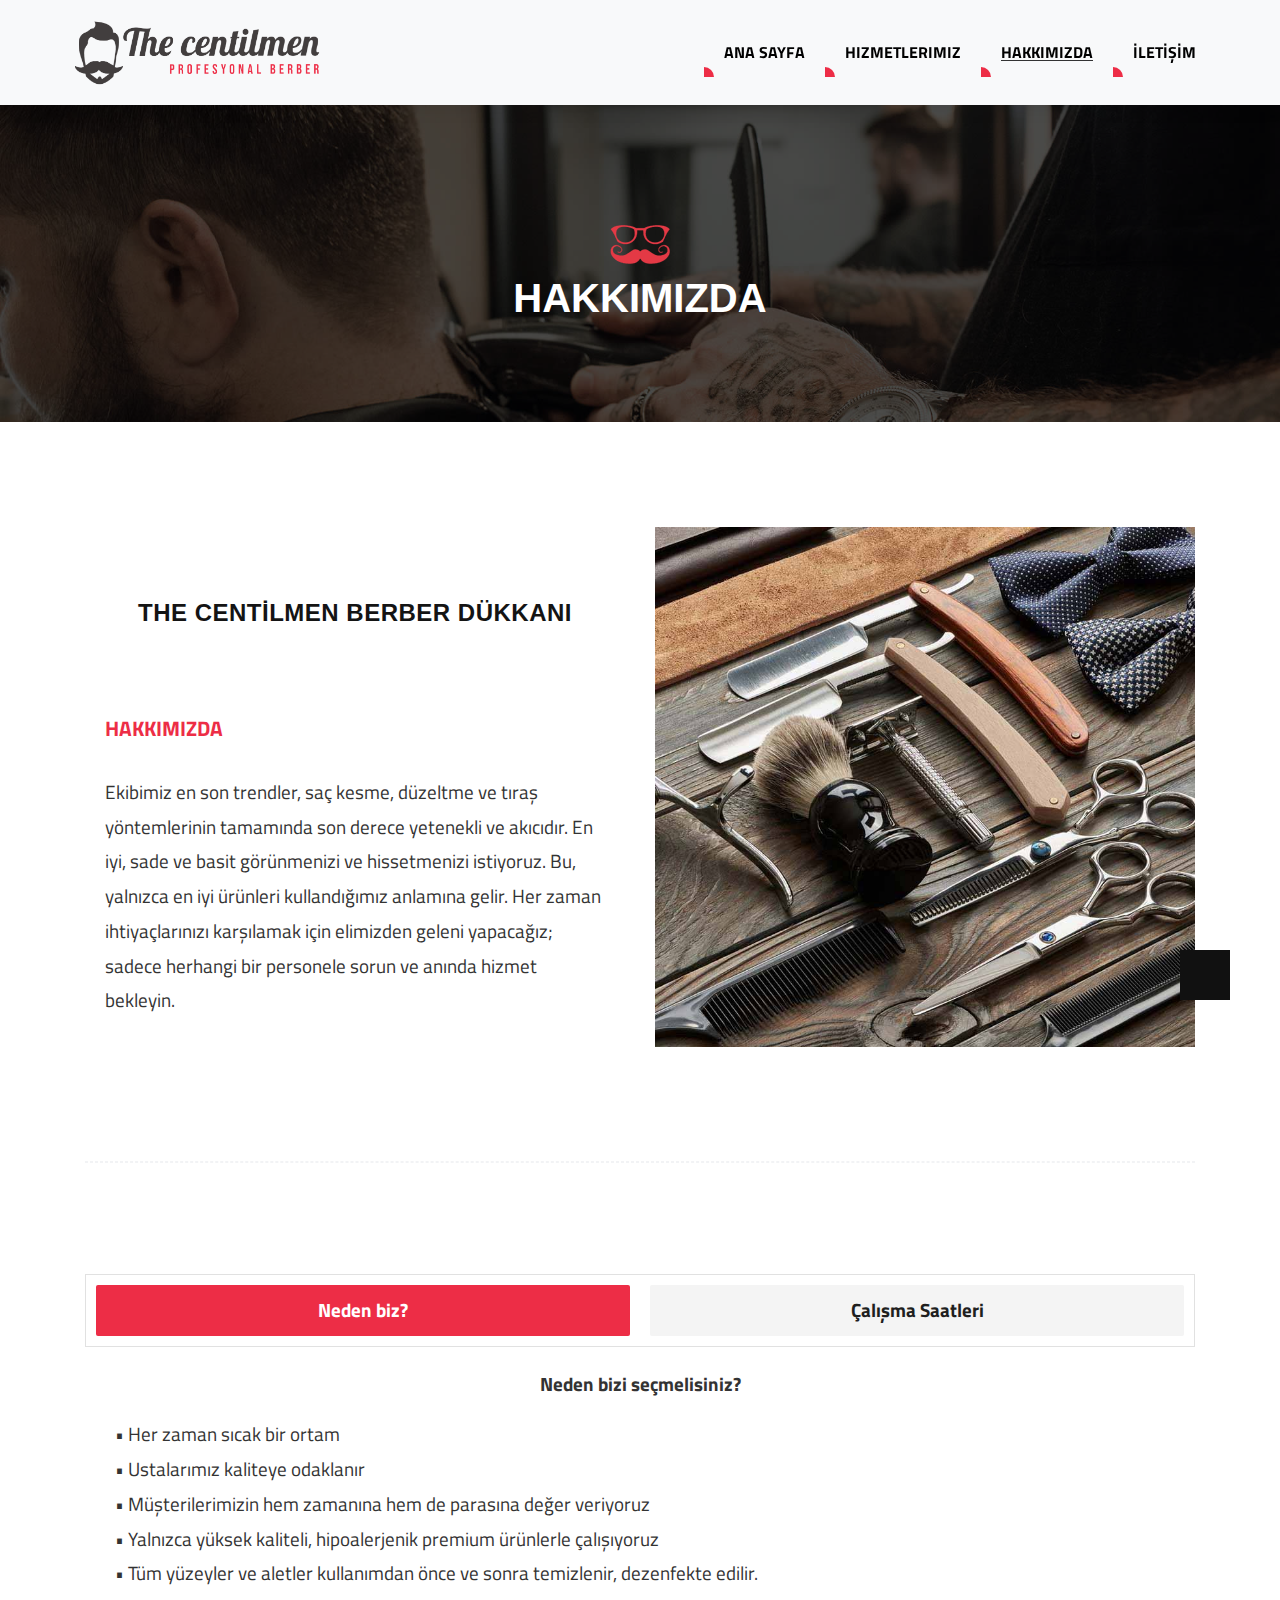
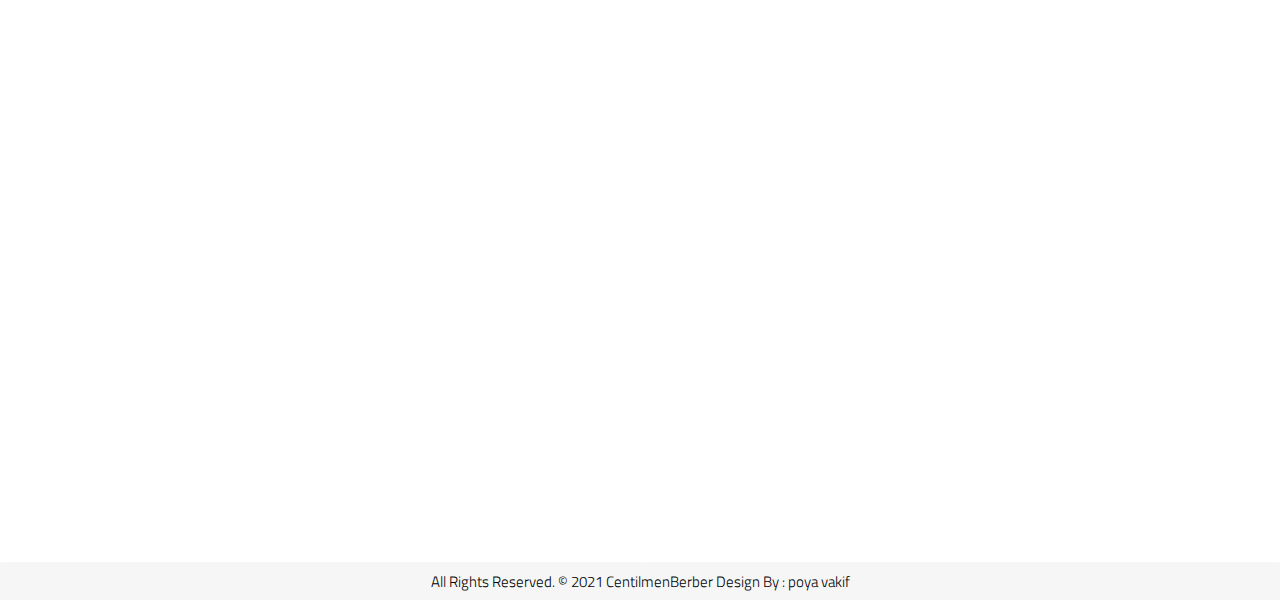
==== commit 5945e1b4: "refactor some" ====
--- a/about.html
+++ b/about.html
@@ -4,7 +4,7 @@
     <meta charset="utf-8">
     <meta http-equiv="X-UA-Compatible" content="IE=edge">   
     <!-- Mobile Metas -->
-    <meta name="viewport" content="width=device-width, minimum-scale=1.0, maximum-scale=1.0, user-scalable=no">
+    <meta name="viewport" content="width=device-width, initial-scale=1.0">
      <!-- Site Metas -->
     <title>Centilmen Berber Hakkinda</title>  
     <meta name="keywords" content="HAKKIMIZDA berber centilmen sakal Saç düzeltme tıraş Afyon Merkez">
@@ -15,7 +15,9 @@
     <link rel="apple-touch-icon" href="images/apple-touch-icon.png">
     <!-- Bootstrap CSS -->
     <link rel="stylesheet" href="https://maxcdn.bootstrapcdn.com/bootstrap/4.0.0/css/bootstrap.min.css" integrity="sha384-Gn5384xqQ1aoWXA+058RXPxPg6fy4IWvTNh0E263XmFcJlSAwiGgFAW/dAiS6JXm" crossorigin="anonymous">
-    <!-- Site CSS -->
+    <!-- loading CSS -->
+    <link rel="stylesheet" href="./css/loading.css">
+	<!-- Site CSS -->
     <link rel="stylesheet" href="style.css">
     <!-- ALL VERSION CSS -->
     <link rel="stylesheet" href="css/versions.css">
@@ -113,8 +115,8 @@
 					<div class="col-md-12">
 						<div class="about-tab tab-section">
 							<ul class="nav nav-pills nav-justified" id="myTab" role="tablist">
-								<li class="nav-item"><a class="nav-link active" href="#tab_a" data-toggle="tab">Neden biz?</a></li>
-								<li class="nav-item"><a class="nav-link" href="#tab_b" data-toggle="tab">Çalışma Saatleri</a></li>
+								<li class="nav-item" role="tab" aria-selected="true"><a class="nav-link active" href="#tab_a" data-toggle="tab">Neden biz?</a></li>
+								<li class="nav-item"role="tab" aria-selected="false"><a class="nav-link" href="#tab_b" data-toggle="tab">Çalışma Saatleri</a></li>
 							</ul>
 							<div class="tab-content">
 								<div class="tab-pane fade show active" id="tab_a">
@@ -163,7 +165,7 @@
 			<div class="container">
 				<div class="footer-distributed">
 					<div class="footer-left">
-						<p class="footer-company-name">All Rights Reserved. &copy; 2021 <a href="#">CentilmenBerber</a> Design By : poya vakif</p>
+						<p class="footer-company-name">All Rights Reserved. &copy; 2021 CentilmenBerber Design By : poya vakif</p>
 					</div>
 				</div>
 			</div><!-- end container -->
--- a/css/loading.css
+++ b/css/loading.css
@@ -0,0 +1,260 @@
+.cube-folding {
+  width: 50px;
+  height: 50px;
+  display: inline-block;
+  -moz-transform: rotate(45deg);
+  -ms-transform: rotate(45deg);
+  -webkit-transform: rotate(45deg);
+  transform: rotate(45deg);
+  font-size: 0;
+}
+.cube-folding span {
+  position: relative;
+  width: 25px;
+  height: 25px;
+  -moz-transform: scale(1.1);
+  -ms-transform: scale(1.1);
+  -webkit-transform: scale(1.1);
+  transform: scale(1.1);
+  display: inline-block;
+}
+.cube-folding span::before {
+  content: "";
+  background-color: white;
+  position: absolute;
+  left: 0;
+  top: 0;
+  display: block;
+  width: 25px;
+  height: 25px;
+  -moz-transform-origin: 100% 100%;
+  -ms-transform-origin: 100% 100%;
+  -webkit-transform-origin: 100% 100%;
+  transform-origin: 100% 100%;
+  -moz-animation: folding 2.5s infinite linear both;
+  -webkit-animation: folding 2.5s infinite linear both;
+  animation: folding 2.5s infinite linear both;
+}
+.cube-folding .leaf2 {
+  -moz-transform: rotateZ(90deg) scale(1.1);
+  -ms-transform: rotateZ(90deg) scale(1.1);
+  -webkit-transform: rotateZ(90deg) scale(1.1);
+  transform: rotateZ(90deg) scale(1.1);
+}
+.cube-folding .leaf2::before {
+  -moz-animation-delay: 0.3s;
+  -webkit-animation-delay: 0.3s;
+  animation-delay: 0.3s;
+  background-color: #f2f2f2;
+}
+.cube-folding .leaf3 {
+  -moz-transform: rotateZ(270deg) scale(1.1);
+  -ms-transform: rotateZ(270deg) scale(1.1);
+  -webkit-transform: rotateZ(270deg) scale(1.1);
+  transform: rotateZ(270deg) scale(1.1);
+}
+.cube-folding .leaf3::before {
+  -moz-animation-delay: 0.9s;
+  -webkit-animation-delay: 0.9s;
+  animation-delay: 0.9s;
+  background-color: #f2f2f2;
+}
+.cube-folding .leaf4 {
+  -moz-transform: rotateZ(180deg) scale(1.1);
+  -ms-transform: rotateZ(180deg) scale(1.1);
+  -webkit-transform: rotateZ(180deg) scale(1.1);
+  transform: rotateZ(180deg) scale(1.1);
+}
+.cube-folding .leaf4::before {
+  -moz-animation-delay: 0.6s;
+  -webkit-animation-delay: 0.6s;
+  animation-delay: 0.6s;
+  background-color: #e6e6e6;
+}
+
+@-moz-keyframes folding {
+  0%,
+  10% {
+    -moz-transform: perspective(140px) rotateX(-180deg);
+    transform: perspective(140px) rotateX(-180deg);
+    opacity: 0;
+  }
+  25%,
+  75% {
+    -moz-transform: perspective(140px) rotateX(0deg);
+    transform: perspective(140px) rotateX(0deg);
+    opacity: 1;
+  }
+  90%,
+  100% {
+    -moz-transform: perspective(140px) rotateY(180deg);
+    transform: perspective(140px) rotateY(180deg);
+    opacity: 0;
+  }
+}
+@-webkit-keyframes folding {
+  0%,
+  10% {
+    -webkit-transform: perspective(140px) rotateX(-180deg);
+    transform: perspective(140px) rotateX(-180deg);
+    opacity: 0;
+  }
+  25%,
+  75% {
+    -webkit-transform: perspective(140px) rotateX(0deg);
+    transform: perspective(140px) rotateX(0deg);
+    opacity: 1;
+  }
+  90%,
+  100% {
+    -webkit-transform: perspective(140px) rotateY(180deg);
+    transform: perspective(140px) rotateY(180deg);
+    opacity: 0;
+  }
+}
+@keyframes folding {
+  0%,
+  10% {
+    -moz-transform: perspective(140px) rotateX(-180deg);
+    -ms-transform: perspective(140px) rotateX(-180deg);
+    -webkit-transform: perspective(140px) rotateX(-180deg);
+    transform: perspective(140px) rotateX(-180deg);
+    opacity: 0;
+  }
+  25%,
+  75% {
+    -moz-transform: perspective(140px) rotateX(0deg);
+    -ms-transform: perspective(140px) rotateX(0deg);
+    -webkit-transform: perspective(140px) rotateX(0deg);
+    transform: perspective(140px) rotateX(0deg);
+    opacity: 1;
+  }
+  90%,
+  100% {
+    -moz-transform: perspective(140px) rotateY(180deg);
+    -ms-transform: perspective(140px) rotateY(180deg);
+    -webkit-transform: perspective(140px) rotateY(180deg);
+    transform: perspective(140px) rotateY(180deg);
+    opacity: 0;
+  }
+}
+.cube-wrapper {
+  position: fixed;
+  left: 50%;
+  top: 50%;
+  margin-top: -50px;
+  margin-left: -100px;
+  width: 200px;
+  height: 100px;
+  text-align: center;
+}
+.cube-wrapper:after {
+  content: "";
+  position: absolute;
+  left: 0;
+  right: 0;
+  bottom: -20px;
+  margin: auto;
+  width: 90px;
+  height: 6px;
+  background-color: rgba(0, 0, 0, 0.1);
+  -webkit-filter: blur(2px);
+  filter: blur(2px);
+  -moz-border-radius: 100%;
+  -webkit-border-radius: 100%;
+  border-radius: 100%;
+  z-index: 1;
+  -moz-animation: shadow 0.5s ease infinite alternate;
+  -webkit-animation: shadow 0.5s ease infinite alternate;
+  animation: shadow 0.5s ease infinite alternate;
+}
+.cube-wrapper .loading {
+  font-size: 12px;
+  letter-spacing: 0.1em;
+  display: block;
+  color: white;
+  position: relative;
+  top: 25px;
+  z-index: 2;
+  -moz-animation: text 0.5s ease infinite alternate;
+  -webkit-animation: text 0.5s ease infinite alternate;
+  animation: text 0.5s ease infinite alternate;
+}
+
+@-moz-keyframes text {
+  100% {
+    top: 35px;
+  }
+}
+@-webkit-keyframes text {
+  100% {
+    top: 35px;
+  }
+}
+@keyframes text {
+  100% {
+    top: 35px;
+  }
+}
+@-moz-keyframes shadow {
+  100% {
+    bottom: -18px;
+    width: 100px;
+  }
+}
+@-webkit-keyframes shadow {
+  100% {
+    bottom: -18px;
+    width: 100px;
+  }
+}
+@keyframes shadow {
+  100% {
+    bottom: -18px;
+    width: 100px;
+  }
+}
+html,
+body {
+  min-height: 100%;
+}
+
+body {
+  font-family: "Montserrat", sans-serif;
+}
+
+h1 {
+  font-size: 26px;
+  display: block;
+  text-align: center;
+  color: #fff;
+  padding: 50px 20px;
+  font-weight: 300;
+  font-family: "Montserrat", sans-serif;
+}
+
+.made-with-love {
+  position: fixed;
+  left: 0;
+  width: 100%;
+  bottom: 10px;
+  text-align: center;
+  font-size: 10px;
+  z-index: 9999;
+  font-family: arial;
+  color: #fff;
+}
+.made-with-love i {
+  font-style: normal;
+  color: #f50057;
+  font-size: 14px;
+  position: relative;
+  top: 2px;
+}
+.made-with-love a {
+  color: #fff;
+  text-decoration: none;
+}
+.made-with-love a:hover {
+  text-decoration: underline;
+}
--- a/style.css
+++ b/style.css
@@ -1,30 +1,3 @@
-/*------------------------------------------------------------------
-    Version: 1.0
--------------------------------------------------------------------*/
-
-/*------------------------------------------------------------------
-    IMPORT FONTS
--------------------------------------------------------------------*/
-
-/* @import url("https://fonts.googleapis.com/css?family=Titillium+Web:200,300,400,600,700,900"); */
-
-/*------------------------------------------------------------------
-    IMPORT FILES
--------------------------------------------------------------------*/
-
-@import url(css/animate.css);
-@import url(css/animate.min.css);
-@import url(css/loading.css);
-@import url(css/bootstrap-select.css);
-@import url(css/flaticon.css);
-@import url(css/prettyPhoto.css);
-@import url(css/owl.carousel.css);
-/* @import url(css/font-awesome.min.css); */
-
-/*------------------------------------------------------------------
-    SKELETON
--------------------------------------------------------------------*/
-
 body {
   color: #333;
   font-size: 15px;
@@ -471,7 +444,7 @@
   /* top:50px */
 }
 .home-hero .big-tagline h1 {
-  font-size: 48px;
+  font-size: 2.5rem;
   color: #ffffff;
   padding: 2rem 0px;
 }
@@ -668,7 +641,7 @@
 }
 
 .section-title p {
-  color: #999;
+  color: rgb(17, 17, 17);
   font-weight: 400;
   font-size: 18px;
   line-height: 33px;
@@ -682,6 +655,10 @@
   margin: 0 0 25px;
   padding: 0;
   text-transform: none;
+}
+.section-title h2 {
+  font-size: 34px;
+  font-weight: bold;
 }
 
 .section.colorsection p,
@@ -1116,7 +1093,7 @@
 .price-item p {
   background-color: #ed2d46;
   max-width: max-content;
-  color: #f0f0f0;
+  color: #ffffff;
   font-weight: bold;
   border-radius: 3px;
   margin: 0 auto;
@@ -1297,7 +1274,7 @@
   font-weight: 600;
   letter-spacing: 0.5px;
   font-size: 1.5rem;
-  color: #999;
+  color: rgb(20, 20, 20);
   margin: 15% auto;
 }
 
@@ -1318,10 +1295,11 @@
 
 .message-box .lead {
   padding-top: 10px;
-  font-size: 1.4rem;
+  font-size: 1.3rem;
   font-style: normal;
   color: #ed2d46;
   padding-bottom: 0;
+  font-weight: bold;
 }
 
 .right-box {
@@ -2672,7 +2650,7 @@
   margin-top: 5px;
 }
 .contact-title {
-  margin-top: 10%;
+  margin-top: 7%;
   font-size: 1.8rem;
   font-weight: bold;
 }
@@ -2687,6 +2665,26 @@
 }
 .contact-text p {
   margin-bottom: 3%;
+}
+.contact-text p a i {
+  font-size: 2.4rem;
+  padding: 8px;
+  transition: 0.5s;
+}
+.contact-text .fa-instagram:hover {
+  background-color: #f9f9f9;
+  color: #a3238e;
+  border-radius: 30px;
+}
+.contact-text .fa-facebook:hover {
+  background-color: #f9f9f9;
+  color: #1877f2;
+  border-radius: 30px;
+}
+.contact-text .fa-whatsapp:hover {
+  background-color: #f9f9f9;
+  color: #4aae20;
+  border-radius: 30px;
 }
 .farshad {
   max-width: 30%;
--- a/css/versions.css
+++ b/css/versions.css
@@ -238,6 +238,12 @@
   text-decoration: none;
 }
 
+body.barber_version .section-title h2 {
+  font-size: 34px;
+  /* padding: 10px 0 0; */
+  font-weight: bold;
+  line-height: 1 !important;
+}
 body.barber_version .section-title h3 {
   font-size: 34px;
   /* padding: 10px 0 0; */
@@ -273,7 +279,7 @@
   transition: all 1s ease-in-out;
 }
 
-body.barber_version .service-wrap h4 {
+body.barber_version .service-wrap h3 {
   font-weight: bold;
   text-transform: capitalize;
   font-size: 20px;
